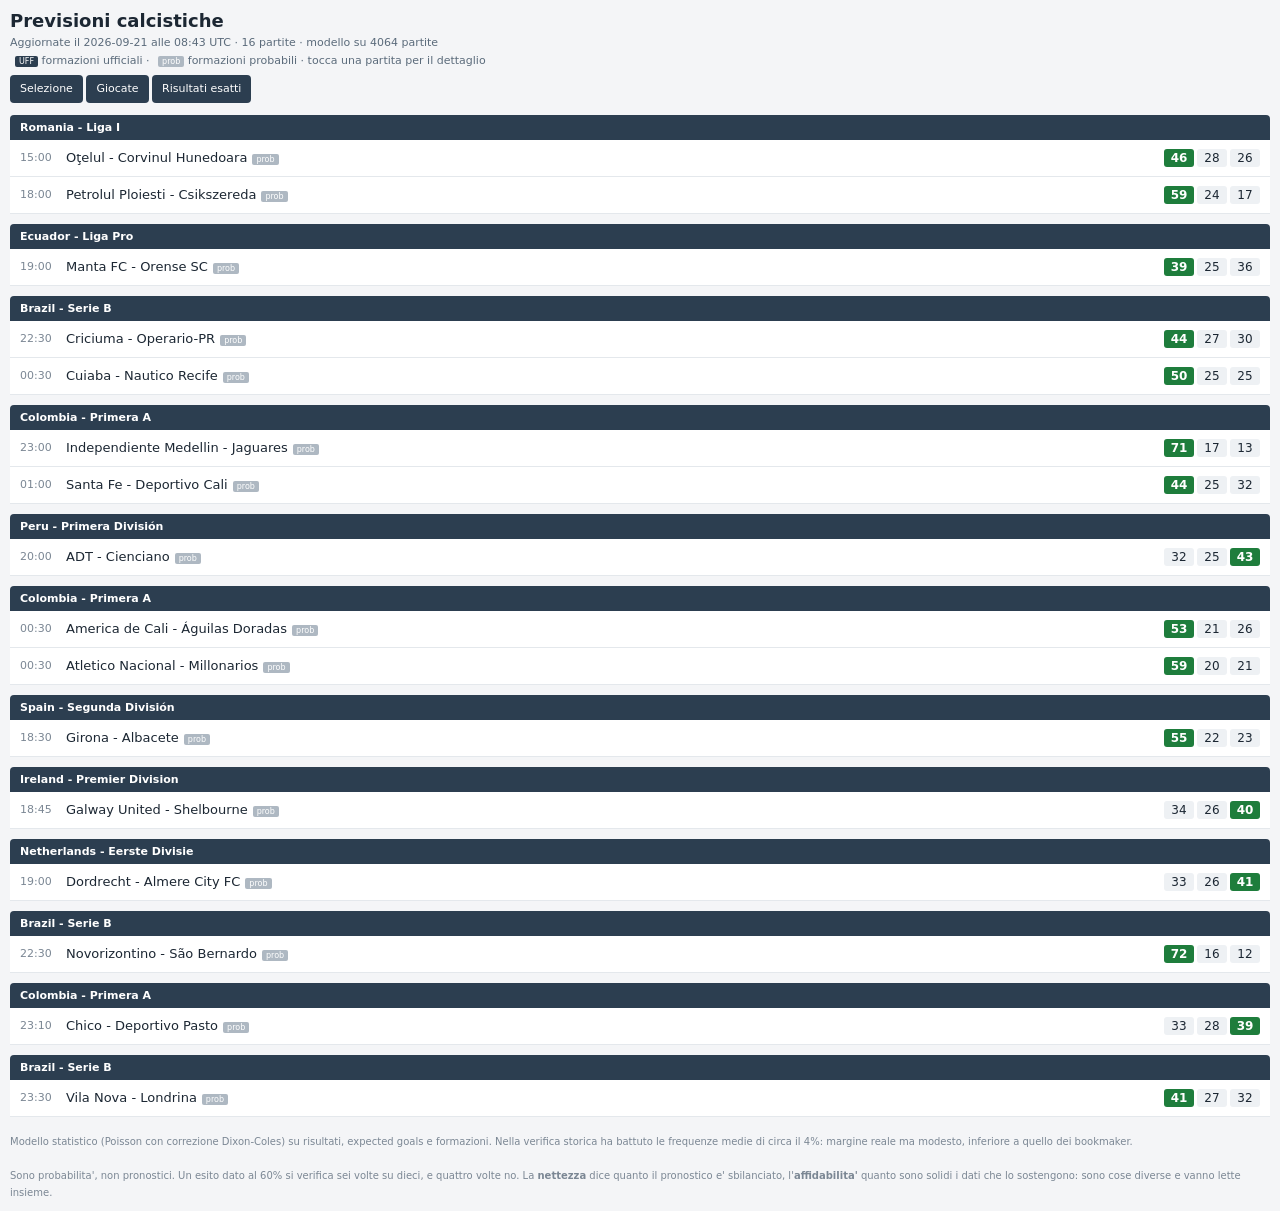
==== docs/index.html @ c581b902 "Aggiornamento 2026-09-21 08:43 UTC" ====
<!DOCTYPE html>
<html lang="it"><head><meta charset="utf-8">
<meta name="viewport" content="width=device-width, initial-scale=1">
<title>Previsioni calcistiche</title>
<style>
 * { box-sizing: border-box; }
 body { font-family: -apple-system, system-ui, sans-serif; margin:0; padding:10px;
        background:#f4f5f7; color:#1c2733; }
 h1 { font-size:18px; margin:0 0 3px; }
 .info { font-size:11px; color:#5b6b7b; margin-bottom:12px; line-height:1.6; }
 .lega { background:#2c3e50; color:#fff; padding:6px 10px; font-size:11px;
          font-weight:600; margin-top:10px; border-radius:4px 4px 0 0; }
 details { background:#fff; border-bottom:1px solid #e4e8ec; }
 summary { display:flex; align-items:center; gap:8px; padding:9px 10px;
            cursor:pointer; list-style:none; font-size:13px; }
 summary::-webkit-details-marker { display:none; }
 .ora { font-size:11px; color:#7b8794; min-width:38px; }
 .squadre { flex:1; font-weight:500; }
 .quote { display:flex; gap:3px; }
 .q { min-width:30px; text-align:center; font-size:12px; padding:2px 3px;
       border-radius:3px; background:#eef1f4; }
 .q.forte { background:#1e7d3c; color:#fff; font-weight:600; }
 .dett { padding:4px 10px 12px; border-top:1px solid #eef1f4; }
 .gruppo { margin-top:10px; }
 .tit { font-size:10px; text-transform:uppercase; letter-spacing:.5px;
         color:#7b8794; margin-bottom:4px; }
 .m { display:inline-block; background:#f4f6f8; border-radius:4px;
       padding:4px 8px; margin:0 4px 4px 0; font-size:12px; }
 .m .e { color:#5b6b7b; margin-right:5px; }
 .m .v { font-weight:600; }
 .punteggi { font-size:12px; }
 .cf { display:flex; align-items:center; font-size:12px; padding:3px 0;
        border-bottom:1px solid #f2f4f6; }
 .cf .e { width:26px; color:#5b6b7b; font-weight:600; }
 .cf .n, .cf .mk { width:56px; text-align:right; }
 .cf .dv { width:52px; text-align:right; font-weight:600; }
 .cf.intestazione { font-size:9px; text-transform:uppercase; color:#8b98a5;
                     border-bottom:1px solid #dde3e8; font-weight:400; }
 .dv.piu { color:#1e7d3c; }
 .dv.meno { color:#b03030; }
 .dv.pari { color:#8b98a5; }
 .avviso { margin-top:6px; font-size:10px; color:#8a6d1f; background:#fdf6e3;
            padding:6px 8px; border-radius:4px; line-height:1.5; }
 .indici { margin-top:12px; padding-top:10px; border-top:1px dashed #dde3e8;
            display:flex; flex-wrap:wrap; gap:14px; font-size:12px; }
 .indici .e { color:#5b6b7b; }
 .spiega { font-size:10px; color:#8b98a5; margin-top:2px; }
 .tag { font-size:9px; padding:1px 5px; border-radius:8px; color:#fff; }
 .tag.alta { background:#1e7d3c; }
 .tag.media { background:#b8860b; }
 .tag.bassa { background:#94a3ae; }
 .uff { background:#2c3e50; color:#fff; font-size:8px; padding:1px 4px;
         border-radius:2px; margin-left:5px; }
 .prob { background:#aeb8c2; color:#fff; font-size:8px; padding:1px 4px;
          border-radius:2px; margin-left:5px; }
 .nota { margin-top:16px; font-size:10px; color:#7b8794; line-height:1.7; }
 .collegamento { display:inline-block; margin-top:6px; padding:5px 10px;
                  background:#2c3e50; color:#fff; border-radius:4px;
                  text-decoration:none; font-size:11px; }
</style></head><body>
<h1>Previsioni calcistiche</h1>
<div class="info">
Aggiornate il 2026-09-21 alle 08:43 UTC &middot;
16 partite &middot; modello su 4064 partite<br>
<span class="uff">UFF</span> formazioni ufficiali &middot;
<span class="prob">prob</span> formazioni probabili &middot;
tocca una partita per il dettaglio<br>
<a href="selezione.html" class="collegamento">Selezione</a>
<a href="giocate.html" class="collegamento">Giocate</a>
<a href="esatti.html" class="collegamento">Risultati esatti</a>
</div>
<div class="lega">Romania - Liga I</div><details><summary><span class="ora">15:00</span><span class="squadre">Oţelul - Corvinul Hunedoara<span class="prob">prob</span></span><span class="quote"><span class="q forte">46</span><span class="q">28</span><span class="q">26</span></span></summary><div class="dett"><div class="gruppo"><div class="tit">Esito finale</div><div class="m"><span class="e">1</span><span class="v">46%</span></div><div class="m"><span class="e">X</span><span class="v">28%</span></div><div class="m"><span class="e">2</span><span class="v">26%</span></div></div><div class="gruppo"><div class="tit">Doppia chance</div><div class="m"><span class="e">1X</span><span class="v">74%</span></div><div class="m"><span class="e">12</span><span class="v">72%</span></div><div class="m"><span class="e">X2</span><span class="v">54%</span></div></div><div class="gruppo"><div class="tit">Totale gol</div><div class="m"><span class="e">Over 1.5</span><span class="v">69%</span></div><div class="m"><span class="e">Under 1.5</span><span class="v">31%</span></div><div class="m"><span class="e">Over 2.5</span><span class="v">43%</span></div><div class="m"><span class="e">Under 2.5</span><span class="v">57%</span></div><div class="m"><span class="e">Over 3.5</span><span class="v">22%</span></div><div class="m"><span class="e">Under 3.5</span><span class="v">78%</span></div></div><div class="gruppo"><div class="tit">Entrambe a segno</div><div class="m"><span class="e">Gol</span><span class="v">48%</span></div><div class="m"><span class="e">NoGol</span><span class="v">52%</span></div></div><div class="gruppo"><div class="tit">Risultati piu' probabili</div><div class="punteggi">1-1 <b>13%</b> &middot; 1-0 <b>12%</b> &middot; 0-0 <b>10%</b> &middot; 2-0 <b>9%</b> &middot; 2-1 <b>9%</b></div></div><div class="gruppo"><div class="tit">Confronto con i bookmaker</div><div class="cf intestazione"><span class="e"></span><span class="n">noi</span><span class="mk">mercato</span><span class="dv">scarto</span></div><div class="cf"><span class="e">1</span><span class="n">46%</span><span class="mk">38%</span><span class="dv piu">+8</span></div><div class="cf"><span class="e">X</span><span class="n">28%</span><span class="mk">30%</span><span class="dv meno">-2</span></div><div class="cf"><span class="e">2</span><span class="n">26%</span><span class="mk">32%</span><span class="dv meno">-6</span></div><div class="spiega">medie di 9 bookmaker, margine del 9.6% gia' tolto</div></div><div class="indici"><div><span class="e">Nettezza</span> <b>19</b>/100<div class="spiega">quanto il pronostico e' sbilanciato</div></div><div><span class="e">Affidabilita'</span> <b>78</b>/100 <span class="tag alta">alta</span><div class="spiega">storico: 9 e 9 partite &middot; formazioni: probabile</div></div><div><span class="e">Gol attesi</span> <b>1.40 - 0.99</b><div class="spiega">totale 2.38</div></div></div></div></details><details><summary><span class="ora">18:00</span><span class="squadre">Petrolul Ploiesti - Csikszereda<span class="prob">prob</span></span><span class="quote"><span class="q forte">59</span><span class="q">24</span><span class="q">17</span></span></summary><div class="dett"><div class="gruppo"><div class="tit">Esito finale</div><div class="m"><span class="e">1</span><span class="v">59%</span></div><div class="m"><span class="e">X</span><span class="v">24%</span></div><div class="m"><span class="e">2</span><span class="v">17%</span></div></div><div class="gruppo"><div class="tit">Doppia chance</div><div class="m"><span class="e">1X</span><span class="v">83%</span></div><div class="m"><span class="e">12</span><span class="v">76%</span></div><div class="m"><span class="e">X2</span><span class="v">41%</span></div></div><div class="gruppo"><div class="tit">Totale gol</div><div class="m"><span class="e">Over 1.5</span><span class="v">75%</span></div><div class="m"><span class="e">Under 1.5</span><span class="v">25%</span></div><div class="m"><span class="e">Over 2.5</span><span class="v">49%</span></div><div class="m"><span class="e">Under 2.5</span><span class="v">51%</span></div><div class="m"><span class="e">Over 3.5</span><span class="v">27%</span></div><div class="m"><span class="e">Under 3.5</span><span class="v">73%</span></div></div><div class="gruppo"><div class="tit">Entrambe a segno</div><div class="m"><span class="e">Gol</span><span class="v">48%</span></div><div class="m"><span class="e">NoGol</span><span class="v">52%</span></div></div><div class="gruppo"><div class="tit">Risultati piu' probabili</div><div class="punteggi">1-0 <b>12%</b> &middot; 2-0 <b>11%</b> &middot; 1-1 <b>11%</b> &middot; 2-1 <b>10%</b> &middot; 0-0 <b>8%</b></div></div><div class="gruppo"><div class="tit">Confronto con i bookmaker</div><div class="cf intestazione"><span class="e"></span><span class="n">noi</span><span class="mk">mercato</span><span class="dv">scarto</span></div><div class="cf"><span class="e">1</span><span class="n">59%</span><span class="mk">54%</span><span class="dv piu">+5</span></div><div class="cf"><span class="e">X</span><span class="n">24%</span><span class="mk">26%</span><span class="dv meno">-2</span></div><div class="cf"><span class="e">2</span><span class="n">17%</span><span class="mk">20%</span><span class="dv meno">-3</span></div><div class="spiega">medie di 9 bookmaker, margine del 9.2% gia' tolto</div></div><div class="indici"><div><span class="e">Nettezza</span> <b>39</b>/100<div class="spiega">quanto il pronostico e' sbilanciato</div></div><div><span class="e">Affidabilita'</span> <b>78</b>/100 <span class="tag alta">alta</span><div class="spiega">storico: 9 e 9 partite &middot; formazioni: probabile</div></div><div><span class="e">Gol attesi</span> <b>1.79 - 0.85</b><div class="spiega">totale 2.64</div></div></div></div></details><div class="lega">Ecuador - Liga Pro</div><details><summary><span class="ora">19:00</span><span class="squadre">Manta FC - Orense SC<span class="prob">prob</span></span><span class="quote"><span class="q forte">39</span><span class="q">25</span><span class="q">36</span></span></summary><div class="dett"><div class="gruppo"><div class="tit">Esito finale</div><div class="m"><span class="e">1</span><span class="v">39%</span></div><div class="m"><span class="e">X</span><span class="v">25%</span></div><div class="m"><span class="e">2</span><span class="v">36%</span></div></div><div class="gruppo"><div class="tit">Doppia chance</div><div class="m"><span class="e">1X</span><span class="v">64%</span></div><div class="m"><span class="e">12</span><span class="v">75%</span></div><div class="m"><span class="e">X2</span><span class="v">61%</span></div></div><div class="gruppo"><div class="tit">Totale gol</div><div class="m"><span class="e">Over 1.5</span><span class="v">81%</span></div><div class="m"><span class="e">Under 1.5</span><span class="v">19%</span></div><div class="m"><span class="e">Over 2.5</span><span class="v">59%</span></div><div class="m"><span class="e">Under 2.5</span><span class="v">41%</span></div><div class="m"><span class="e">Over 3.5</span><span class="v">36%</span></div><div class="m"><span class="e">Under 3.5</span><span class="v">64%</span></div></div><div class="gruppo"><div class="tit">Entrambe a segno</div><div class="m"><span class="e">Gol</span><span class="v">62%</span></div><div class="m"><span class="e">NoGol</span><span class="v">38%</span></div></div><div class="gruppo"><div class="tit">Risultati piu' probabili</div><div class="punteggi">1-1 <b>12%</b> &middot; 2-1 <b>9%</b> &middot; 1-2 <b>8%</b> &middot; 1-0 <b>7%</b> &middot; 0-1 <b>7%</b></div></div><div class="gruppo"><div class="tit">Confronto con i bookmaker</div><div class="cf intestazione"><span class="e"></span><span class="n">noi</span><span class="mk">mercato</span><span class="dv">scarto</span></div><div class="cf"><span class="e">1</span><span class="n">39%</span><span class="mk">37%</span><span class="dv piu">+1</span></div><div class="cf"><span class="e">X</span><span class="n">25%</span><span class="mk">30%</span><span class="dv meno">-5</span></div><div class="cf"><span class="e">2</span><span class="n">36%</span><span class="mk">32%</span><span class="dv piu">+4</span></div><div class="spiega">medie di 8 bookmaker, margine del 10.3% gia' tolto</div></div><div class="indici"><div><span class="e">Nettezza</span> <b>8</b>/100<div class="spiega">quanto il pronostico e' sbilanciato</div></div><div><span class="e">Affidabilita'</span> <b>84</b>/100 <span class="tag alta">alta</span><div class="spiega">storico: 30 e 30 partite &middot; formazioni: probabile</div></div><div><span class="e">Gol attesi</span> <b>1.55 - 1.50</b><div class="spiega">totale 3.05</div></div></div></div></details><div class="lega">Brazil - Serie B</div><details><summary><span class="ora">22:30</span><span class="squadre">Criciuma - Operario-PR<span class="prob">prob</span></span><span class="quote"><span class="q forte">44</span><span class="q">27</span><span class="q">30</span></span></summary><div class="dett"><div class="gruppo"><div class="tit">Esito finale</div><div class="m"><span class="e">1</span><span class="v">44%</span></div><div class="m"><span class="e">X</span><span class="v">27%</span></div><div class="m"><span class="e">2</span><span class="v">30%</span></div></div><div class="gruppo"><div class="tit">Doppia chance</div><div class="m"><span class="e">1X</span><span class="v">70%</span></div><div class="m"><span class="e">12</span><span class="v">73%</span></div><div class="m"><span class="e">X2</span><span class="v">56%</span></div></div><div class="gruppo"><div class="tit">Totale gol</div><div class="m"><span class="e">Over 1.5</span><span class="v">76%</span></div><div class="m"><span class="e">Under 1.5</span><span class="v">24%</span></div><div class="m"><span class="e">Over 2.5</span><span class="v">51%</span></div><div class="m"><span class="e">Under 2.5</span><span class="v">49%</span></div><div class="m"><span class="e">Over 3.5</span><span class="v">29%</span></div><div class="m"><span class="e">Under 3.5</span><span class="v">71%</span></div></div><div class="gruppo"><div class="tit">Entrambe a segno</div><div class="m"><span class="e">Gol</span><span class="v">55%</span></div><div class="m"><span class="e">NoGol</span><span class="v">45%</span></div></div><div class="gruppo"><div class="tit">Risultati piu' probabili</div><div class="punteggi">1-1 <b>13%</b> &middot; 1-0 <b>9%</b> &middot; 2-1 <b>9%</b> &middot; 2-0 <b>7%</b> &middot; 0-1 <b>7%</b></div></div><div class="gruppo"><div class="tit">Confronto con i bookmaker</div><div class="cf intestazione"><span class="e"></span><span class="n">noi</span><span class="mk">mercato</span><span class="dv">scarto</span></div><div class="cf"><span class="e">1</span><span class="n">44%</span><span class="mk">55%</span><span class="dv meno">-11</span></div><div class="cf"><span class="e">X</span><span class="n">27%</span><span class="mk">27%</span><span class="dv meno">-1</span></div><div class="cf"><span class="e">2</span><span class="n">30%</span><span class="mk">18%</span><span class="dv piu">+12</span></div><div class="spiega">medie di 9 bookmaker, margine del 7.7% gia' tolto</div></div><div class="indici"><div><span class="e">Nettezza</span> <b>15</b>/100<div class="spiega">quanto il pronostico e' sbilanciato</div></div><div><span class="e">Affidabilita'</span> <b>84</b>/100 <span class="tag alta">alta</span><div class="spiega">storico: 28 e 28 partite &middot; formazioni: probabile</div></div><div><span class="e">Gol attesi</span> <b>1.51 - 1.21</b><div class="spiega">totale 2.72</div></div></div></div></details><details><summary><span class="ora">00:30</span><span class="squadre">Cuiaba - Nautico Recife<span class="prob">prob</span></span><span class="quote"><span class="q forte">50</span><span class="q">25</span><span class="q">25</span></span></summary><div class="dett"><div class="gruppo"><div class="tit">Esito finale</div><div class="m"><span class="e">1</span><span class="v">50%</span></div><div class="m"><span class="e">X</span><span class="v">25%</span></div><div class="m"><span class="e">2</span><span class="v">25%</span></div></div><div class="gruppo"><div class="tit">Doppia chance</div><div class="m"><span class="e">1X</span><span class="v">75%</span></div><div class="m"><span class="e">12</span><span class="v">75%</span></div><div class="m"><span class="e">X2</span><span class="v">50%</span></div></div><div class="gruppo"><div class="tit">Totale gol</div><div class="m"><span class="e">Over 1.5</span><span class="v">80%</span></div><div class="m"><span class="e">Under 1.5</span><span class="v">20%</span></div><div class="m"><span class="e">Over 2.5</span><span class="v">56%</span></div><div class="m"><span class="e">Under 2.5</span><span class="v">44%</span></div><div class="m"><span class="e">Over 3.5</span><span class="v">34%</span></div><div class="m"><span class="e">Under 3.5</span><span class="v">66%</span></div></div><div class="gruppo"><div class="tit">Entrambe a segno</div><div class="m"><span class="e">Gol</span><span class="v">58%</span></div><div class="m"><span class="e">NoGol</span><span class="v">42%</span></div></div><div class="gruppo"><div class="tit">Risultati piu' probabili</div><div class="punteggi">1-1 <b>12%</b> &middot; 2-1 <b>10%</b> &middot; 1-0 <b>9%</b> &middot; 2-0 <b>8%</b> &middot; 1-2 <b>7%</b></div></div><div class="gruppo"><div class="tit">Confronto con i bookmaker</div><div class="cf intestazione"><span class="e"></span><span class="n">noi</span><span class="mk">mercato</span><span class="dv">scarto</span></div><div class="cf"><span class="e">1</span><span class="n">50%</span><span class="mk">45%</span><span class="dv piu">+5</span></div><div class="cf"><span class="e">X</span><span class="n">25%</span><span class="mk">29%</span><span class="dv meno">-5</span></div><div class="cf"><span class="e">2</span><span class="n">25%</span><span class="mk">25%</span><span class="dv meno">-0</span></div><div class="spiega">medie di 9 bookmaker, margine del 8.3% gia' tolto</div></div><div class="indici"><div><span class="e">Nettezza</span> <b>25</b>/100<div class="spiega">quanto il pronostico e' sbilanciato</div></div><div><span class="e">Affidabilita'</span> <b>84</b>/100 <span class="tag alta">alta</span><div class="spiega">storico: 28 e 28 partite &middot; formazioni: probabile</div></div><div><span class="e">Gol attesi</span> <b>1.75 - 1.19</b><div class="spiega">totale 2.94</div></div></div></div></details><div class="lega">Colombia - Primera A</div><details><summary><span class="ora">23:00</span><span class="squadre">Independiente Medellin - Jaguares<span class="prob">prob</span></span><span class="quote"><span class="q forte">71</span><span class="q">17</span><span class="q">13</span></span></summary><div class="dett"><div class="gruppo"><div class="tit">Esito finale</div><div class="m"><span class="e">1</span><span class="v">71%</span></div><div class="m"><span class="e">X</span><span class="v">17%</span></div><div class="m"><span class="e">2</span><span class="v">13%</span></div></div><div class="gruppo"><div class="tit">Doppia chance</div><div class="m"><span class="e">1X</span><span class="v">87%</span></div><div class="m"><span class="e">12</span><span class="v">83%</span></div><div class="m"><span class="e">X2</span><span class="v">29%</span></div></div><div class="gruppo"><div class="tit">Totale gol</div><div class="m"><span class="e">Over 1.5</span><span class="v">89%</span></div><div class="m"><span class="e">Under 1.5</span><span class="v">11%</span></div><div class="m"><span class="e">Over 2.5</span><span class="v">72%</span></div><div class="m"><span class="e">Under 2.5</span><span class="v">28%</span></div><div class="m"><span class="e">Over 3.5</span><span class="v">52%</span></div><div class="m"><span class="e">Under 3.5</span><span class="v">48%</span></div></div><div class="gruppo"><div class="tit">Entrambe a segno</div><div class="m"><span class="e">Gol</span><span class="v">62%</span></div><div class="m"><span class="e">NoGol</span><span class="v">38%</span></div></div><div class="gruppo"><div class="tit">Risultati piu' probabili</div><div class="punteggi">2-1 <b>9%</b> &middot; 2-0 <b>8%</b> &middot; 3-1 <b>8%</b> &middot; 3-0 <b>8%</b> &middot; 1-1 <b>7%</b></div></div><div class="gruppo"><div class="tit">Confronto con i bookmaker</div><div class="cf intestazione"><span class="e"></span><span class="n">noi</span><span class="mk">mercato</span><span class="dv">scarto</span></div><div class="cf"><span class="e">1</span><span class="n">71%</span><span class="mk">71%</span><span class="dv piu">+0</span></div><div class="cf"><span class="e">X</span><span class="n">17%</span><span class="mk">19%</span><span class="dv meno">-2</span></div><div class="cf"><span class="e">2</span><span class="n">13%</span><span class="mk">11%</span><span class="dv piu">+2</span></div><div class="spiega">medie di 8 bookmaker, margine del 7.8% gia' tolto</div></div><div class="indici"><div><span class="e">Nettezza</span> <b>56</b>/100<div class="spiega">quanto il pronostico e' sbilanciato</div></div><div><span class="e">Affidabilita'</span> <b>84</b>/100 <span class="tag alta">alta</span><div class="spiega">storico: 27 e 27 partite &middot; formazioni: probabile</div></div><div><span class="e">Gol attesi</span> <b>2.68 - 1.07</b><div class="spiega">totale 3.75</div></div></div></div></details><details><summary><span class="ora">01:00</span><span class="squadre">Santa Fe - Deportivo Cali<span class="prob">prob</span></span><span class="quote"><span class="q forte">44</span><span class="q">25</span><span class="q">32</span></span></summary><div class="dett"><div class="gruppo"><div class="tit">Esito finale</div><div class="m"><span class="e">1</span><span class="v">44%</span></div><div class="m"><span class="e">X</span><span class="v">25%</span></div><div class="m"><span class="e">2</span><span class="v">32%</span></div></div><div class="gruppo"><div class="tit">Doppia chance</div><div class="m"><span class="e">1X</span><span class="v">68%</span></div><div class="m"><span class="e">12</span><span class="v">75%</span></div><div class="m"><span class="e">X2</span><span class="v">56%</span></div></div><div class="gruppo"><div class="tit">Totale gol</div><div class="m"><span class="e">Over 1.5</span><span class="v">82%</span></div><div class="m"><span class="e">Under 1.5</span><span class="v">18%</span></div><div class="m"><span class="e">Over 2.5</span><span class="v">60%</span></div><div class="m"><span class="e">Under 2.5</span><span class="v">40%</span></div><div class="m"><span class="e">Over 3.5</span><span class="v">37%</span></div><div class="m"><span class="e">Under 3.5</span><span class="v">63%</span></div></div><div class="gruppo"><div class="tit">Entrambe a segno</div><div class="m"><span class="e">Gol</span><span class="v">62%</span></div><div class="m"><span class="e">NoGol</span><span class="v">38%</span></div></div><div class="gruppo"><div class="tit">Risultati piu' probabili</div><div class="punteggi">1-1 <b>11%</b> &middot; 2-1 <b>9%</b> &middot; 1-2 <b>8%</b> &middot; 1-0 <b>7%</b> &middot; 2-0 <b>6%</b></div></div><div class="gruppo"><div class="tit">Confronto con i bookmaker</div><div class="cf intestazione"><span class="e"></span><span class="n">noi</span><span class="mk">mercato</span><span class="dv">scarto</span></div><div class="cf"><span class="e">1</span><span class="n">44%</span><span class="mk">44%</span><span class="dv piu">+0</span></div><div class="cf"><span class="e">X</span><span class="n">25%</span><span class="mk">30%</span><span class="dv meno">-6</span></div><div class="cf"><span class="e">2</span><span class="n">32%</span><span class="mk">26%</span><span class="dv piu">+6</span></div><div class="spiega">medie di 8 bookmaker, margine del 7.6% gia' tolto</div></div><div class="indici"><div><span class="e">Nettezza</span> <b>16</b>/100<div class="spiega">quanto il pronostico e' sbilanciato</div></div><div><span class="e">Affidabilita'</span> <b>84</b>/100 <span class="tag alta">alta</span><div class="spiega">storico: 32 e 28 partite &middot; formazioni: probabile</div></div><div><span class="e">Gol attesi</span> <b>1.69 - 1.41</b><div class="spiega">totale 3.10</div></div></div></div></details><div class="lega">Peru - Primera División</div><details><summary><span class="ora">20:00</span><span class="squadre">ADT - Cienciano<span class="prob">prob</span></span><span class="quote"><span class="q">32</span><span class="q">25</span><span class="q forte">43</span></span></summary><div class="dett"><div class="gruppo"><div class="tit">Esito finale</div><div class="m"><span class="e">1</span><span class="v">32%</span></div><div class="m"><span class="e">X</span><span class="v">25%</span></div><div class="m"><span class="e">2</span><span class="v">43%</span></div></div><div class="gruppo"><div class="tit">Doppia chance</div><div class="m"><span class="e">1X</span><span class="v">57%</span></div><div class="m"><span class="e">12</span><span class="v">75%</span></div><div class="m"><span class="e">X2</span><span class="v">68%</span></div></div><div class="gruppo"><div class="tit">Totale gol</div><div class="m"><span class="e">Over 1.5</span><span class="v">82%</span></div><div class="m"><span class="e">Under 1.5</span><span class="v">18%</span></div><div class="m"><span class="e">Over 2.5</span><span class="v">59%</span></div><div class="m"><span class="e">Under 2.5</span><span class="v">41%</span></div><div class="m"><span class="e">Over 3.5</span><span class="v">37%</span></div><div class="m"><span class="e">Under 3.5</span><span class="v">63%</span></div></div><div class="gruppo"><div class="tit">Entrambe a segno</div><div class="m"><span class="e">Gol</span><span class="v">62%</span></div><div class="m"><span class="e">NoGol</span><span class="v">38%</span></div></div><div class="gruppo"><div class="tit">Risultati piu' probabili</div><div class="punteggi">1-1 <b>11%</b> &middot; 1-2 <b>9%</b> &middot; 2-1 <b>8%</b> &middot; 0-1 <b>7%</b> &middot; 0-2 <b>6%</b></div></div><div class="gruppo"><div class="tit">Confronto con i bookmaker</div><div class="cf intestazione"><span class="e"></span><span class="n">noi</span><span class="mk">mercato</span><span class="dv">scarto</span></div><div class="cf"><span class="e">1</span><span class="n">32%</span><span class="mk">32%</span><span class="dv piu">+0</span></div><div class="cf"><span class="e">X</span><span class="n">25%</span><span class="mk">28%</span><span class="dv meno">-3</span></div><div class="cf"><span class="e">2</span><span class="n">43%</span><span class="mk">41%</span><span class="dv piu">+3</span></div><div class="spiega">medie di 6 bookmaker, margine del 8.8% gia' tolto</div></div><div class="indici"><div><span class="e">Nettezza</span> <b>15</b>/100<div class="spiega">quanto il pronostico e' sbilanciato</div></div><div><span class="e">Affidabilita'</span> <b>84</b>/100 <span class="tag alta">alta</span><div class="spiega">storico: 26 e 25 partite &middot; formazioni: probabile</div></div><div><span class="e">Gol attesi</span> <b>1.41 - 1.67</b><div class="spiega">totale 3.07</div></div></div></div></details><div class="lega">Colombia - Primera A</div><details><summary><span class="ora">00:30</span><span class="squadre">America de Cali - Águilas Doradas<span class="prob">prob</span></span><span class="quote"><span class="q forte">53</span><span class="q">21</span><span class="q">26</span></span></summary><div class="dett"><div class="gruppo"><div class="tit">Esito finale</div><div class="m"><span class="e">1</span><span class="v">53%</span></div><div class="m"><span class="e">X</span><span class="v">21%</span></div><div class="m"><span class="e">2</span><span class="v">26%</span></div></div><div class="gruppo"><div class="tit">Doppia chance</div><div class="m"><span class="e">1X</span><span class="v">74%</span></div><div class="m"><span class="e">12</span><span class="v">79%</span></div><div class="m"><span class="e">X2</span><span class="v">47%</span></div></div><div class="gruppo"><div class="tit">Totale gol</div><div class="m"><span class="e">Over 1.5</span><span class="v">89%</span></div><div class="m"><span class="e">Under 1.5</span><span class="v">11%</span></div><div class="m"><span class="e">Over 2.5</span><span class="v">71%</span></div><div class="m"><span class="e">Under 2.5</span><span class="v">29%</span></div><div class="m"><span class="e">Over 3.5</span><span class="v">50%</span></div><div class="m"><span class="e">Under 3.5</span><span class="v">50%</span></div></div><div class="gruppo"><div class="tit">Entrambe a segno</div><div class="m"><span class="e">Gol</span><span class="v">69%</span></div><div class="m"><span class="e">NoGol</span><span class="v">31%</span></div></div><div class="gruppo"><div class="tit">Risultati piu' probabili</div><div class="punteggi">2-1 <b>9%</b> &middot; 1-1 <b>9%</b> &middot; 2-2 <b>7%</b> &middot; 3-1 <b>7%</b> &middot; 1-2 <b>6%</b></div></div><div class="gruppo"><div class="tit">Confronto con i bookmaker</div><div class="cf intestazione"><span class="e"></span><span class="n">noi</span><span class="mk">mercato</span><span class="dv">scarto</span></div><div class="cf"><span class="e">1</span><span class="n">53%</span><span class="mk">56%</span><span class="dv meno">-3</span></div><div class="cf"><span class="e">X</span><span class="n">21%</span><span class="mk">26%</span><span class="dv meno">-4</span></div><div class="cf"><span class="e">2</span><span class="n">26%</span><span class="mk">18%</span><span class="dv piu">+8</span></div><div class="spiega">medie di 7 bookmaker, margine del 7.7% gia' tolto</div></div><div class="indici"><div><span class="e">Nettezza</span> <b>30</b>/100<div class="spiega">quanto il pronostico e' sbilanciato</div></div><div><span class="e">Affidabilita'</span> <b>84</b>/100 <span class="tag alta">alta</span><div class="spiega">storico: 31 e 27 partite &middot; formazioni: probabile</div></div><div><span class="e">Gol attesi</span> <b>2.20 - 1.50</b><div class="spiega">totale 3.70</div></div></div></div></details><details><summary><span class="ora">00:30</span><span class="squadre">Atletico Nacional - Millonarios<span class="prob">prob</span></span><span class="quote"><span class="q forte">59</span><span class="q">20</span><span class="q">21</span></span></summary><div class="dett"><div class="gruppo"><div class="tit">Esito finale</div><div class="m"><span class="e">1</span><span class="v">59%</span></div><div class="m"><span class="e">X</span><span class="v">20%</span></div><div class="m"><span class="e">2</span><span class="v">21%</span></div></div><div class="gruppo"><div class="tit">Doppia chance</div><div class="m"><span class="e">1X</span><span class="v">79%</span></div><div class="m"><span class="e">12</span><span class="v">80%</span></div><div class="m"><span class="e">X2</span><span class="v">41%</span></div></div><div class="gruppo"><div class="tit">Totale gol</div><div class="m"><span class="e">Over 1.5</span><span class="v">88%</span></div><div class="m"><span class="e">Under 1.5</span><span class="v">12%</span></div><div class="m"><span class="e">Over 2.5</span><span class="v">70%</span></div><div class="m"><span class="e">Under 2.5</span><span class="v">30%</span></div><div class="m"><span class="e">Over 3.5</span><span class="v">49%</span></div><div class="m"><span class="e">Under 3.5</span><span class="v">51%</span></div></div><div class="gruppo"><div class="tit">Entrambe a segno</div><div class="m"><span class="e">Gol</span><span class="v">67%</span></div><div class="m"><span class="e">NoGol</span><span class="v">33%</span></div></div><div class="gruppo"><div class="tit">Risultati piu' probabili</div><div class="punteggi">2-1 <b>9%</b> &middot; 1-1 <b>8%</b> &middot; 3-1 <b>7%</b> &middot; 2-0 <b>7%</b> &middot; 2-2 <b>6%</b></div></div><div class="indici"><div><span class="e">Nettezza</span> <b>38</b>/100<div class="spiega">quanto il pronostico e' sbilanciato</div></div><div><span class="e">Affidabilita'</span> <b>84</b>/100 <span class="tag alta">alta</span><div class="spiega">storico: 33 e 30 partite &middot; formazioni: probabile</div></div><div><span class="e">Gol attesi</span> <b>2.31 - 1.33</b><div class="spiega">totale 3.64</div></div></div></div></details><div class="lega">Spain - Segunda División</div><details><summary><span class="ora">18:30</span><span class="squadre">Girona - Albacete<span class="prob">prob</span></span><span class="quote"><span class="q forte">55</span><span class="q">22</span><span class="q">23</span></span></summary><div class="dett"><div class="gruppo"><div class="tit">Esito finale</div><div class="m"><span class="e">1</span><span class="v">55%</span></div><div class="m"><span class="e">X</span><span class="v">22%</span></div><div class="m"><span class="e">2</span><span class="v">23%</span></div></div><div class="gruppo"><div class="tit">Doppia chance</div><div class="m"><span class="e">1X</span><span class="v">77%</span></div><div class="m"><span class="e">12</span><span class="v">78%</span></div><div class="m"><span class="e">X2</span><span class="v">45%</span></div></div><div class="gruppo"><div class="tit">Totale gol</div><div class="m"><span class="e">Over 1.5</span><span class="v">85%</span></div><div class="m"><span class="e">Under 1.5</span><span class="v">15%</span></div><div class="m"><span class="e">Over 2.5</span><span class="v">64%</span></div><div class="m"><span class="e">Under 2.5</span><span class="v">36%</span></div><div class="m"><span class="e">Over 3.5</span><span class="v">42%</span></div><div class="m"><span class="e">Under 3.5</span><span class="v">58%</span></div></div><div class="gruppo"><div class="tit">Entrambe a segno</div><div class="m"><span class="e">Gol</span><span class="v">63%</span></div><div class="m"><span class="e">NoGol</span><span class="v">37%</span></div></div><div class="gruppo"><div class="tit">Risultati piu' probabili</div><div class="punteggi">1-1 <b>10%</b> &middot; 2-1 <b>10%</b> &middot; 2-0 <b>8%</b> &middot; 1-0 <b>7%</b> &middot; 3-1 <b>7%</b></div></div><div class="gruppo"><div class="tit">Confronto con i bookmaker</div><div class="cf intestazione"><span class="e"></span><span class="n">noi</span><span class="mk">mercato</span><span class="dv">scarto</span></div><div class="cf"><span class="e">1</span><span class="n">55%</span><span class="mk">62%</span><span class="dv meno">-8</span></div><div class="cf"><span class="e">X</span><span class="n">22%</span><span class="mk">21%</span><span class="dv piu">+1</span></div><div class="cf"><span class="e">2</span><span class="n">23%</span><span class="mk">17%</span><span class="dv piu">+7</span></div><div class="spiega">medie di 7 bookmaker, margine del 7.9% gia' tolto</div></div><div class="indici"><div><span class="e">Nettezza</span> <b>32</b>/100<div class="spiega">quanto il pronostico e' sbilanciato</div></div><div><span class="e">Affidabilita'</span> <b>84</b>/100 <span class="tag alta">alta</span><div class="spiega">storico: 12 e 12 partite &middot; formazioni: probabile</div></div><div><span class="e">Gol attesi</span> <b>2.03 - 1.27</b><div class="spiega">totale 3.30</div></div></div></div></details><div class="lega">Ireland - Premier Division</div><details><summary><span class="ora">18:45</span><span class="squadre">Galway United - Shelbourne<span class="prob">prob</span></span><span class="quote"><span class="q">34</span><span class="q">26</span><span class="q forte">40</span></span></summary><div class="dett"><div class="gruppo"><div class="tit">Esito finale</div><div class="m"><span class="e">1</span><span class="v">34%</span></div><div class="m"><span class="e">X</span><span class="v">26%</span></div><div class="m"><span class="e">2</span><span class="v">40%</span></div></div><div class="gruppo"><div class="tit">Doppia chance</div><div class="m"><span class="e">1X</span><span class="v">60%</span></div><div class="m"><span class="e">12</span><span class="v">74%</span></div><div class="m"><span class="e">X2</span><span class="v">66%</span></div></div><div class="gruppo"><div class="tit">Totale gol</div><div class="m"><span class="e">Over 1.5</span><span class="v">79%</span></div><div class="m"><span class="e">Under 1.5</span><span class="v">21%</span></div><div class="m"><span class="e">Over 2.5</span><span class="v">56%</span></div><div class="m"><span class="e">Under 2.5</span><span class="v">44%</span></div><div class="m"><span class="e">Over 3.5</span><span class="v">34%</span></div><div class="m"><span class="e">Under 3.5</span><span class="v">66%</span></div></div><div class="gruppo"><div class="tit">Entrambe a segno</div><div class="m"><span class="e">Gol</span><span class="v">59%</span></div><div class="m"><span class="e">NoGol</span><span class="v">41%</span></div></div><div class="gruppo"><div class="tit">Risultati piu' probabili</div><div class="punteggi">1-1 <b>12%</b> &middot; 1-2 <b>9%</b> &middot; 2-1 <b>8%</b> &middot; 0-1 <b>8%</b> &middot; 1-0 <b>7%</b></div></div><div class="gruppo"><div class="tit">Confronto con i bookmaker</div><div class="cf intestazione"><span class="e"></span><span class="n">noi</span><span class="mk">mercato</span><span class="dv">scarto</span></div><div class="cf"><span class="e">1</span><span class="n">34%</span><span class="mk">33%</span><span class="dv piu">+1</span></div><div class="cf"><span class="e">X</span><span class="n">26%</span><span class="mk">27%</span><span class="dv meno">-1</span></div><div class="cf"><span class="e">2</span><span class="n">40%</span><span class="mk">40%</span><span class="dv pari">+0</span></div><div class="spiega">medie di 6 bookmaker, margine del 7.7% gia' tolto</div></div><div class="indici"><div><span class="e">Nettezza</span> <b>10</b>/100<div class="spiega">quanto il pronostico e' sbilanciato</div></div><div><span class="e">Affidabilita'</span> <b>84</b>/100 <span class="tag alta">alta</span><div class="spiega">storico: 31 e 31 partite &middot; formazioni: probabile</div></div><div><span class="e">Gol attesi</span> <b>1.39 - 1.53</b><div class="spiega">totale 2.92</div></div></div></div></details><div class="lega">Netherlands - Eerste Divisie</div><details><summary><span class="ora">19:00</span><span class="squadre">Dordrecht - Almere City FC<span class="prob">prob</span></span><span class="quote"><span class="q">33</span><span class="q">26</span><span class="q forte">41</span></span></summary><div class="dett"><div class="gruppo"><div class="tit">Esito finale</div><div class="m"><span class="e">1</span><span class="v">33%</span></div><div class="m"><span class="e">X</span><span class="v">26%</span></div><div class="m"><span class="e">2</span><span class="v">41%</span></div></div><div class="gruppo"><div class="tit">Doppia chance</div><div class="m"><span class="e">1X</span><span class="v">59%</span></div><div class="m"><span class="e">12</span><span class="v">74%</span></div><div class="m"><span class="e">X2</span><span class="v">67%</span></div></div><div class="gruppo"><div class="tit">Totale gol</div><div class="m"><span class="e">Over 1.5</span><span class="v">79%</span></div><div class="m"><span class="e">Under 1.5</span><span class="v">21%</span></div><div class="m"><span class="e">Over 2.5</span><span class="v">55%</span></div><div class="m"><span class="e">Under 2.5</span><span class="v">45%</span></div><div class="m"><span class="e">Over 3.5</span><span class="v">33%</span></div><div class="m"><span class="e">Under 3.5</span><span class="v">67%</span></div></div><div class="gruppo"><div class="tit">Entrambe a segno</div><div class="m"><span class="e">Gol</span><span class="v">59%</span></div><div class="m"><span class="e">NoGol</span><span class="v">41%</span></div></div><div class="gruppo"><div class="tit">Risultati piu' probabili</div><div class="punteggi">1-1 <b>12%</b> &middot; 1-2 <b>9%</b> &middot; 2-1 <b>8%</b> &middot; 0-1 <b>8%</b> &middot; 1-0 <b>7%</b></div></div><div class="gruppo"><div class="tit">Confronto con i bookmaker</div><div class="cf intestazione"><span class="e"></span><span class="n">noi</span><span class="mk">mercato</span><span class="dv">scarto</span></div><div class="cf"><span class="e">1</span><span class="n">33%</span><span class="mk">31%</span><span class="dv piu">+2</span></div><div class="cf"><span class="e">X</span><span class="n">26%</span><span class="mk">24%</span><span class="dv piu">+1</span></div><div class="cf"><span class="e">2</span><span class="n">41%</span><span class="mk">44%</span><span class="dv meno">-4</span></div><div class="spiega">medie di 6 bookmaker, margine del 8.1% gia' tolto</div></div><div class="indici"><div><span class="e">Nettezza</span> <b>11</b>/100<div class="spiega">quanto il pronostico e' sbilanciato</div></div><div><span class="e">Affidabilita'</span> <b>84</b>/100 <span class="tag alta">alta</span><div class="spiega">storico: 12 e 16 partite &middot; formazioni: probabile</div></div><div><span class="e">Gol attesi</span> <b>1.37 - 1.53</b><div class="spiega">totale 2.90</div></div></div></div></details><div class="lega">Brazil - Serie B</div><details><summary><span class="ora">22:30</span><span class="squadre">Novorizontino - São Bernardo<span class="prob">prob</span></span><span class="quote"><span class="q forte">72</span><span class="q">16</span><span class="q">12</span></span></summary><div class="dett"><div class="gruppo"><div class="tit">Esito finale</div><div class="m"><span class="e">1</span><span class="v">72%</span></div><div class="m"><span class="e">X</span><span class="v">16%</span></div><div class="m"><span class="e">2</span><span class="v">12%</span></div></div><div class="gruppo"><div class="tit">Doppia chance</div><div class="m"><span class="e">1X</span><span class="v">88%</span></div><div class="m"><span class="e">12</span><span class="v">84%</span></div><div class="m"><span class="e">X2</span><span class="v">28%</span></div></div><div class="gruppo"><div class="tit">Totale gol</div><div class="m"><span class="e">Over 1.5</span><span class="v">88%</span></div><div class="m"><span class="e">Under 1.5</span><span class="v">12%</span></div><div class="m"><span class="e">Over 2.5</span><span class="v">70%</span></div><div class="m"><span class="e">Under 2.5</span><span class="v">30%</span></div><div class="m"><span class="e">Over 3.5</span><span class="v">49%</span></div><div class="m"><span class="e">Under 3.5</span><span class="v">51%</span></div></div><div class="gruppo"><div class="tit">Entrambe a segno</div><div class="m"><span class="e">Gol</span><span class="v">59%</span></div><div class="m"><span class="e">NoGol</span><span class="v">41%</span></div></div><div class="gruppo"><div class="tit">Risultati piu' probabili</div><div class="punteggi">2-1 <b>9%</b> &middot; 2-0 <b>9%</b> &middot; 3-1 <b>8%</b> &middot; 3-0 <b>8%</b> &middot; 1-1 <b>7%</b></div></div><div class="gruppo"><div class="tit">Confronto con i bookmaker</div><div class="cf intestazione"><span class="e"></span><span class="n">noi</span><span class="mk">mercato</span><span class="dv">scarto</span></div><div class="cf"><span class="e">1</span><span class="n">72%</span><span class="mk">60%</span><span class="dv piu">+12</span></div><div class="cf"><span class="e">X</span><span class="n">16%</span><span class="mk">24%</span><span class="dv meno">-7</span></div><div class="cf"><span class="e">2</span><span class="n">12%</span><span class="mk">17%</span><span class="dv meno">-5</span></div><div class="spiega">medie di 6 bookmaker, margine del 7.6% gia' tolto</div></div><div class="indici"><div><span class="e">Nettezza</span> <b>58</b>/100<div class="spiega">quanto il pronostico e' sbilanciato</div></div><div><span class="e">Affidabilita'</span> <b>84</b>/100 <span class="tag alta">alta</span><div class="spiega">storico: 29 e 29 partite &middot; formazioni: probabile</div></div><div><span class="e">Gol attesi</span> <b>2.64 - 1.00</b><div class="spiega">totale 3.64</div></div></div></div></details><div class="lega">Colombia - Primera A</div><details><summary><span class="ora">23:10</span><span class="squadre">Chico - Deportivo Pasto<span class="prob">prob</span></span><span class="quote"><span class="q">33</span><span class="q">28</span><span class="q forte">39</span></span></summary><div class="dett"><div class="gruppo"><div class="tit">Esito finale</div><div class="m"><span class="e">1</span><span class="v">33%</span></div><div class="m"><span class="e">X</span><span class="v">28%</span></div><div class="m"><span class="e">2</span><span class="v">39%</span></div></div><div class="gruppo"><div class="tit">Doppia chance</div><div class="m"><span class="e">1X</span><span class="v">61%</span></div><div class="m"><span class="e">12</span><span class="v">72%</span></div><div class="m"><span class="e">X2</span><span class="v">67%</span></div></div><div class="gruppo"><div class="tit">Totale gol</div><div class="m"><span class="e">Over 1.5</span><span class="v">72%</span></div><div class="m"><span class="e">Under 1.5</span><span class="v">28%</span></div><div class="m"><span class="e">Over 2.5</span><span class="v">46%</span></div><div class="m"><span class="e">Under 2.5</span><span class="v">54%</span></div><div class="m"><span class="e">Over 3.5</span><span class="v">24%</span></div><div class="m"><span class="e">Under 3.5</span><span class="v">76%</span></div></div><div class="gruppo"><div class="tit">Entrambe a segno</div><div class="m"><span class="e">Gol</span><span class="v">51%</span></div><div class="m"><span class="e">NoGol</span><span class="v">49%</span></div></div><div class="gruppo"><div class="tit">Risultati piu' probabili</div><div class="punteggi">1-1 <b>13%</b> &middot; 0-1 <b>10%</b> &middot; 1-0 <b>9%</b> &middot; 0-0 <b>9%</b> &middot; 1-2 <b>8%</b></div></div><div class="gruppo"><div class="tit">Confronto con i bookmaker</div><div class="cf intestazione"><span class="e"></span><span class="n">noi</span><span class="mk">mercato</span><span class="dv">scarto</span></div><div class="cf"><span class="e">1</span><span class="n">33%</span><span class="mk">38%</span><span class="dv meno">-4</span></div><div class="cf"><span class="e">X</span><span class="n">28%</span><span class="mk">31%</span><span class="dv meno">-3</span></div><div class="cf"><span class="e">2</span><span class="n">39%</span><span class="mk">32%</span><span class="dv piu">+7</span></div><div class="spiega">medie di 6 bookmaker, margine del 8.1% gia' tolto</div></div><div class="indici"><div><span class="e">Nettezza</span> <b>8</b>/100<div class="spiega">quanto il pronostico e' sbilanciato</div></div><div><span class="e">Affidabilita'</span> <b>84</b>/100 <span class="tag alta">alta</span><div class="spiega">storico: 28 e 31 partite &middot; formazioni: probabile</div></div><div><span class="e">Gol attesi</span> <b>1.19 - 1.31</b><div class="spiega">totale 2.50</div></div></div></div></details><div class="lega">Brazil - Serie B</div><details><summary><span class="ora">23:30</span><span class="squadre">Vila Nova - Londrina<span class="prob">prob</span></span><span class="quote"><span class="q forte">41</span><span class="q">27</span><span class="q">32</span></span></summary><div class="dett"><div class="gruppo"><div class="tit">Esito finale</div><div class="m"><span class="e">1</span><span class="v">41%</span></div><div class="m"><span class="e">X</span><span class="v">27%</span></div><div class="m"><span class="e">2</span><span class="v">32%</span></div></div><div class="gruppo"><div class="tit">Doppia chance</div><div class="m"><span class="e">1X</span><span class="v">68%</span></div><div class="m"><span class="e">12</span><span class="v">73%</span></div><div class="m"><span class="e">X2</span><span class="v">59%</span></div></div><div class="gruppo"><div class="tit">Totale gol</div><div class="m"><span class="e">Over 1.5</span><span class="v">76%</span></div><div class="m"><span class="e">Under 1.5</span><span class="v">24%</span></div><div class="m"><span class="e">Over 2.5</span><span class="v">51%</span></div><div class="m"><span class="e">Under 2.5</span><span class="v">49%</span></div><div class="m"><span class="e">Over 3.5</span><span class="v">29%</span></div><div class="m"><span class="e">Under 3.5</span><span class="v">71%</span></div></div><div class="gruppo"><div class="tit">Entrambe a segno</div><div class="m"><span class="e">Gol</span><span class="v">56%</span></div><div class="m"><span class="e">NoGol</span><span class="v">44%</span></div></div><div class="gruppo"><div class="tit">Risultati piu' probabili</div><div class="punteggi">1-1 <b>13%</b> &middot; 1-0 <b>9%</b> &middot; 2-1 <b>9%</b> &middot; 0-1 <b>8%</b> &middot; 1-2 <b>8%</b></div></div><div class="gruppo"><div class="tit">Confronto con i bookmaker</div><div class="cf intestazione"><span class="e"></span><span class="n">noi</span><span class="mk">mercato</span><span class="dv">scarto</span></div><div class="cf"><span class="e">1</span><span class="n">41%</span><span class="mk">60%</span><span class="dv meno">-18</span></div><div class="cf"><span class="e">X</span><span class="n">27%</span><span class="mk">25%</span><span class="dv piu">+2</span></div><div class="cf"><span class="e">2</span><span class="n">32%</span><span class="mk">16%</span><span class="dv piu">+16</span></div><div class="spiega">medie di 6 bookmaker, margine del 7.5% gia' tolto</div><div class="avviso">Divergenza forte. Nei nostri test le grandi divergenze sono piu' spesso un errore nostro che un'intuizione: il modello ha poco storico e sottostima le squadre nettamente superiori.</div></div><div class="indici"><div><span class="e">Nettezza</span> <b>12</b>/100<div class="spiega">quanto il pronostico e' sbilanciato</div></div><div><span class="e">Affidabilita'</span> <b>84</b>/100 <span class="tag alta">alta</span><div class="spiega">storico: 29 e 29 partite &middot; formazioni: probabile</div></div><div><span class="e">Gol attesi</span> <b>1.46 - 1.26</b><div class="spiega">totale 2.72</div></div></div></div></details>
<div class="nota">
Modello statistico (Poisson con correzione Dixon-Coles) su risultati,
expected goals e formazioni. Nella verifica storica ha battuto le
frequenze medie di circa il 4%: margine reale ma modesto, inferiore a
quello dei bookmaker.<br><br>
Sono probabilita', non pronostici. Un esito dato al 60% si verifica sei
volte su dieci, e quattro volte no. La <b>nettezza</b> dice quanto il
pronostico e' sbilanciato, l'<b>affidabilita'</b> quanto sono solidi i
dati che lo sostengono: sono cose diverse e vanno lette insieme.
</div>
</body></html>
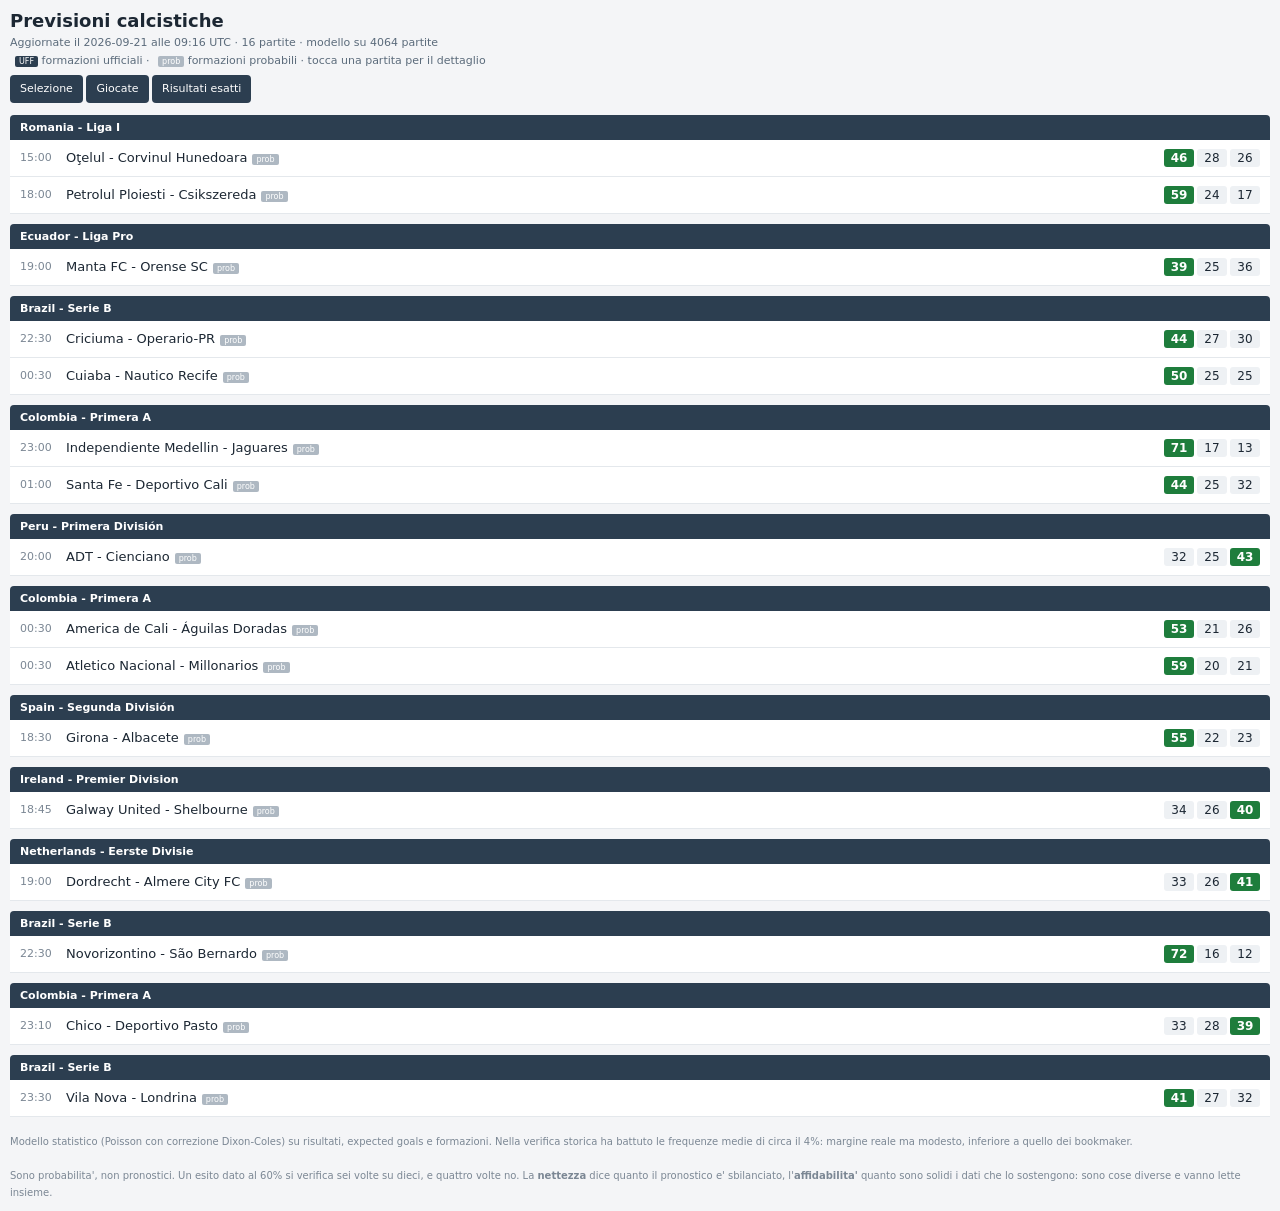
==== commit 68245775: "Aggiornamento 2026-09-21 09:16 UTC" ====
--- a/docs/index.html
+++ b/docs/index.html
@@ -60,7 +60,7 @@
 </style></head><body>
 <h1>Previsioni calcistiche</h1>
 <div class="info">
-Aggiornate il 2026-09-21 alle 08:43 UTC &middot;
+Aggiornate il 2026-09-21 alle 09:16 UTC &middot;
 16 partite &middot; modello su 4064 partite<br>
 <span class="uff">UFF</span> formazioni ufficiali &middot;
 <span class="prob">prob</span> formazioni probabili &middot;
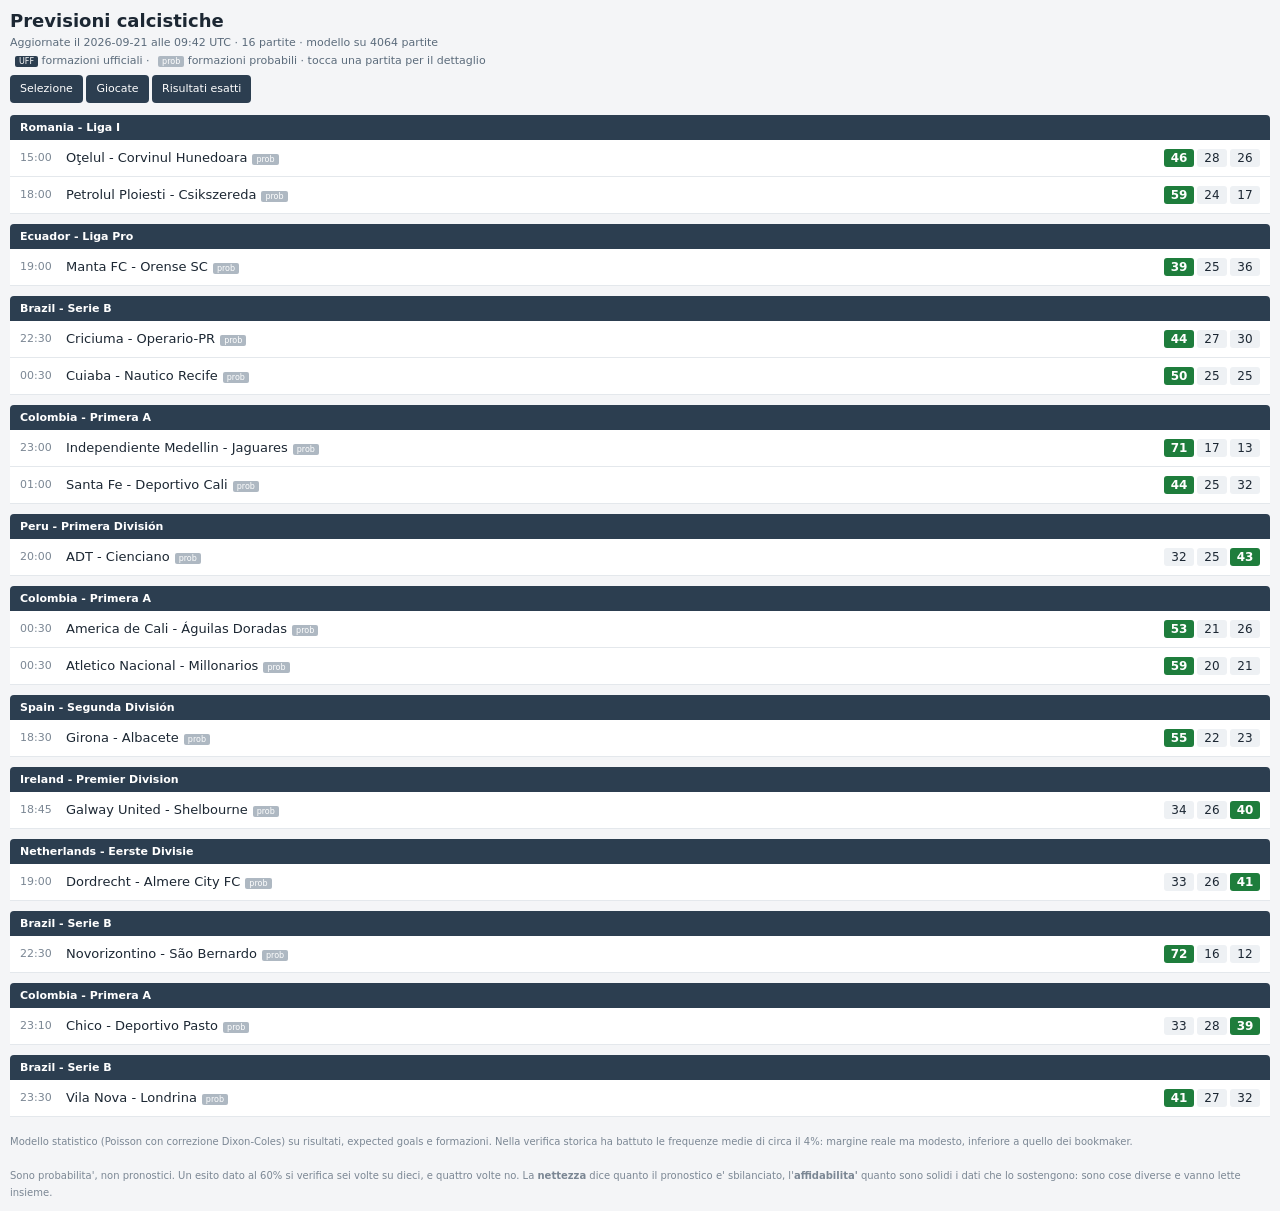
==== commit 30889586: "Aggiornamento 2026-09-21 09:42 UTC" ====
--- a/docs/index.html
+++ b/docs/index.html
@@ -60,7 +60,7 @@
 </style></head><body>
 <h1>Previsioni calcistiche</h1>
 <div class="info">
-Aggiornate il 2026-09-21 alle 09:16 UTC &middot;
+Aggiornate il 2026-09-21 alle 09:42 UTC &middot;
 16 partite &middot; modello su 4064 partite<br>
 <span class="uff">UFF</span> formazioni ufficiali &middot;
 <span class="prob">prob</span> formazioni probabili &middot;
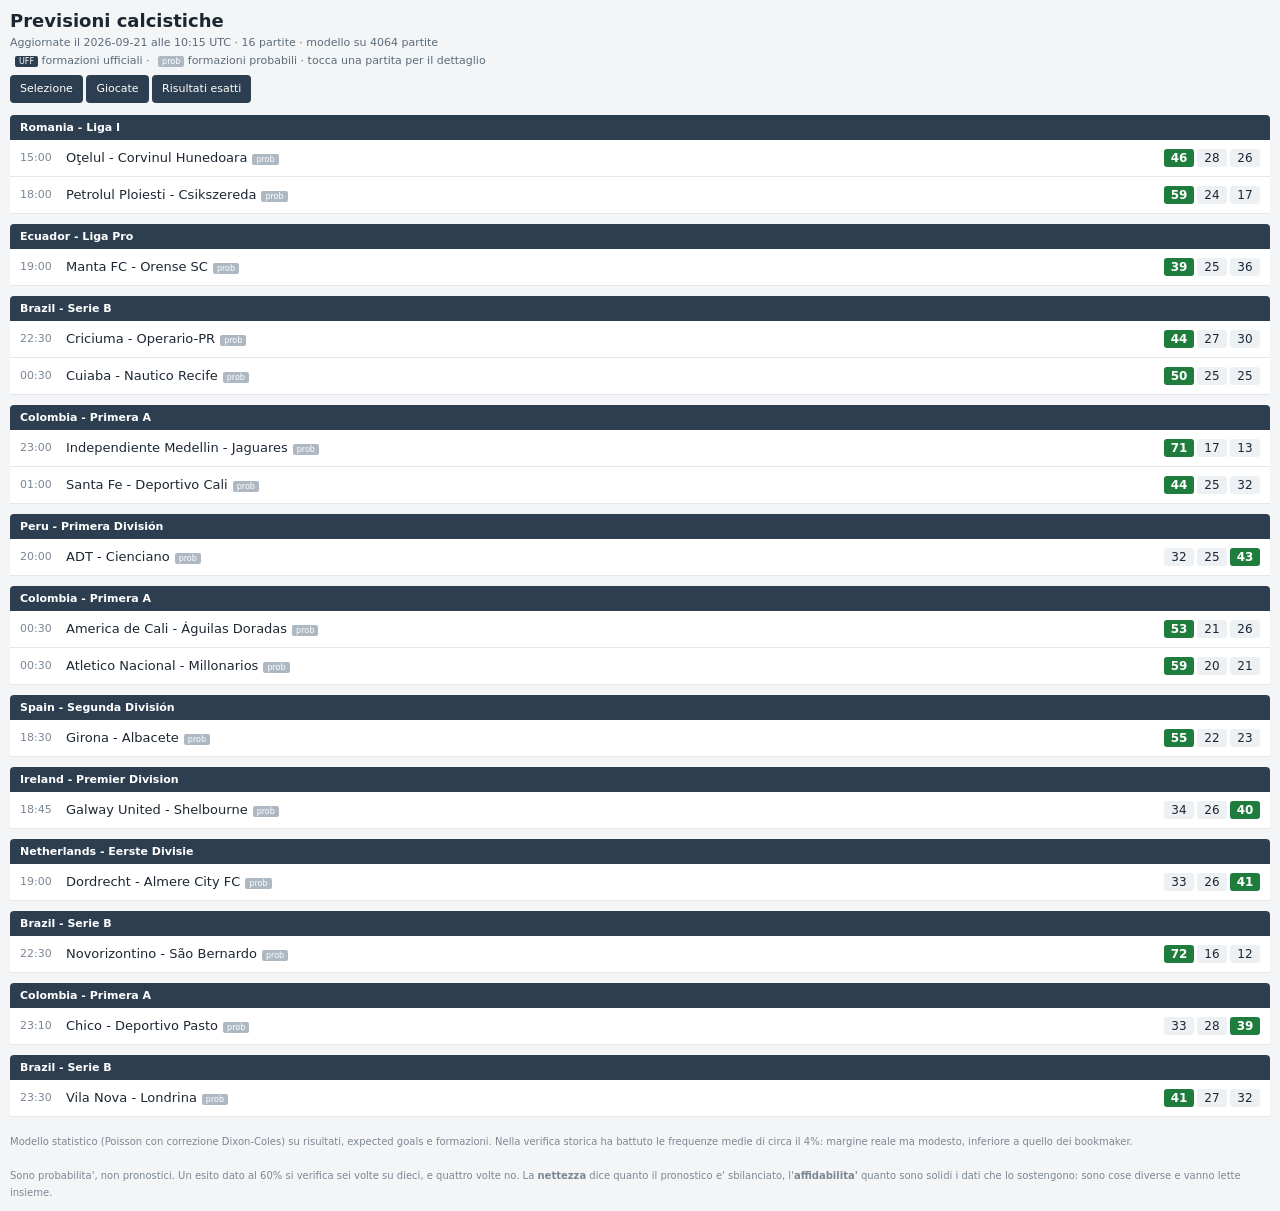
==== commit fd3ad689: "Aggiornamento 2026-09-21 10:15 UTC" ====
--- a/docs/index.html
+++ b/docs/index.html
@@ -60,7 +60,7 @@
 </style></head><body>
 <h1>Previsioni calcistiche</h1>
 <div class="info">
-Aggiornate il 2026-09-21 alle 09:42 UTC &middot;
+Aggiornate il 2026-09-21 alle 10:15 UTC &middot;
 16 partite &middot; modello su 4064 partite<br>
 <span class="uff">UFF</span> formazioni ufficiali &middot;
 <span class="prob">prob</span> formazioni probabili &middot;
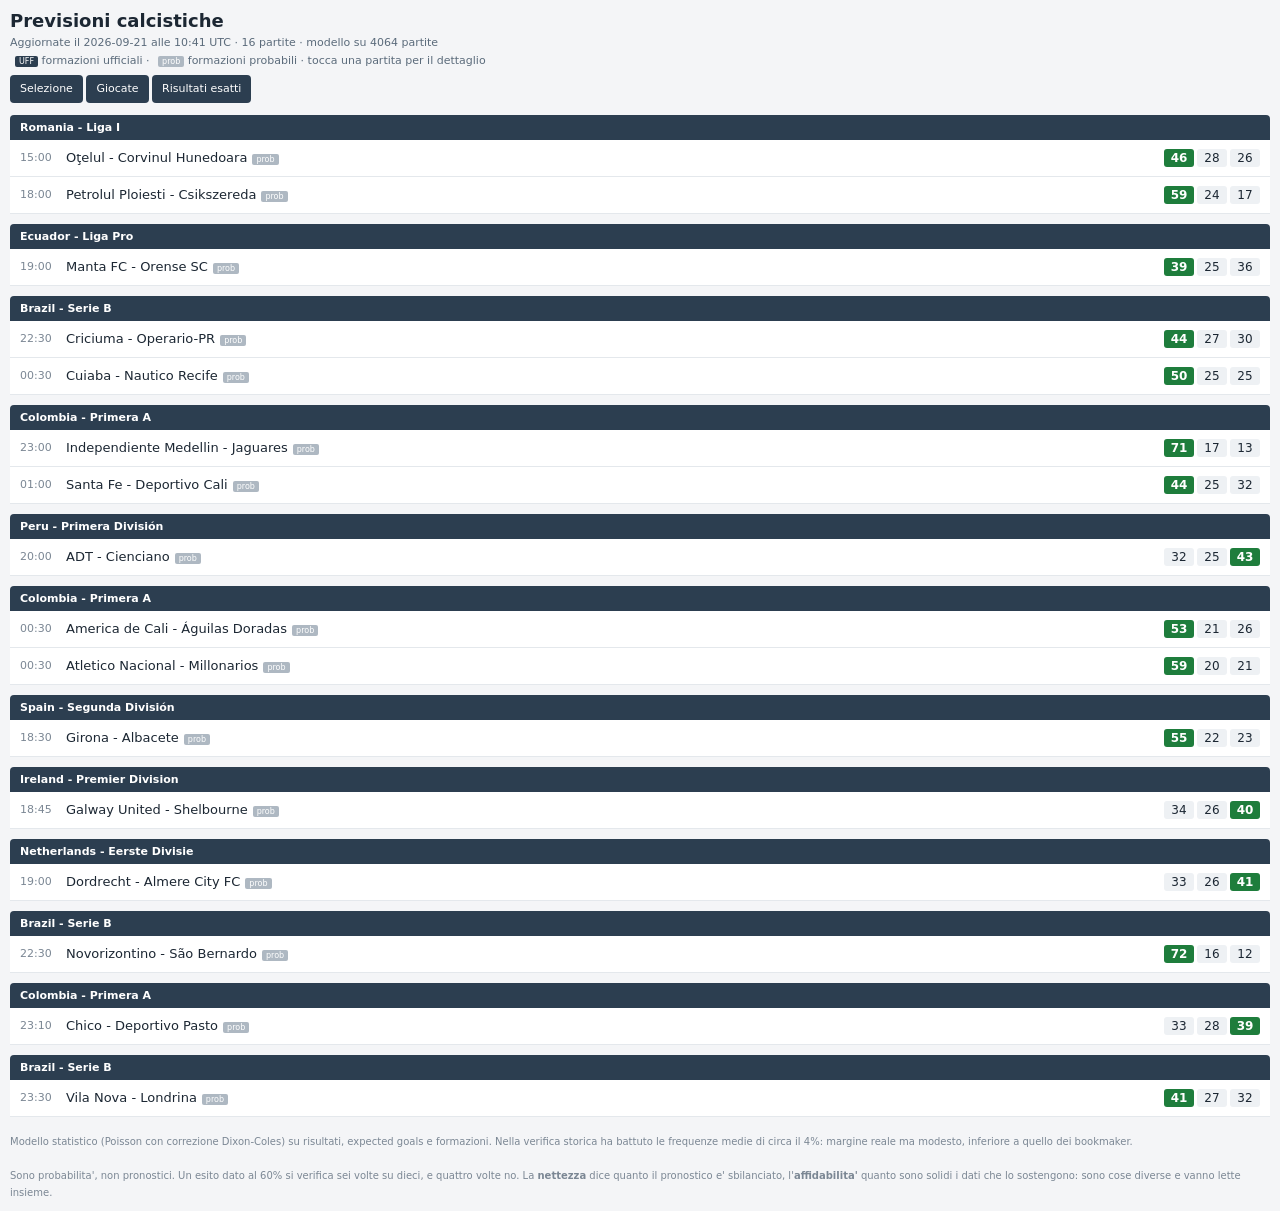
==== commit 27563c3f: "Aggiornamento 2026-09-21 10:41 UTC" ====
--- a/docs/index.html
+++ b/docs/index.html
@@ -60,7 +60,7 @@
 </style></head><body>
 <h1>Previsioni calcistiche</h1>
 <div class="info">
-Aggiornate il 2026-09-21 alle 10:15 UTC &middot;
+Aggiornate il 2026-09-21 alle 10:41 UTC &middot;
 16 partite &middot; modello su 4064 partite<br>
 <span class="uff">UFF</span> formazioni ufficiali &middot;
 <span class="prob">prob</span> formazioni probabili &middot;
@@ -69,7 +69,7 @@
 <a href="giocate.html" class="collegamento">Giocate</a>
 <a href="esatti.html" class="collegamento">Risultati esatti</a>
 </div>
-<div class="lega">Romania - Liga I</div><details><summary><span class="ora">15:00</span><span class="squadre">Oţelul - Corvinul Hunedoara<span class="prob">prob</span></span><span class="quote"><span class="q forte">46</span><span class="q">28</span><span class="q">26</span></span></summary><div class="dett"><div class="gruppo"><div class="tit">Esito finale</div><div class="m"><span class="e">1</span><span class="v">46%</span></div><div class="m"><span class="e">X</span><span class="v">28%</span></div><div class="m"><span class="e">2</span><span class="v">26%</span></div></div><div class="gruppo"><div class="tit">Doppia chance</div><div class="m"><span class="e">1X</span><span class="v">74%</span></div><div class="m"><span class="e">12</span><span class="v">72%</span></div><div class="m"><span class="e">X2</span><span class="v">54%</span></div></div><div class="gruppo"><div class="tit">Totale gol</div><div class="m"><span class="e">Over 1.5</span><span class="v">69%</span></div><div class="m"><span class="e">Under 1.5</span><span class="v">31%</span></div><div class="m"><span class="e">Over 2.5</span><span class="v">43%</span></div><div class="m"><span class="e">Under 2.5</span><span class="v">57%</span></div><div class="m"><span class="e">Over 3.5</span><span class="v">22%</span></div><div class="m"><span class="e">Under 3.5</span><span class="v">78%</span></div></div><div class="gruppo"><div class="tit">Entrambe a segno</div><div class="m"><span class="e">Gol</span><span class="v">48%</span></div><div class="m"><span class="e">NoGol</span><span class="v">52%</span></div></div><div class="gruppo"><div class="tit">Risultati piu' probabili</div><div class="punteggi">1-1 <b>13%</b> &middot; 1-0 <b>12%</b> &middot; 0-0 <b>10%</b> &middot; 2-0 <b>9%</b> &middot; 2-1 <b>9%</b></div></div><div class="gruppo"><div class="tit">Confronto con i bookmaker</div><div class="cf intestazione"><span class="e"></span><span class="n">noi</span><span class="mk">mercato</span><span class="dv">scarto</span></div><div class="cf"><span class="e">1</span><span class="n">46%</span><span class="mk">38%</span><span class="dv piu">+8</span></div><div class="cf"><span class="e">X</span><span class="n">28%</span><span class="mk">30%</span><span class="dv meno">-2</span></div><div class="cf"><span class="e">2</span><span class="n">26%</span><span class="mk">32%</span><span class="dv meno">-6</span></div><div class="spiega">medie di 9 bookmaker, margine del 9.6% gia' tolto</div></div><div class="indici"><div><span class="e">Nettezza</span> <b>19</b>/100<div class="spiega">quanto il pronostico e' sbilanciato</div></div><div><span class="e">Affidabilita'</span> <b>78</b>/100 <span class="tag alta">alta</span><div class="spiega">storico: 9 e 9 partite &middot; formazioni: probabile</div></div><div><span class="e">Gol attesi</span> <b>1.40 - 0.99</b><div class="spiega">totale 2.38</div></div></div></div></details><details><summary><span class="ora">18:00</span><span class="squadre">Petrolul Ploiesti - Csikszereda<span class="prob">prob</span></span><span class="quote"><span class="q forte">59</span><span class="q">24</span><span class="q">17</span></span></summary><div class="dett"><div class="gruppo"><div class="tit">Esito finale</div><div class="m"><span class="e">1</span><span class="v">59%</span></div><div class="m"><span class="e">X</span><span class="v">24%</span></div><div class="m"><span class="e">2</span><span class="v">17%</span></div></div><div class="gruppo"><div class="tit">Doppia chance</div><div class="m"><span class="e">1X</span><span class="v">83%</span></div><div class="m"><span class="e">12</span><span class="v">76%</span></div><div class="m"><span class="e">X2</span><span class="v">41%</span></div></div><div class="gruppo"><div class="tit">Totale gol</div><div class="m"><span class="e">Over 1.5</span><span class="v">75%</span></div><div class="m"><span class="e">Under 1.5</span><span class="v">25%</span></div><div class="m"><span class="e">Over 2.5</span><span class="v">49%</span></div><div class="m"><span class="e">Under 2.5</span><span class="v">51%</span></div><div class="m"><span class="e">Over 3.5</span><span class="v">27%</span></div><div class="m"><span class="e">Under 3.5</span><span class="v">73%</span></div></div><div class="gruppo"><div class="tit">Entrambe a segno</div><div class="m"><span class="e">Gol</span><span class="v">48%</span></div><div class="m"><span class="e">NoGol</span><span class="v">52%</span></div></div><div class="gruppo"><div class="tit">Risultati piu' probabili</div><div class="punteggi">1-0 <b>12%</b> &middot; 2-0 <b>11%</b> &middot; 1-1 <b>11%</b> &middot; 2-1 <b>10%</b> &middot; 0-0 <b>8%</b></div></div><div class="gruppo"><div class="tit">Confronto con i bookmaker</div><div class="cf intestazione"><span class="e"></span><span class="n">noi</span><span class="mk">mercato</span><span class="dv">scarto</span></div><div class="cf"><span class="e">1</span><span class="n">59%</span><span class="mk">54%</span><span class="dv piu">+5</span></div><div class="cf"><span class="e">X</span><span class="n">24%</span><span class="mk">26%</span><span class="dv meno">-2</span></div><div class="cf"><span class="e">2</span><span class="n">17%</span><span class="mk">20%</span><span class="dv meno">-3</span></div><div class="spiega">medie di 9 bookmaker, margine del 9.2% gia' tolto</div></div><div class="indici"><div><span class="e">Nettezza</span> <b>39</b>/100<div class="spiega">quanto il pronostico e' sbilanciato</div></div><div><span class="e">Affidabilita'</span> <b>78</b>/100 <span class="tag alta">alta</span><div class="spiega">storico: 9 e 9 partite &middot; formazioni: probabile</div></div><div><span class="e">Gol attesi</span> <b>1.79 - 0.85</b><div class="spiega">totale 2.64</div></div></div></div></details><div class="lega">Ecuador - Liga Pro</div><details><summary><span class="ora">19:00</span><span class="squadre">Manta FC - Orense SC<span class="prob">prob</span></span><span class="quote"><span class="q forte">39</span><span class="q">25</span><span class="q">36</span></span></summary><div class="dett"><div class="gruppo"><div class="tit">Esito finale</div><div class="m"><span class="e">1</span><span class="v">39%</span></div><div class="m"><span class="e">X</span><span class="v">25%</span></div><div class="m"><span class="e">2</span><span class="v">36%</span></div></div><div class="gruppo"><div class="tit">Doppia chance</div><div class="m"><span class="e">1X</span><span class="v">64%</span></div><div class="m"><span class="e">12</span><span class="v">75%</span></div><div class="m"><span class="e">X2</span><span class="v">61%</span></div></div><div class="gruppo"><div class="tit">Totale gol</div><div class="m"><span class="e">Over 1.5</span><span class="v">81%</span></div><div class="m"><span class="e">Under 1.5</span><span class="v">19%</span></div><div class="m"><span class="e">Over 2.5</span><span class="v">59%</span></div><div class="m"><span class="e">Under 2.5</span><span class="v">41%</span></div><div class="m"><span class="e">Over 3.5</span><span class="v">36%</span></div><div class="m"><span class="e">Under 3.5</span><span class="v">64%</span></div></div><div class="gruppo"><div class="tit">Entrambe a segno</div><div class="m"><span class="e">Gol</span><span class="v">62%</span></div><div class="m"><span class="e">NoGol</span><span class="v">38%</span></div></div><div class="gruppo"><div class="tit">Risultati piu' probabili</div><div class="punteggi">1-1 <b>12%</b> &middot; 2-1 <b>9%</b> &middot; 1-2 <b>8%</b> &middot; 1-0 <b>7%</b> &middot; 0-1 <b>7%</b></div></div><div class="gruppo"><div class="tit">Confronto con i bookmaker</div><div class="cf intestazione"><span class="e"></span><span class="n">noi</span><span class="mk">mercato</span><span class="dv">scarto</span></div><div class="cf"><span class="e">1</span><span class="n">39%</span><span class="mk">37%</span><span class="dv piu">+1</span></div><div class="cf"><span class="e">X</span><span class="n">25%</span><span class="mk">30%</span><span class="dv meno">-5</span></div><div class="cf"><span class="e">2</span><span class="n">36%</span><span class="mk">32%</span><span class="dv piu">+4</span></div><div class="spiega">medie di 8 bookmaker, margine del 10.3% gia' tolto</div></div><div class="indici"><div><span class="e">Nettezza</span> <b>8</b>/100<div class="spiega">quanto il pronostico e' sbilanciato</div></div><div><span class="e">Affidabilita'</span> <b>84</b>/100 <span class="tag alta">alta</span><div class="spiega">storico: 30 e 30 partite &middot; formazioni: probabile</div></div><div><span class="e">Gol attesi</span> <b>1.55 - 1.50</b><div class="spiega">totale 3.05</div></div></div></div></details><div class="lega">Brazil - Serie B</div><details><summary><span class="ora">22:30</span><span class="squadre">Criciuma - Operario-PR<span class="prob">prob</span></span><span class="quote"><span class="q forte">44</span><span class="q">27</span><span class="q">30</span></span></summary><div class="dett"><div class="gruppo"><div class="tit">Esito finale</div><div class="m"><span class="e">1</span><span class="v">44%</span></div><div class="m"><span class="e">X</span><span class="v">27%</span></div><div class="m"><span class="e">2</span><span class="v">30%</span></div></div><div class="gruppo"><div class="tit">Doppia chance</div><div class="m"><span class="e">1X</span><span class="v">70%</span></div><div class="m"><span class="e">12</span><span class="v">73%</span></div><div class="m"><span class="e">X2</span><span class="v">56%</span></div></div><div class="gruppo"><div class="tit">Totale gol</div><div class="m"><span class="e">Over 1.5</span><span class="v">76%</span></div><div class="m"><span class="e">Under 1.5</span><span class="v">24%</span></div><div class="m"><span class="e">Over 2.5</span><span class="v">51%</span></div><div class="m"><span class="e">Under 2.5</span><span class="v">49%</span></div><div class="m"><span class="e">Over 3.5</span><span class="v">29%</span></div><div class="m"><span class="e">Under 3.5</span><span class="v">71%</span></div></div><div class="gruppo"><div class="tit">Entrambe a segno</div><div class="m"><span class="e">Gol</span><span class="v">55%</span></div><div class="m"><span class="e">NoGol</span><span class="v">45%</span></div></div><div class="gruppo"><div class="tit">Risultati piu' probabili</div><div class="punteggi">1-1 <b>13%</b> &middot; 1-0 <b>9%</b> &middot; 2-1 <b>9%</b> &middot; 2-0 <b>7%</b> &middot; 0-1 <b>7%</b></div></div><div class="gruppo"><div class="tit">Confronto con i bookmaker</div><div class="cf intestazione"><span class="e"></span><span class="n">noi</span><span class="mk">mercato</span><span class="dv">scarto</span></div><div class="cf"><span class="e">1</span><span class="n">44%</span><span class="mk">55%</span><span class="dv meno">-11</span></div><div class="cf"><span class="e">X</span><span class="n">27%</span><span class="mk">27%</span><span class="dv meno">-1</span></div><div class="cf"><span class="e">2</span><span class="n">30%</span><span class="mk">18%</span><span class="dv piu">+12</span></div><div class="spiega">medie di 9 bookmaker, margine del 7.7% gia' tolto</div></div><div class="indici"><div><span class="e">Nettezza</span> <b>15</b>/100<div class="spiega">quanto il pronostico e' sbilanciato</div></div><div><span class="e">Affidabilita'</span> <b>84</b>/100 <span class="tag alta">alta</span><div class="spiega">storico: 28 e 28 partite &middot; formazioni: probabile</div></div><div><span class="e">Gol attesi</span> <b>1.51 - 1.21</b><div class="spiega">totale 2.72</div></div></div></div></details><details><summary><span class="ora">00:30</span><span class="squadre">Cuiaba - Nautico Recife<span class="prob">prob</span></span><span class="quote"><span class="q forte">50</span><span class="q">25</span><span class="q">25</span></span></summary><div class="dett"><div class="gruppo"><div class="tit">Esito finale</div><div class="m"><span class="e">1</span><span class="v">50%</span></div><div class="m"><span class="e">X</span><span class="v">25%</span></div><div class="m"><span class="e">2</span><span class="v">25%</span></div></div><div class="gruppo"><div class="tit">Doppia chance</div><div class="m"><span class="e">1X</span><span class="v">75%</span></div><div class="m"><span class="e">12</span><span class="v">75%</span></div><div class="m"><span class="e">X2</span><span class="v">50%</span></div></div><div class="gruppo"><div class="tit">Totale gol</div><div class="m"><span class="e">Over 1.5</span><span class="v">80%</span></div><div class="m"><span class="e">Under 1.5</span><span class="v">20%</span></div><div class="m"><span class="e">Over 2.5</span><span class="v">56%</span></div><div class="m"><span class="e">Under 2.5</span><span class="v">44%</span></div><div class="m"><span class="e">Over 3.5</span><span class="v">34%</span></div><div class="m"><span class="e">Under 3.5</span><span class="v">66%</span></div></div><div class="gruppo"><div class="tit">Entrambe a segno</div><div class="m"><span class="e">Gol</span><span class="v">58%</span></div><div class="m"><span class="e">NoGol</span><span class="v">42%</span></div></div><div class="gruppo"><div class="tit">Risultati piu' probabili</div><div class="punteggi">1-1 <b>12%</b> &middot; 2-1 <b>10%</b> &middot; 1-0 <b>9%</b> &middot; 2-0 <b>8%</b> &middot; 1-2 <b>7%</b></div></div><div class="gruppo"><div class="tit">Confronto con i bookmaker</div><div class="cf intestazione"><span class="e"></span><span class="n">noi</span><span class="mk">mercato</span><span class="dv">scarto</span></div><div class="cf"><span class="e">1</span><span class="n">50%</span><span class="mk">45%</span><span class="dv piu">+5</span></div><div class="cf"><span class="e">X</span><span class="n">25%</span><span class="mk">29%</span><span class="dv meno">-5</span></div><div class="cf"><span class="e">2</span><span class="n">25%</span><span class="mk">25%</span><span class="dv meno">-0</span></div><div class="spiega">medie di 9 bookmaker, margine del 8.3% gia' tolto</div></div><div class="indici"><div><span class="e">Nettezza</span> <b>25</b>/100<div class="spiega">quanto il pronostico e' sbilanciato</div></div><div><span class="e">Affidabilita'</span> <b>84</b>/100 <span class="tag alta">alta</span><div class="spiega">storico: 28 e 28 partite &middot; formazioni: probabile</div></div><div><span class="e">Gol attesi</span> <b>1.75 - 1.19</b><div class="spiega">totale 2.94</div></div></div></div></details><div class="lega">Colombia - Primera A</div><details><summary><span class="ora">23:00</span><span class="squadre">Independiente Medellin - Jaguares<span class="prob">prob</span></span><span class="quote"><span class="q forte">71</span><span class="q">17</span><span class="q">13</span></span></summary><div class="dett"><div class="gruppo"><div class="tit">Esito finale</div><div class="m"><span class="e">1</span><span class="v">71%</span></div><div class="m"><span class="e">X</span><span class="v">17%</span></div><div class="m"><span class="e">2</span><span class="v">13%</span></div></div><div class="gruppo"><div class="tit">Doppia chance</div><div class="m"><span class="e">1X</span><span class="v">87%</span></div><div class="m"><span class="e">12</span><span class="v">83%</span></div><div class="m"><span class="e">X2</span><span class="v">29%</span></div></div><div class="gruppo"><div class="tit">Totale gol</div><div class="m"><span class="e">Over 1.5</span><span class="v">89%</span></div><div class="m"><span class="e">Under 1.5</span><span class="v">11%</span></div><div class="m"><span class="e">Over 2.5</span><span class="v">72%</span></div><div class="m"><span class="e">Under 2.5</span><span class="v">28%</span></div><div class="m"><span class="e">Over 3.5</span><span class="v">52%</span></div><div class="m"><span class="e">Under 3.5</span><span class="v">48%</span></div></div><div class="gruppo"><div class="tit">Entrambe a segno</div><div class="m"><span class="e">Gol</span><span class="v">62%</span></div><div class="m"><span class="e">NoGol</span><span class="v">38%</span></div></div><div class="gruppo"><div class="tit">Risultati piu' probabili</div><div class="punteggi">2-1 <b>9%</b> &middot; 2-0 <b>8%</b> &middot; 3-1 <b>8%</b> &middot; 3-0 <b>8%</b> &middot; 1-1 <b>7%</b></div></div><div class="gruppo"><div class="tit">Confronto con i bookmaker</div><div class="cf intestazione"><span class="e"></span><span class="n">noi</span><span class="mk">mercato</span><span class="dv">scarto</span></div><div class="cf"><span class="e">1</span><span class="n">71%</span><span class="mk">71%</span><span class="dv piu">+0</span></div><div class="cf"><span class="e">X</span><span class="n">17%</span><span class="mk">19%</span><span class="dv meno">-2</span></div><div class="cf"><span class="e">2</span><span class="n">13%</span><span class="mk">11%</span><span class="dv piu">+2</span></div><div class="spiega">medie di 8 bookmaker, margine del 7.8% gia' tolto</div></div><div class="indici"><div><span class="e">Nettezza</span> <b>56</b>/100<div class="spiega">quanto il pronostico e' sbilanciato</div></div><div><span class="e">Affidabilita'</span> <b>84</b>/100 <span class="tag alta">alta</span><div class="spiega">storico: 27 e 27 partite &middot; formazioni: probabile</div></div><div><span class="e">Gol attesi</span> <b>2.68 - 1.07</b><div class="spiega">totale 3.75</div></div></div></div></details><details><summary><span class="ora">01:00</span><span class="squadre">Santa Fe - Deportivo Cali<span class="prob">prob</span></span><span class="quote"><span class="q forte">44</span><span class="q">25</span><span class="q">32</span></span></summary><div class="dett"><div class="gruppo"><div class="tit">Esito finale</div><div class="m"><span class="e">1</span><span class="v">44%</span></div><div class="m"><span class="e">X</span><span class="v">25%</span></div><div class="m"><span class="e">2</span><span class="v">32%</span></div></div><div class="gruppo"><div class="tit">Doppia chance</div><div class="m"><span class="e">1X</span><span class="v">68%</span></div><div class="m"><span class="e">12</span><span class="v">75%</span></div><div class="m"><span class="e">X2</span><span class="v">56%</span></div></div><div class="gruppo"><div class="tit">Totale gol</div><div class="m"><span class="e">Over 1.5</span><span class="v">82%</span></div><div class="m"><span class="e">Under 1.5</span><span class="v">18%</span></div><div class="m"><span class="e">Over 2.5</span><span class="v">60%</span></div><div class="m"><span class="e">Under 2.5</span><span class="v">40%</span></div><div class="m"><span class="e">Over 3.5</span><span class="v">37%</span></div><div class="m"><span class="e">Under 3.5</span><span class="v">63%</span></div></div><div class="gruppo"><div class="tit">Entrambe a segno</div><div class="m"><span class="e">Gol</span><span class="v">62%</span></div><div class="m"><span class="e">NoGol</span><span class="v">38%</span></div></div><div class="gruppo"><div class="tit">Risultati piu' probabili</div><div class="punteggi">1-1 <b>11%</b> &middot; 2-1 <b>9%</b> &middot; 1-2 <b>8%</b> &middot; 1-0 <b>7%</b> &middot; 2-0 <b>6%</b></div></div><div class="gruppo"><div class="tit">Confronto con i bookmaker</div><div class="cf intestazione"><span class="e"></span><span class="n">noi</span><span class="mk">mercato</span><span class="dv">scarto</span></div><div class="cf"><span class="e">1</span><span class="n">44%</span><span class="mk">44%</span><span class="dv piu">+0</span></div><div class="cf"><span class="e">X</span><span class="n">25%</span><span class="mk">30%</span><span class="dv meno">-6</span></div><div class="cf"><span class="e">2</span><span class="n">32%</span><span class="mk">26%</span><span class="dv piu">+6</span></div><div class="spiega">medie di 8 bookmaker, margine del 7.6% gia' tolto</div></div><div class="indici"><div><span class="e">Nettezza</span> <b>16</b>/100<div class="spiega">quanto il pronostico e' sbilanciato</div></div><div><span class="e">Affidabilita'</span> <b>84</b>/100 <span class="tag alta">alta</span><div class="spiega">storico: 32 e 28 partite &middot; formazioni: probabile</div></div><div><span class="e">Gol attesi</span> <b>1.69 - 1.41</b><div class="spiega">totale 3.10</div></div></div></div></details><div class="lega">Peru - Primera División</div><details><summary><span class="ora">20:00</span><span class="squadre">ADT - Cienciano<span class="prob">prob</span></span><span class="quote"><span class="q">32</span><span class="q">25</span><span class="q forte">43</span></span></summary><div class="dett"><div class="gruppo"><div class="tit">Esito finale</div><div class="m"><span class="e">1</span><span class="v">32%</span></div><div class="m"><span class="e">X</span><span class="v">25%</span></div><div class="m"><span class="e">2</span><span class="v">43%</span></div></div><div class="gruppo"><div class="tit">Doppia chance</div><div class="m"><span class="e">1X</span><span class="v">57%</span></div><div class="m"><span class="e">12</span><span class="v">75%</span></div><div class="m"><span class="e">X2</span><span class="v">68%</span></div></div><div class="gruppo"><div class="tit">Totale gol</div><div class="m"><span class="e">Over 1.5</span><span class="v">82%</span></div><div class="m"><span class="e">Under 1.5</span><span class="v">18%</span></div><div class="m"><span class="e">Over 2.5</span><span class="v">59%</span></div><div class="m"><span class="e">Under 2.5</span><span class="v">41%</span></div><div class="m"><span class="e">Over 3.5</span><span class="v">37%</span></div><div class="m"><span class="e">Under 3.5</span><span class="v">63%</span></div></div><div class="gruppo"><div class="tit">Entrambe a segno</div><div class="m"><span class="e">Gol</span><span class="v">62%</span></div><div class="m"><span class="e">NoGol</span><span class="v">38%</span></div></div><div class="gruppo"><div class="tit">Risultati piu' probabili</div><div class="punteggi">1-1 <b>11%</b> &middot; 1-2 <b>9%</b> &middot; 2-1 <b>8%</b> &middot; 0-1 <b>7%</b> &middot; 0-2 <b>6%</b></div></div><div class="gruppo"><div class="tit">Confronto con i bookmaker</div><div class="cf intestazione"><span class="e"></span><span class="n">noi</span><span class="mk">mercato</span><span class="dv">scarto</span></div><div class="cf"><span class="e">1</span><span class="n">32%</span><span class="mk">32%</span><span class="dv piu">+0</span></div><div class="cf"><span class="e">X</span><span class="n">25%</span><span class="mk">28%</span><span class="dv meno">-3</span></div><div class="cf"><span class="e">2</span><span class="n">43%</span><span class="mk">41%</span><span class="dv piu">+3</span></div><div class="spiega">medie di 6 bookmaker, margine del 8.8% gia' tolto</div></div><div class="indici"><div><span class="e">Nettezza</span> <b>15</b>/100<div class="spiega">quanto il pronostico e' sbilanciato</div></div><div><span class="e">Affidabilita'</span> <b>84</b>/100 <span class="tag alta">alta</span><div class="spiega">storico: 26 e 25 partite &middot; formazioni: probabile</div></div><div><span class="e">Gol attesi</span> <b>1.41 - 1.67</b><div class="spiega">totale 3.07</div></div></div></div></details><div class="lega">Colombia - Primera A</div><details><summary><span class="ora">00:30</span><span class="squadre">America de Cali - Águilas Doradas<span class="prob">prob</span></span><span class="quote"><span class="q forte">53</span><span class="q">21</span><span class="q">26</span></span></summary><div class="dett"><div class="gruppo"><div class="tit">Esito finale</div><div class="m"><span class="e">1</span><span class="v">53%</span></div><div class="m"><span class="e">X</span><span class="v">21%</span></div><div class="m"><span class="e">2</span><span class="v">26%</span></div></div><div class="gruppo"><div class="tit">Doppia chance</div><div class="m"><span class="e">1X</span><span class="v">74%</span></div><div class="m"><span class="e">12</span><span class="v">79%</span></div><div class="m"><span class="e">X2</span><span class="v">47%</span></div></div><div class="gruppo"><div class="tit">Totale gol</div><div class="m"><span class="e">Over 1.5</span><span class="v">89%</span></div><div class="m"><span class="e">Under 1.5</span><span class="v">11%</span></div><div class="m"><span class="e">Over 2.5</span><span class="v">71%</span></div><div class="m"><span class="e">Under 2.5</span><span class="v">29%</span></div><div class="m"><span class="e">Over 3.5</span><span class="v">50%</span></div><div class="m"><span class="e">Under 3.5</span><span class="v">50%</span></div></div><div class="gruppo"><div class="tit">Entrambe a segno</div><div class="m"><span class="e">Gol</span><span class="v">69%</span></div><div class="m"><span class="e">NoGol</span><span class="v">31%</span></div></div><div class="gruppo"><div class="tit">Risultati piu' probabili</div><div class="punteggi">2-1 <b>9%</b> &middot; 1-1 <b>9%</b> &middot; 2-2 <b>7%</b> &middot; 3-1 <b>7%</b> &middot; 1-2 <b>6%</b></div></div><div class="gruppo"><div class="tit">Confronto con i bookmaker</div><div class="cf intestazione"><span class="e"></span><span class="n">noi</span><span class="mk">mercato</span><span class="dv">scarto</span></div><div class="cf"><span class="e">1</span><span class="n">53%</span><span class="mk">56%</span><span class="dv meno">-3</span></div><div class="cf"><span class="e">X</span><span class="n">21%</span><span class="mk">26%</span><span class="dv meno">-4</span></div><div class="cf"><span class="e">2</span><span class="n">26%</span><span class="mk">18%</span><span class="dv piu">+8</span></div><div class="spiega">medie di 7 bookmaker, margine del 7.7% gia' tolto</div></div><div class="indici"><div><span class="e">Nettezza</span> <b>30</b>/100<div class="spiega">quanto il pronostico e' sbilanciato</div></div><div><span class="e">Affidabilita'</span> <b>84</b>/100 <span class="tag alta">alta</span><div class="spiega">storico: 31 e 27 partite &middot; formazioni: probabile</div></div><div><span class="e">Gol attesi</span> <b>2.20 - 1.50</b><div class="spiega">totale 3.70</div></div></div></div></details><details><summary><span class="ora">00:30</span><span class="squadre">Atletico Nacional - Millonarios<span class="prob">prob</span></span><span class="quote"><span class="q forte">59</span><span class="q">20</span><span class="q">21</span></span></summary><div class="dett"><div class="gruppo"><div class="tit">Esito finale</div><div class="m"><span class="e">1</span><span class="v">59%</span></div><div class="m"><span class="e">X</span><span class="v">20%</span></div><div class="m"><span class="e">2</span><span class="v">21%</span></div></div><div class="gruppo"><div class="tit">Doppia chance</div><div class="m"><span class="e">1X</span><span class="v">79%</span></div><div class="m"><span class="e">12</span><span class="v">80%</span></div><div class="m"><span class="e">X2</span><span class="v">41%</span></div></div><div class="gruppo"><div class="tit">Totale gol</div><div class="m"><span class="e">Over 1.5</span><span class="v">88%</span></div><div class="m"><span class="e">Under 1.5</span><span class="v">12%</span></div><div class="m"><span class="e">Over 2.5</span><span class="v">70%</span></div><div class="m"><span class="e">Under 2.5</span><span class="v">30%</span></div><div class="m"><span class="e">Over 3.5</span><span class="v">49%</span></div><div class="m"><span class="e">Under 3.5</span><span class="v">51%</span></div></div><div class="gruppo"><div class="tit">Entrambe a segno</div><div class="m"><span class="e">Gol</span><span class="v">67%</span></div><div class="m"><span class="e">NoGol</span><span class="v">33%</span></div></div><div class="gruppo"><div class="tit">Risultati piu' probabili</div><div class="punteggi">2-1 <b>9%</b> &middot; 1-1 <b>8%</b> &middot; 3-1 <b>7%</b> &middot; 2-0 <b>7%</b> &middot; 2-2 <b>6%</b></div></div><div class="indici"><div><span class="e">Nettezza</span> <b>38</b>/100<div class="spiega">quanto il pronostico e' sbilanciato</div></div><div><span class="e">Affidabilita'</span> <b>84</b>/100 <span class="tag alta">alta</span><div class="spiega">storico: 33 e 30 partite &middot; formazioni: probabile</div></div><div><span class="e">Gol attesi</span> <b>2.31 - 1.33</b><div class="spiega">totale 3.64</div></div></div></div></details><div class="lega">Spain - Segunda División</div><details><summary><span class="ora">18:30</span><span class="squadre">Girona - Albacete<span class="prob">prob</span></span><span class="quote"><span class="q forte">55</span><span class="q">22</span><span class="q">23</span></span></summary><div class="dett"><div class="gruppo"><div class="tit">Esito finale</div><div class="m"><span class="e">1</span><span class="v">55%</span></div><div class="m"><span class="e">X</span><span class="v">22%</span></div><div class="m"><span class="e">2</span><span class="v">23%</span></div></div><div class="gruppo"><div class="tit">Doppia chance</div><div class="m"><span class="e">1X</span><span class="v">77%</span></div><div class="m"><span class="e">12</span><span class="v">78%</span></div><div class="m"><span class="e">X2</span><span class="v">45%</span></div></div><div class="gruppo"><div class="tit">Totale gol</div><div class="m"><span class="e">Over 1.5</span><span class="v">85%</span></div><div class="m"><span class="e">Under 1.5</span><span class="v">15%</span></div><div class="m"><span class="e">Over 2.5</span><span class="v">64%</span></div><div class="m"><span class="e">Under 2.5</span><span class="v">36%</span></div><div class="m"><span class="e">Over 3.5</span><span class="v">42%</span></div><div class="m"><span class="e">Under 3.5</span><span class="v">58%</span></div></div><div class="gruppo"><div class="tit">Entrambe a segno</div><div class="m"><span class="e">Gol</span><span class="v">63%</span></div><div class="m"><span class="e">NoGol</span><span class="v">37%</span></div></div><div class="gruppo"><div class="tit">Risultati piu' probabili</div><div class="punteggi">1-1 <b>10%</b> &middot; 2-1 <b>10%</b> &middot; 2-0 <b>8%</b> &middot; 1-0 <b>7%</b> &middot; 3-1 <b>7%</b></div></div><div class="gruppo"><div class="tit">Confronto con i bookmaker</div><div class="cf intestazione"><span class="e"></span><span class="n">noi</span><span class="mk">mercato</span><span class="dv">scarto</span></div><div class="cf"><span class="e">1</span><span class="n">55%</span><span class="mk">62%</span><span class="dv meno">-8</span></div><div class="cf"><span class="e">X</span><span class="n">22%</span><span class="mk">21%</span><span class="dv piu">+1</span></div><div class="cf"><span class="e">2</span><span class="n">23%</span><span class="mk">17%</span><span class="dv piu">+7</span></div><div class="spiega">medie di 7 bookmaker, margine del 7.9% gia' tolto</div></div><div class="indici"><div><span class="e">Nettezza</span> <b>32</b>/100<div class="spiega">quanto il pronostico e' sbilanciato</div></div><div><span class="e">Affidabilita'</span> <b>84</b>/100 <span class="tag alta">alta</span><div class="spiega">storico: 12 e 12 partite &middot; formazioni: probabile</div></div><div><span class="e">Gol attesi</span> <b>2.03 - 1.27</b><div class="spiega">totale 3.30</div></div></div></div></details><div class="lega">Ireland - Premier Division</div><details><summary><span class="ora">18:45</span><span class="squadre">Galway United - Shelbourne<span class="prob">prob</span></span><span class="quote"><span class="q">34</span><span class="q">26</span><span class="q forte">40</span></span></summary><div class="dett"><div class="gruppo"><div class="tit">Esito finale</div><div class="m"><span class="e">1</span><span class="v">34%</span></div><div class="m"><span class="e">X</span><span class="v">26%</span></div><div class="m"><span class="e">2</span><span class="v">40%</span></div></div><div class="gruppo"><div class="tit">Doppia chance</div><div class="m"><span class="e">1X</span><span class="v">60%</span></div><div class="m"><span class="e">12</span><span class="v">74%</span></div><div class="m"><span class="e">X2</span><span class="v">66%</span></div></div><div class="gruppo"><div class="tit">Totale gol</div><div class="m"><span class="e">Over 1.5</span><span class="v">79%</span></div><div class="m"><span class="e">Under 1.5</span><span class="v">21%</span></div><div class="m"><span class="e">Over 2.5</span><span class="v">56%</span></div><div class="m"><span class="e">Under 2.5</span><span class="v">44%</span></div><div class="m"><span class="e">Over 3.5</span><span class="v">34%</span></div><div class="m"><span class="e">Under 3.5</span><span class="v">66%</span></div></div><div class="gruppo"><div class="tit">Entrambe a segno</div><div class="m"><span class="e">Gol</span><span class="v">59%</span></div><div class="m"><span class="e">NoGol</span><span class="v">41%</span></div></div><div class="gruppo"><div class="tit">Risultati piu' probabili</div><div class="punteggi">1-1 <b>12%</b> &middot; 1-2 <b>9%</b> &middot; 2-1 <b>8%</b> &middot; 0-1 <b>8%</b> &middot; 1-0 <b>7%</b></div></div><div class="gruppo"><div class="tit">Confronto con i bookmaker</div><div class="cf intestazione"><span class="e"></span><span class="n">noi</span><span class="mk">mercato</span><span class="dv">scarto</span></div><div class="cf"><span class="e">1</span><span class="n">34%</span><span class="mk">33%</span><span class="dv piu">+1</span></div><div class="cf"><span class="e">X</span><span class="n">26%</span><span class="mk">27%</span><span class="dv meno">-1</span></div><div class="cf"><span class="e">2</span><span class="n">40%</span><span class="mk">40%</span><span class="dv pari">+0</span></div><div class="spiega">medie di 6 bookmaker, margine del 7.7% gia' tolto</div></div><div class="indici"><div><span class="e">Nettezza</span> <b>10</b>/100<div class="spiega">quanto il pronostico e' sbilanciato</div></div><div><span class="e">Affidabilita'</span> <b>84</b>/100 <span class="tag alta">alta</span><div class="spiega">storico: 31 e 31 partite &middot; formazioni: probabile</div></div><div><span class="e">Gol attesi</span> <b>1.39 - 1.53</b><div class="spiega">totale 2.92</div></div></div></div></details><div class="lega">Netherlands - Eerste Divisie</div><details><summary><span class="ora">19:00</span><span class="squadre">Dordrecht - Almere City FC<span class="prob">prob</span></span><span class="quote"><span class="q">33</span><span class="q">26</span><span class="q forte">41</span></span></summary><div class="dett"><div class="gruppo"><div class="tit">Esito finale</div><div class="m"><span class="e">1</span><span class="v">33%</span></div><div class="m"><span class="e">X</span><span class="v">26%</span></div><div class="m"><span class="e">2</span><span class="v">41%</span></div></div><div class="gruppo"><div class="tit">Doppia chance</div><div class="m"><span class="e">1X</span><span class="v">59%</span></div><div class="m"><span class="e">12</span><span class="v">74%</span></div><div class="m"><span class="e">X2</span><span class="v">67%</span></div></div><div class="gruppo"><div class="tit">Totale gol</div><div class="m"><span class="e">Over 1.5</span><span class="v">79%</span></div><div class="m"><span class="e">Under 1.5</span><span class="v">21%</span></div><div class="m"><span class="e">Over 2.5</span><span class="v">55%</span></div><div class="m"><span class="e">Under 2.5</span><span class="v">45%</span></div><div class="m"><span class="e">Over 3.5</span><span class="v">33%</span></div><div class="m"><span class="e">Under 3.5</span><span class="v">67%</span></div></div><div class="gruppo"><div class="tit">Entrambe a segno</div><div class="m"><span class="e">Gol</span><span class="v">59%</span></div><div class="m"><span class="e">NoGol</span><span class="v">41%</span></div></div><div class="gruppo"><div class="tit">Risultati piu' probabili</div><div class="punteggi">1-1 <b>12%</b> &middot; 1-2 <b>9%</b> &middot; 2-1 <b>8%</b> &middot; 0-1 <b>8%</b> &middot; 1-0 <b>7%</b></div></div><div class="gruppo"><div class="tit">Confronto con i bookmaker</div><div class="cf intestazione"><span class="e"></span><span class="n">noi</span><span class="mk">mercato</span><span class="dv">scarto</span></div><div class="cf"><span class="e">1</span><span class="n">33%</span><span class="mk">31%</span><span class="dv piu">+2</span></div><div class="cf"><span class="e">X</span><span class="n">26%</span><span class="mk">24%</span><span class="dv piu">+1</span></div><div class="cf"><span class="e">2</span><span class="n">41%</span><span class="mk">44%</span><span class="dv meno">-4</span></div><div class="spiega">medie di 6 bookmaker, margine del 8.1% gia' tolto</div></div><div class="indici"><div><span class="e">Nettezza</span> <b>11</b>/100<div class="spiega">quanto il pronostico e' sbilanciato</div></div><div><span class="e">Affidabilita'</span> <b>84</b>/100 <span class="tag alta">alta</span><div class="spiega">storico: 12 e 16 partite &middot; formazioni: probabile</div></div><div><span class="e">Gol attesi</span> <b>1.37 - 1.53</b><div class="spiega">totale 2.90</div></div></div></div></details><div class="lega">Brazil - Serie B</div><details><summary><span class="ora">22:30</span><span class="squadre">Novorizontino - São Bernardo<span class="prob">prob</span></span><span class="quote"><span class="q forte">72</span><span class="q">16</span><span class="q">12</span></span></summary><div class="dett"><div class="gruppo"><div class="tit">Esito finale</div><div class="m"><span class="e">1</span><span class="v">72%</span></div><div class="m"><span class="e">X</span><span class="v">16%</span></div><div class="m"><span class="e">2</span><span class="v">12%</span></div></div><div class="gruppo"><div class="tit">Doppia chance</div><div class="m"><span class="e">1X</span><span class="v">88%</span></div><div class="m"><span class="e">12</span><span class="v">84%</span></div><div class="m"><span class="e">X2</span><span class="v">28%</span></div></div><div class="gruppo"><div class="tit">Totale gol</div><div class="m"><span class="e">Over 1.5</span><span class="v">88%</span></div><div class="m"><span class="e">Under 1.5</span><span class="v">12%</span></div><div class="m"><span class="e">Over 2.5</span><span class="v">70%</span></div><div class="m"><span class="e">Under 2.5</span><span class="v">30%</span></div><div class="m"><span class="e">Over 3.5</span><span class="v">49%</span></div><div class="m"><span class="e">Under 3.5</span><span class="v">51%</span></div></div><div class="gruppo"><div class="tit">Entrambe a segno</div><div class="m"><span class="e">Gol</span><span class="v">59%</span></div><div class="m"><span class="e">NoGol</span><span class="v">41%</span></div></div><div class="gruppo"><div class="tit">Risultati piu' probabili</div><div class="punteggi">2-1 <b>9%</b> &middot; 2-0 <b>9%</b> &middot; 3-1 <b>8%</b> &middot; 3-0 <b>8%</b> &middot; 1-1 <b>7%</b></div></div><div class="gruppo"><div class="tit">Confronto con i bookmaker</div><div class="cf intestazione"><span class="e"></span><span class="n">noi</span><span class="mk">mercato</span><span class="dv">scarto</span></div><div class="cf"><span class="e">1</span><span class="n">72%</span><span class="mk">60%</span><span class="dv piu">+12</span></div><div class="cf"><span class="e">X</span><span class="n">16%</span><span class="mk">24%</span><span class="dv meno">-7</span></div><div class="cf"><span class="e">2</span><span class="n">12%</span><span class="mk">17%</span><span class="dv meno">-5</span></div><div class="spiega">medie di 6 bookmaker, margine del 7.6% gia' tolto</div></div><div class="indici"><div><span class="e">Nettezza</span> <b>58</b>/100<div class="spiega">quanto il pronostico e' sbilanciato</div></div><div><span class="e">Affidabilita'</span> <b>84</b>/100 <span class="tag alta">alta</span><div class="spiega">storico: 29 e 29 partite &middot; formazioni: probabile</div></div><div><span class="e">Gol attesi</span> <b>2.64 - 1.00</b><div class="spiega">totale 3.64</div></div></div></div></details><div class="lega">Colombia - Primera A</div><details><summary><span class="ora">23:10</span><span class="squadre">Chico - Deportivo Pasto<span class="prob">prob</span></span><span class="quote"><span class="q">33</span><span class="q">28</span><span class="q forte">39</span></span></summary><div class="dett"><div class="gruppo"><div class="tit">Esito finale</div><div class="m"><span class="e">1</span><span class="v">33%</span></div><div class="m"><span class="e">X</span><span class="v">28%</span></div><div class="m"><span class="e">2</span><span class="v">39%</span></div></div><div class="gruppo"><div class="tit">Doppia chance</div><div class="m"><span class="e">1X</span><span class="v">61%</span></div><div class="m"><span class="e">12</span><span class="v">72%</span></div><div class="m"><span class="e">X2</span><span class="v">67%</span></div></div><div class="gruppo"><div class="tit">Totale gol</div><div class="m"><span class="e">Over 1.5</span><span class="v">72%</span></div><div class="m"><span class="e">Under 1.5</span><span class="v">28%</span></div><div class="m"><span class="e">Over 2.5</span><span class="v">46%</span></div><div class="m"><span class="e">Under 2.5</span><span class="v">54%</span></div><div class="m"><span class="e">Over 3.5</span><span class="v">24%</span></div><div class="m"><span class="e">Under 3.5</span><span class="v">76%</span></div></div><div class="gruppo"><div class="tit">Entrambe a segno</div><div class="m"><span class="e">Gol</span><span class="v">51%</span></div><div class="m"><span class="e">NoGol</span><span class="v">49%</span></div></div><div class="gruppo"><div class="tit">Risultati piu' probabili</div><div class="punteggi">1-1 <b>13%</b> &middot; 0-1 <b>10%</b> &middot; 1-0 <b>9%</b> &middot; 0-0 <b>9%</b> &middot; 1-2 <b>8%</b></div></div><div class="gruppo"><div class="tit">Confronto con i bookmaker</div><div class="cf intestazione"><span class="e"></span><span class="n">noi</span><span class="mk">mercato</span><span class="dv">scarto</span></div><div class="cf"><span class="e">1</span><span class="n">33%</span><span class="mk">38%</span><span class="dv meno">-4</span></div><div class="cf"><span class="e">X</span><span class="n">28%</span><span class="mk">31%</span><span class="dv meno">-3</span></div><div class="cf"><span class="e">2</span><span class="n">39%</span><span class="mk">32%</span><span class="dv piu">+7</span></div><div class="spiega">medie di 6 bookmaker, margine del 8.1% gia' tolto</div></div><div class="indici"><div><span class="e">Nettezza</span> <b>8</b>/100<div class="spiega">quanto il pronostico e' sbilanciato</div></div><div><span class="e">Affidabilita'</span> <b>84</b>/100 <span class="tag alta">alta</span><div class="spiega">storico: 28 e 31 partite &middot; formazioni: probabile</div></div><div><span class="e">Gol attesi</span> <b>1.19 - 1.31</b><div class="spiega">totale 2.50</div></div></div></div></details><div class="lega">Brazil - Serie B</div><details><summary><span class="ora">23:30</span><span class="squadre">Vila Nova - Londrina<span class="prob">prob</span></span><span class="quote"><span class="q forte">41</span><span class="q">27</span><span class="q">32</span></span></summary><div class="dett"><div class="gruppo"><div class="tit">Esito finale</div><div class="m"><span class="e">1</span><span class="v">41%</span></div><div class="m"><span class="e">X</span><span class="v">27%</span></div><div class="m"><span class="e">2</span><span class="v">32%</span></div></div><div class="gruppo"><div class="tit">Doppia chance</div><div class="m"><span class="e">1X</span><span class="v">68%</span></div><div class="m"><span class="e">12</span><span class="v">73%</span></div><div class="m"><span class="e">X2</span><span class="v">59%</span></div></div><div class="gruppo"><div class="tit">Totale gol</div><div class="m"><span class="e">Over 1.5</span><span class="v">76%</span></div><div class="m"><span class="e">Under 1.5</span><span class="v">24%</span></div><div class="m"><span class="e">Over 2.5</span><span class="v">51%</span></div><div class="m"><span class="e">Under 2.5</span><span class="v">49%</span></div><div class="m"><span class="e">Over 3.5</span><span class="v">29%</span></div><div class="m"><span class="e">Under 3.5</span><span class="v">71%</span></div></div><div class="gruppo"><div class="tit">Entrambe a segno</div><div class="m"><span class="e">Gol</span><span class="v">56%</span></div><div class="m"><span class="e">NoGol</span><span class="v">44%</span></div></div><div class="gruppo"><div class="tit">Risultati piu' probabili</div><div class="punteggi">1-1 <b>13%</b> &middot; 1-0 <b>9%</b> &middot; 2-1 <b>9%</b> &middot; 0-1 <b>8%</b> &middot; 1-2 <b>8%</b></div></div><div class="gruppo"><div class="tit">Confronto con i bookmaker</div><div class="cf intestazione"><span class="e"></span><span class="n">noi</span><span class="mk">mercato</span><span class="dv">scarto</span></div><div class="cf"><span class="e">1</span><span class="n">41%</span><span class="mk">60%</span><span class="dv meno">-18</span></div><div class="cf"><span class="e">X</span><span class="n">27%</span><span class="mk">25%</span><span class="dv piu">+2</span></div><div class="cf"><span class="e">2</span><span class="n">32%</span><span class="mk">16%</span><span class="dv piu">+16</span></div><div class="spiega">medie di 6 bookmaker, margine del 7.5% gia' tolto</div><div class="avviso">Divergenza forte. Nei nostri test le grandi divergenze sono piu' spesso un errore nostro che un'intuizione: il modello ha poco storico e sottostima le squadre nettamente superiori.</div></div><div class="indici"><div><span class="e">Nettezza</span> <b>12</b>/100<div class="spiega">quanto il pronostico e' sbilanciato</div></div><div><span class="e">Affidabilita'</span> <b>84</b>/100 <span class="tag alta">alta</span><div class="spiega">storico: 29 e 29 partite &middot; formazioni: probabile</div></div><div><span class="e">Gol attesi</span> <b>1.46 - 1.26</b><div class="spiega">totale 2.72</div></div></div></div></details>
+<div class="lega">Romania - Liga I</div><details><summary><span class="ora">15:00</span><span class="squadre">Oţelul - Corvinul Hunedoara<span class="prob">prob</span></span><span class="quote"><span class="q forte">46</span><span class="q">28</span><span class="q">26</span></span></summary><div class="dett"><div class="gruppo"><div class="tit">Esito finale</div><div class="m"><span class="e">1</span><span class="v">46%</span></div><div class="m"><span class="e">X</span><span class="v">28%</span></div><div class="m"><span class="e">2</span><span class="v">26%</span></div></div><div class="gruppo"><div class="tit">Doppia chance</div><div class="m"><span class="e">1X</span><span class="v">74%</span></div><div class="m"><span class="e">12</span><span class="v">72%</span></div><div class="m"><span class="e">X2</span><span class="v">54%</span></div></div><div class="gruppo"><div class="tit">Totale gol</div><div class="m"><span class="e">Over 1.5</span><span class="v">69%</span></div><div class="m"><span class="e">Under 1.5</span><span class="v">31%</span></div><div class="m"><span class="e">Over 2.5</span><span class="v">43%</span></div><div class="m"><span class="e">Under 2.5</span><span class="v">57%</span></div><div class="m"><span class="e">Over 3.5</span><span class="v">22%</span></div><div class="m"><span class="e">Under 3.5</span><span class="v">78%</span></div></div><div class="gruppo"><div class="tit">Entrambe a segno</div><div class="m"><span class="e">Gol</span><span class="v">48%</span></div><div class="m"><span class="e">NoGol</span><span class="v">52%</span></div></div><div class="gruppo"><div class="tit">Risultati piu' probabili</div><div class="punteggi">1-1 <b>13%</b> &middot; 1-0 <b>12%</b> &middot; 0-0 <b>10%</b> &middot; 2-0 <b>9%</b> &middot; 2-1 <b>9%</b></div></div><div class="gruppo"><div class="tit">Confronto con i bookmaker</div><div class="cf intestazione"><span class="e"></span><span class="n">noi</span><span class="mk">mercato</span><span class="dv">scarto</span></div><div class="cf"><span class="e">1</span><span class="n">46%</span><span class="mk">37%</span><span class="dv piu">+9</span></div><div class="cf"><span class="e">X</span><span class="n">28%</span><span class="mk">31%</span><span class="dv meno">-2</span></div><div class="cf"><span class="e">2</span><span class="n">26%</span><span class="mk">33%</span><span class="dv meno">-7</span></div><div class="spiega">medie di 9 bookmaker, margine del 9.5% gia' tolto</div></div><div class="indici"><div><span class="e">Nettezza</span> <b>19</b>/100<div class="spiega">quanto il pronostico e' sbilanciato</div></div><div><span class="e">Affidabilita'</span> <b>78</b>/100 <span class="tag alta">alta</span><div class="spiega">storico: 9 e 9 partite &middot; formazioni: probabile</div></div><div><span class="e">Gol attesi</span> <b>1.40 - 0.99</b><div class="spiega">totale 2.38</div></div></div></div></details><details><summary><span class="ora">18:00</span><span class="squadre">Petrolul Ploiesti - Csikszereda<span class="prob">prob</span></span><span class="quote"><span class="q forte">59</span><span class="q">24</span><span class="q">17</span></span></summary><div class="dett"><div class="gruppo"><div class="tit">Esito finale</div><div class="m"><span class="e">1</span><span class="v">59%</span></div><div class="m"><span class="e">X</span><span class="v">24%</span></div><div class="m"><span class="e">2</span><span class="v">17%</span></div></div><div class="gruppo"><div class="tit">Doppia chance</div><div class="m"><span class="e">1X</span><span class="v">83%</span></div><div class="m"><span class="e">12</span><span class="v">76%</span></div><div class="m"><span class="e">X2</span><span class="v">41%</span></div></div><div class="gruppo"><div class="tit">Totale gol</div><div class="m"><span class="e">Over 1.5</span><span class="v">75%</span></div><div class="m"><span class="e">Under 1.5</span><span class="v">25%</span></div><div class="m"><span class="e">Over 2.5</span><span class="v">49%</span></div><div class="m"><span class="e">Under 2.5</span><span class="v">51%</span></div><div class="m"><span class="e">Over 3.5</span><span class="v">27%</span></div><div class="m"><span class="e">Under 3.5</span><span class="v">73%</span></div></div><div class="gruppo"><div class="tit">Entrambe a segno</div><div class="m"><span class="e">Gol</span><span class="v">48%</span></div><div class="m"><span class="e">NoGol</span><span class="v">52%</span></div></div><div class="gruppo"><div class="tit">Risultati piu' probabili</div><div class="punteggi">1-0 <b>12%</b> &middot; 2-0 <b>11%</b> &middot; 1-1 <b>11%</b> &middot; 2-1 <b>10%</b> &middot; 0-0 <b>8%</b></div></div><div class="gruppo"><div class="tit">Confronto con i bookmaker</div><div class="cf intestazione"><span class="e"></span><span class="n">noi</span><span class="mk">mercato</span><span class="dv">scarto</span></div><div class="cf"><span class="e">1</span><span class="n">59%</span><span class="mk">55%</span><span class="dv piu">+4</span></div><div class="cf"><span class="e">X</span><span class="n">24%</span><span class="mk">25%</span><span class="dv meno">-1</span></div><div class="cf"><span class="e">2</span><span class="n">17%</span><span class="mk">19%</span><span class="dv meno">-2</span></div><div class="spiega">medie di 9 bookmaker, margine del 9.1% gia' tolto</div></div><div class="indici"><div><span class="e">Nettezza</span> <b>39</b>/100<div class="spiega">quanto il pronostico e' sbilanciato</div></div><div><span class="e">Affidabilita'</span> <b>78</b>/100 <span class="tag alta">alta</span><div class="spiega">storico: 9 e 9 partite &middot; formazioni: probabile</div></div><div><span class="e">Gol attesi</span> <b>1.79 - 0.85</b><div class="spiega">totale 2.64</div></div></div></div></details><div class="lega">Ecuador - Liga Pro</div><details><summary><span class="ora">19:00</span><span class="squadre">Manta FC - Orense SC<span class="prob">prob</span></span><span class="quote"><span class="q forte">39</span><span class="q">25</span><span class="q">36</span></span></summary><div class="dett"><div class="gruppo"><div class="tit">Esito finale</div><div class="m"><span class="e">1</span><span class="v">39%</span></div><div class="m"><span class="e">X</span><span class="v">25%</span></div><div class="m"><span class="e">2</span><span class="v">36%</span></div></div><div class="gruppo"><div class="tit">Doppia chance</div><div class="m"><span class="e">1X</span><span class="v">64%</span></div><div class="m"><span class="e">12</span><span class="v">75%</span></div><div class="m"><span class="e">X2</span><span class="v">61%</span></div></div><div class="gruppo"><div class="tit">Totale gol</div><div class="m"><span class="e">Over 1.5</span><span class="v">81%</span></div><div class="m"><span class="e">Under 1.5</span><span class="v">19%</span></div><div class="m"><span class="e">Over 2.5</span><span class="v">59%</span></div><div class="m"><span class="e">Under 2.5</span><span class="v">41%</span></div><div class="m"><span class="e">Over 3.5</span><span class="v">36%</span></div><div class="m"><span class="e">Under 3.5</span><span class="v">64%</span></div></div><div class="gruppo"><div class="tit">Entrambe a segno</div><div class="m"><span class="e">Gol</span><span class="v">62%</span></div><div class="m"><span class="e">NoGol</span><span class="v">38%</span></div></div><div class="gruppo"><div class="tit">Risultati piu' probabili</div><div class="punteggi">1-1 <b>12%</b> &middot; 2-1 <b>9%</b> &middot; 1-2 <b>8%</b> &middot; 1-0 <b>7%</b> &middot; 0-1 <b>7%</b></div></div><div class="gruppo"><div class="tit">Confronto con i bookmaker</div><div class="cf intestazione"><span class="e"></span><span class="n">noi</span><span class="mk">mercato</span><span class="dv">scarto</span></div><div class="cf"><span class="e">1</span><span class="n">39%</span><span class="mk">37%</span><span class="dv piu">+1</span></div><div class="cf"><span class="e">X</span><span class="n">25%</span><span class="mk">30%</span><span class="dv meno">-5</span></div><div class="cf"><span class="e">2</span><span class="n">36%</span><span class="mk">32%</span><span class="dv piu">+4</span></div><div class="spiega">medie di 8 bookmaker, margine del 10.3% gia' tolto</div></div><div class="indici"><div><span class="e">Nettezza</span> <b>8</b>/100<div class="spiega">quanto il pronostico e' sbilanciato</div></div><div><span class="e">Affidabilita'</span> <b>84</b>/100 <span class="tag alta">alta</span><div class="spiega">storico: 30 e 30 partite &middot; formazioni: probabile</div></div><div><span class="e">Gol attesi</span> <b>1.55 - 1.50</b><div class="spiega">totale 3.05</div></div></div></div></details><div class="lega">Brazil - Serie B</div><details><summary><span class="ora">22:30</span><span class="squadre">Criciuma - Operario-PR<span class="prob">prob</span></span><span class="quote"><span class="q forte">44</span><span class="q">27</span><span class="q">30</span></span></summary><div class="dett"><div class="gruppo"><div class="tit">Esito finale</div><div class="m"><span class="e">1</span><span class="v">44%</span></div><div class="m"><span class="e">X</span><span class="v">27%</span></div><div class="m"><span class="e">2</span><span class="v">30%</span></div></div><div class="gruppo"><div class="tit">Doppia chance</div><div class="m"><span class="e">1X</span><span class="v">70%</span></div><div class="m"><span class="e">12</span><span class="v">73%</span></div><div class="m"><span class="e">X2</span><span class="v">56%</span></div></div><div class="gruppo"><div class="tit">Totale gol</div><div class="m"><span class="e">Over 1.5</span><span class="v">76%</span></div><div class="m"><span class="e">Under 1.5</span><span class="v">24%</span></div><div class="m"><span class="e">Over 2.5</span><span class="v">51%</span></div><div class="m"><span class="e">Under 2.5</span><span class="v">49%</span></div><div class="m"><span class="e">Over 3.5</span><span class="v">29%</span></div><div class="m"><span class="e">Under 3.5</span><span class="v">71%</span></div></div><div class="gruppo"><div class="tit">Entrambe a segno</div><div class="m"><span class="e">Gol</span><span class="v">55%</span></div><div class="m"><span class="e">NoGol</span><span class="v">45%</span></div></div><div class="gruppo"><div class="tit">Risultati piu' probabili</div><div class="punteggi">1-1 <b>13%</b> &middot; 1-0 <b>9%</b> &middot; 2-1 <b>9%</b> &middot; 2-0 <b>7%</b> &middot; 0-1 <b>7%</b></div></div><div class="gruppo"><div class="tit">Confronto con i bookmaker</div><div class="cf intestazione"><span class="e"></span><span class="n">noi</span><span class="mk">mercato</span><span class="dv">scarto</span></div><div class="cf"><span class="e">1</span><span class="n">44%</span><span class="mk">55%</span><span class="dv meno">-11</span></div><div class="cf"><span class="e">X</span><span class="n">27%</span><span class="mk">27%</span><span class="dv meno">-1</span></div><div class="cf"><span class="e">2</span><span class="n">30%</span><span class="mk">18%</span><span class="dv piu">+12</span></div><div class="spiega">medie di 9 bookmaker, margine del 7.7% gia' tolto</div></div><div class="indici"><div><span class="e">Nettezza</span> <b>15</b>/100<div class="spiega">quanto il pronostico e' sbilanciato</div></div><div><span class="e">Affidabilita'</span> <b>84</b>/100 <span class="tag alta">alta</span><div class="spiega">storico: 28 e 28 partite &middot; formazioni: probabile</div></div><div><span class="e">Gol attesi</span> <b>1.51 - 1.21</b><div class="spiega">totale 2.72</div></div></div></div></details><details><summary><span class="ora">00:30</span><span class="squadre">Cuiaba - Nautico Recife<span class="prob">prob</span></span><span class="quote"><span class="q forte">50</span><span class="q">25</span><span class="q">25</span></span></summary><div class="dett"><div class="gruppo"><div class="tit">Esito finale</div><div class="m"><span class="e">1</span><span class="v">50%</span></div><div class="m"><span class="e">X</span><span class="v">25%</span></div><div class="m"><span class="e">2</span><span class="v">25%</span></div></div><div class="gruppo"><div class="tit">Doppia chance</div><div class="m"><span class="e">1X</span><span class="v">75%</span></div><div class="m"><span class="e">12</span><span class="v">75%</span></div><div class="m"><span class="e">X2</span><span class="v">50%</span></div></div><div class="gruppo"><div class="tit">Totale gol</div><div class="m"><span class="e">Over 1.5</span><span class="v">80%</span></div><div class="m"><span class="e">Under 1.5</span><span class="v">20%</span></div><div class="m"><span class="e">Over 2.5</span><span class="v">56%</span></div><div class="m"><span class="e">Under 2.5</span><span class="v">44%</span></div><div class="m"><span class="e">Over 3.5</span><span class="v">34%</span></div><div class="m"><span class="e">Under 3.5</span><span class="v">66%</span></div></div><div class="gruppo"><div class="tit">Entrambe a segno</div><div class="m"><span class="e">Gol</span><span class="v">58%</span></div><div class="m"><span class="e">NoGol</span><span class="v">42%</span></div></div><div class="gruppo"><div class="tit">Risultati piu' probabili</div><div class="punteggi">1-1 <b>12%</b> &middot; 2-1 <b>10%</b> &middot; 1-0 <b>9%</b> &middot; 2-0 <b>8%</b> &middot; 1-2 <b>7%</b></div></div><div class="gruppo"><div class="tit">Confronto con i bookmaker</div><div class="cf intestazione"><span class="e"></span><span class="n">noi</span><span class="mk">mercato</span><span class="dv">scarto</span></div><div class="cf"><span class="e">1</span><span class="n">50%</span><span class="mk">46%</span><span class="dv piu">+4</span></div><div class="cf"><span class="e">X</span><span class="n">25%</span><span class="mk">29%</span><span class="dv meno">-5</span></div><div class="cf"><span class="e">2</span><span class="n">25%</span><span class="mk">25%</span><span class="dv piu">+0</span></div><div class="spiega">medie di 9 bookmaker, margine del 8.2% gia' tolto</div></div><div class="indici"><div><span class="e">Nettezza</span> <b>25</b>/100<div class="spiega">quanto il pronostico e' sbilanciato</div></div><div><span class="e">Affidabilita'</span> <b>84</b>/100 <span class="tag alta">alta</span><div class="spiega">storico: 28 e 28 partite &middot; formazioni: probabile</div></div><div><span class="e">Gol attesi</span> <b>1.75 - 1.19</b><div class="spiega">totale 2.94</div></div></div></div></details><div class="lega">Colombia - Primera A</div><details><summary><span class="ora">23:00</span><span class="squadre">Independiente Medellin - Jaguares<span class="prob">prob</span></span><span class="quote"><span class="q forte">71</span><span class="q">17</span><span class="q">13</span></span></summary><div class="dett"><div class="gruppo"><div class="tit">Esito finale</div><div class="m"><span class="e">1</span><span class="v">71%</span></div><div class="m"><span class="e">X</span><span class="v">17%</span></div><div class="m"><span class="e">2</span><span class="v">13%</span></div></div><div class="gruppo"><div class="tit">Doppia chance</div><div class="m"><span class="e">1X</span><span class="v">87%</span></div><div class="m"><span class="e">12</span><span class="v">83%</span></div><div class="m"><span class="e">X2</span><span class="v">29%</span></div></div><div class="gruppo"><div class="tit">Totale gol</div><div class="m"><span class="e">Over 1.5</span><span class="v">89%</span></div><div class="m"><span class="e">Under 1.5</span><span class="v">11%</span></div><div class="m"><span class="e">Over 2.5</span><span class="v">72%</span></div><div class="m"><span class="e">Under 2.5</span><span class="v">28%</span></div><div class="m"><span class="e">Over 3.5</span><span class="v">52%</span></div><div class="m"><span class="e">Under 3.5</span><span class="v">48%</span></div></div><div class="gruppo"><div class="tit">Entrambe a segno</div><div class="m"><span class="e">Gol</span><span class="v">62%</span></div><div class="m"><span class="e">NoGol</span><span class="v">38%</span></div></div><div class="gruppo"><div class="tit">Risultati piu' probabili</div><div class="punteggi">2-1 <b>9%</b> &middot; 2-0 <b>8%</b> &middot; 3-1 <b>8%</b> &middot; 3-0 <b>8%</b> &middot; 1-1 <b>7%</b></div></div><div class="gruppo"><div class="tit">Confronto con i bookmaker</div><div class="cf intestazione"><span class="e"></span><span class="n">noi</span><span class="mk">mercato</span><span class="dv">scarto</span></div><div class="cf"><span class="e">1</span><span class="n">71%</span><span class="mk">71%</span><span class="dv piu">+0</span></div><div class="cf"><span class="e">X</span><span class="n">17%</span><span class="mk">19%</span><span class="dv meno">-2</span></div><div class="cf"><span class="e">2</span><span class="n">13%</span><span class="mk">11%</span><span class="dv piu">+2</span></div><div class="spiega">medie di 8 bookmaker, margine del 7.8% gia' tolto</div></div><div class="indici"><div><span class="e">Nettezza</span> <b>56</b>/100<div class="spiega">quanto il pronostico e' sbilanciato</div></div><div><span class="e">Affidabilita'</span> <b>84</b>/100 <span class="tag alta">alta</span><div class="spiega">storico: 27 e 27 partite &middot; formazioni: probabile</div></div><div><span class="e">Gol attesi</span> <b>2.68 - 1.07</b><div class="spiega">totale 3.75</div></div></div></div></details><details><summary><span class="ora">01:00</span><span class="squadre">Santa Fe - Deportivo Cali<span class="prob">prob</span></span><span class="quote"><span class="q forte">44</span><span class="q">25</span><span class="q">32</span></span></summary><div class="dett"><div class="gruppo"><div class="tit">Esito finale</div><div class="m"><span class="e">1</span><span class="v">44%</span></div><div class="m"><span class="e">X</span><span class="v">25%</span></div><div class="m"><span class="e">2</span><span class="v">32%</span></div></div><div class="gruppo"><div class="tit">Doppia chance</div><div class="m"><span class="e">1X</span><span class="v">68%</span></div><div class="m"><span class="e">12</span><span class="v">75%</span></div><div class="m"><span class="e">X2</span><span class="v">56%</span></div></div><div class="gruppo"><div class="tit">Totale gol</div><div class="m"><span class="e">Over 1.5</span><span class="v">82%</span></div><div class="m"><span class="e">Under 1.5</span><span class="v">18%</span></div><div class="m"><span class="e">Over 2.5</span><span class="v">60%</span></div><div class="m"><span class="e">Under 2.5</span><span class="v">40%</span></div><div class="m"><span class="e">Over 3.5</span><span class="v">37%</span></div><div class="m"><span class="e">Under 3.5</span><span class="v">63%</span></div></div><div class="gruppo"><div class="tit">Entrambe a segno</div><div class="m"><span class="e">Gol</span><span class="v">62%</span></div><div class="m"><span class="e">NoGol</span><span class="v">38%</span></div></div><div class="gruppo"><div class="tit">Risultati piu' probabili</div><div class="punteggi">1-1 <b>11%</b> &middot; 2-1 <b>9%</b> &middot; 1-2 <b>8%</b> &middot; 1-0 <b>7%</b> &middot; 2-0 <b>6%</b></div></div><div class="gruppo"><div class="tit">Confronto con i bookmaker</div><div class="cf intestazione"><span class="e"></span><span class="n">noi</span><span class="mk">mercato</span><span class="dv">scarto</span></div><div class="cf"><span class="e">1</span><span class="n">44%</span><span class="mk">44%</span><span class="dv piu">+0</span></div><div class="cf"><span class="e">X</span><span class="n">25%</span><span class="mk">30%</span><span class="dv meno">-6</span></div><div class="cf"><span class="e">2</span><span class="n">32%</span><span class="mk">26%</span><span class="dv piu">+6</span></div><div class="spiega">medie di 8 bookmaker, margine del 7.6% gia' tolto</div></div><div class="indici"><div><span class="e">Nettezza</span> <b>16</b>/100<div class="spiega">quanto il pronostico e' sbilanciato</div></div><div><span class="e">Affidabilita'</span> <b>84</b>/100 <span class="tag alta">alta</span><div class="spiega">storico: 32 e 28 partite &middot; formazioni: probabile</div></div><div><span class="e">Gol attesi</span> <b>1.69 - 1.41</b><div class="spiega">totale 3.10</div></div></div></div></details><div class="lega">Peru - Primera División</div><details><summary><span class="ora">20:00</span><span class="squadre">ADT - Cienciano<span class="prob">prob</span></span><span class="quote"><span class="q">32</span><span class="q">25</span><span class="q forte">43</span></span></summary><div class="dett"><div class="gruppo"><div class="tit">Esito finale</div><div class="m"><span class="e">1</span><span class="v">32%</span></div><div class="m"><span class="e">X</span><span class="v">25%</span></div><div class="m"><span class="e">2</span><span class="v">43%</span></div></div><div class="gruppo"><div class="tit">Doppia chance</div><div class="m"><span class="e">1X</span><span class="v">57%</span></div><div class="m"><span class="e">12</span><span class="v">75%</span></div><div class="m"><span class="e">X2</span><span class="v">68%</span></div></div><div class="gruppo"><div class="tit">Totale gol</div><div class="m"><span class="e">Over 1.5</span><span class="v">82%</span></div><div class="m"><span class="e">Under 1.5</span><span class="v">18%</span></div><div class="m"><span class="e">Over 2.5</span><span class="v">59%</span></div><div class="m"><span class="e">Under 2.5</span><span class="v">41%</span></div><div class="m"><span class="e">Over 3.5</span><span class="v">37%</span></div><div class="m"><span class="e">Under 3.5</span><span class="v">63%</span></div></div><div class="gruppo"><div class="tit">Entrambe a segno</div><div class="m"><span class="e">Gol</span><span class="v">62%</span></div><div class="m"><span class="e">NoGol</span><span class="v">38%</span></div></div><div class="gruppo"><div class="tit">Risultati piu' probabili</div><div class="punteggi">1-1 <b>11%</b> &middot; 1-2 <b>9%</b> &middot; 2-1 <b>8%</b> &middot; 0-1 <b>7%</b> &middot; 0-2 <b>6%</b></div></div><div class="gruppo"><div class="tit">Confronto con i bookmaker</div><div class="cf intestazione"><span class="e"></span><span class="n">noi</span><span class="mk">mercato</span><span class="dv">scarto</span></div><div class="cf"><span class="e">1</span><span class="n">32%</span><span class="mk">32%</span><span class="dv piu">+0</span></div><div class="cf"><span class="e">X</span><span class="n">25%</span><span class="mk">28%</span><span class="dv meno">-3</span></div><div class="cf"><span class="e">2</span><span class="n">43%</span><span class="mk">41%</span><span class="dv piu">+3</span></div><div class="spiega">medie di 6 bookmaker, margine del 8.8% gia' tolto</div></div><div class="indici"><div><span class="e">Nettezza</span> <b>15</b>/100<div class="spiega">quanto il pronostico e' sbilanciato</div></div><div><span class="e">Affidabilita'</span> <b>84</b>/100 <span class="tag alta">alta</span><div class="spiega">storico: 26 e 25 partite &middot; formazioni: probabile</div></div><div><span class="e">Gol attesi</span> <b>1.41 - 1.67</b><div class="spiega">totale 3.07</div></div></div></div></details><div class="lega">Colombia - Primera A</div><details><summary><span class="ora">00:30</span><span class="squadre">America de Cali - Águilas Doradas<span class="prob">prob</span></span><span class="quote"><span class="q forte">53</span><span class="q">21</span><span class="q">26</span></span></summary><div class="dett"><div class="gruppo"><div class="tit">Esito finale</div><div class="m"><span class="e">1</span><span class="v">53%</span></div><div class="m"><span class="e">X</span><span class="v">21%</span></div><div class="m"><span class="e">2</span><span class="v">26%</span></div></div><div class="gruppo"><div class="tit">Doppia chance</div><div class="m"><span class="e">1X</span><span class="v">74%</span></div><div class="m"><span class="e">12</span><span class="v">79%</span></div><div class="m"><span class="e">X2</span><span class="v">47%</span></div></div><div class="gruppo"><div class="tit">Totale gol</div><div class="m"><span class="e">Over 1.5</span><span class="v">89%</span></div><div class="m"><span class="e">Under 1.5</span><span class="v">11%</span></div><div class="m"><span class="e">Over 2.5</span><span class="v">71%</span></div><div class="m"><span class="e">Under 2.5</span><span class="v">29%</span></div><div class="m"><span class="e">Over 3.5</span><span class="v">50%</span></div><div class="m"><span class="e">Under 3.5</span><span class="v">50%</span></div></div><div class="gruppo"><div class="tit">Entrambe a segno</div><div class="m"><span class="e">Gol</span><span class="v">69%</span></div><div class="m"><span class="e">NoGol</span><span class="v">31%</span></div></div><div class="gruppo"><div class="tit">Risultati piu' probabili</div><div class="punteggi">2-1 <b>9%</b> &middot; 1-1 <b>9%</b> &middot; 2-2 <b>7%</b> &middot; 3-1 <b>7%</b> &middot; 1-2 <b>6%</b></div></div><div class="gruppo"><div class="tit">Confronto con i bookmaker</div><div class="cf intestazione"><span class="e"></span><span class="n">noi</span><span class="mk">mercato</span><span class="dv">scarto</span></div><div class="cf"><span class="e">1</span><span class="n">53%</span><span class="mk">56%</span><span class="dv meno">-3</span></div><div class="cf"><span class="e">X</span><span class="n">21%</span><span class="mk">26%</span><span class="dv meno">-4</span></div><div class="cf"><span class="e">2</span><span class="n">26%</span><span class="mk">18%</span><span class="dv piu">+8</span></div><div class="spiega">medie di 7 bookmaker, margine del 7.7% gia' tolto</div></div><div class="indici"><div><span class="e">Nettezza</span> <b>30</b>/100<div class="spiega">quanto il pronostico e' sbilanciato</div></div><div><span class="e">Affidabilita'</span> <b>84</b>/100 <span class="tag alta">alta</span><div class="spiega">storico: 31 e 27 partite &middot; formazioni: probabile</div></div><div><span class="e">Gol attesi</span> <b>2.20 - 1.50</b><div class="spiega">totale 3.70</div></div></div></div></details><details><summary><span class="ora">00:30</span><span class="squadre">Atletico Nacional - Millonarios<span class="prob">prob</span></span><span class="quote"><span class="q forte">59</span><span class="q">20</span><span class="q">21</span></span></summary><div class="dett"><div class="gruppo"><div class="tit">Esito finale</div><div class="m"><span class="e">1</span><span class="v">59%</span></div><div class="m"><span class="e">X</span><span class="v">20%</span></div><div class="m"><span class="e">2</span><span class="v">21%</span></div></div><div class="gruppo"><div class="tit">Doppia chance</div><div class="m"><span class="e">1X</span><span class="v">79%</span></div><div class="m"><span class="e">12</span><span class="v">80%</span></div><div class="m"><span class="e">X2</span><span class="v">41%</span></div></div><div class="gruppo"><div class="tit">Totale gol</div><div class="m"><span class="e">Over 1.5</span><span class="v">88%</span></div><div class="m"><span class="e">Under 1.5</span><span class="v">12%</span></div><div class="m"><span class="e">Over 2.5</span><span class="v">70%</span></div><div class="m"><span class="e">Under 2.5</span><span class="v">30%</span></div><div class="m"><span class="e">Over 3.5</span><span class="v">49%</span></div><div class="m"><span class="e">Under 3.5</span><span class="v">51%</span></div></div><div class="gruppo"><div class="tit">Entrambe a segno</div><div class="m"><span class="e">Gol</span><span class="v">67%</span></div><div class="m"><span class="e">NoGol</span><span class="v">33%</span></div></div><div class="gruppo"><div class="tit">Risultati piu' probabili</div><div class="punteggi">2-1 <b>9%</b> &middot; 1-1 <b>8%</b> &middot; 3-1 <b>7%</b> &middot; 2-0 <b>7%</b> &middot; 2-2 <b>6%</b></div></div><div class="indici"><div><span class="e">Nettezza</span> <b>38</b>/100<div class="spiega">quanto il pronostico e' sbilanciato</div></div><div><span class="e">Affidabilita'</span> <b>84</b>/100 <span class="tag alta">alta</span><div class="spiega">storico: 33 e 30 partite &middot; formazioni: probabile</div></div><div><span class="e">Gol attesi</span> <b>2.31 - 1.33</b><div class="spiega">totale 3.64</div></div></div></div></details><div class="lega">Spain - Segunda División</div><details><summary><span class="ora">18:30</span><span class="squadre">Girona - Albacete<span class="prob">prob</span></span><span class="quote"><span class="q forte">55</span><span class="q">22</span><span class="q">23</span></span></summary><div class="dett"><div class="gruppo"><div class="tit">Esito finale</div><div class="m"><span class="e">1</span><span class="v">55%</span></div><div class="m"><span class="e">X</span><span class="v">22%</span></div><div class="m"><span class="e">2</span><span class="v">23%</span></div></div><div class="gruppo"><div class="tit">Doppia chance</div><div class="m"><span class="e">1X</span><span class="v">77%</span></div><div class="m"><span class="e">12</span><span class="v">78%</span></div><div class="m"><span class="e">X2</span><span class="v">45%</span></div></div><div class="gruppo"><div class="tit">Totale gol</div><div class="m"><span class="e">Over 1.5</span><span class="v">85%</span></div><div class="m"><span class="e">Under 1.5</span><span class="v">15%</span></div><div class="m"><span class="e">Over 2.5</span><span class="v">64%</span></div><div class="m"><span class="e">Under 2.5</span><span class="v">36%</span></div><div class="m"><span class="e">Over 3.5</span><span class="v">42%</span></div><div class="m"><span class="e">Under 3.5</span><span class="v">58%</span></div></div><div class="gruppo"><div class="tit">Entrambe a segno</div><div class="m"><span class="e">Gol</span><span class="v">63%</span></div><div class="m"><span class="e">NoGol</span><span class="v">37%</span></div></div><div class="gruppo"><div class="tit">Risultati piu' probabili</div><div class="punteggi">1-1 <b>10%</b> &middot; 2-1 <b>10%</b> &middot; 2-0 <b>8%</b> &middot; 1-0 <b>7%</b> &middot; 3-1 <b>7%</b></div></div><div class="gruppo"><div class="tit">Confronto con i bookmaker</div><div class="cf intestazione"><span class="e"></span><span class="n">noi</span><span class="mk">mercato</span><span class="dv">scarto</span></div><div class="cf"><span class="e">1</span><span class="n">55%</span><span class="mk">62%</span><span class="dv meno">-8</span></div><div class="cf"><span class="e">X</span><span class="n">22%</span><span class="mk">21%</span><span class="dv piu">+1</span></div><div class="cf"><span class="e">2</span><span class="n">23%</span><span class="mk">17%</span><span class="dv piu">+7</span></div><div class="spiega">medie di 7 bookmaker, margine del 7.9% gia' tolto</div></div><div class="indici"><div><span class="e">Nettezza</span> <b>32</b>/100<div class="spiega">quanto il pronostico e' sbilanciato</div></div><div><span class="e">Affidabilita'</span> <b>84</b>/100 <span class="tag alta">alta</span><div class="spiega">storico: 12 e 12 partite &middot; formazioni: probabile</div></div><div><span class="e">Gol attesi</span> <b>2.03 - 1.27</b><div class="spiega">totale 3.30</div></div></div></div></details><div class="lega">Ireland - Premier Division</div><details><summary><span class="ora">18:45</span><span class="squadre">Galway United - Shelbourne<span class="prob">prob</span></span><span class="quote"><span class="q">34</span><span class="q">26</span><span class="q forte">40</span></span></summary><div class="dett"><div class="gruppo"><div class="tit">Esito finale</div><div class="m"><span class="e">1</span><span class="v">34%</span></div><div class="m"><span class="e">X</span><span class="v">26%</span></div><div class="m"><span class="e">2</span><span class="v">40%</span></div></div><div class="gruppo"><div class="tit">Doppia chance</div><div class="m"><span class="e">1X</span><span class="v">60%</span></div><div class="m"><span class="e">12</span><span class="v">74%</span></div><div class="m"><span class="e">X2</span><span class="v">66%</span></div></div><div class="gruppo"><div class="tit">Totale gol</div><div class="m"><span class="e">Over 1.5</span><span class="v">79%</span></div><div class="m"><span class="e">Under 1.5</span><span class="v">21%</span></div><div class="m"><span class="e">Over 2.5</span><span class="v">56%</span></div><div class="m"><span class="e">Under 2.5</span><span class="v">44%</span></div><div class="m"><span class="e">Over 3.5</span><span class="v">34%</span></div><div class="m"><span class="e">Under 3.5</span><span class="v">66%</span></div></div><div class="gruppo"><div class="tit">Entrambe a segno</div><div class="m"><span class="e">Gol</span><span class="v">59%</span></div><div class="m"><span class="e">NoGol</span><span class="v">41%</span></div></div><div class="gruppo"><div class="tit">Risultati piu' probabili</div><div class="punteggi">1-1 <b>12%</b> &middot; 1-2 <b>9%</b> &middot; 2-1 <b>8%</b> &middot; 0-1 <b>8%</b> &middot; 1-0 <b>7%</b></div></div><div class="gruppo"><div class="tit">Confronto con i bookmaker</div><div class="cf intestazione"><span class="e"></span><span class="n">noi</span><span class="mk">mercato</span><span class="dv">scarto</span></div><div class="cf"><span class="e">1</span><span class="n">34%</span><span class="mk">33%</span><span class="dv piu">+1</span></div><div class="cf"><span class="e">X</span><span class="n">26%</span><span class="mk">27%</span><span class="dv meno">-1</span></div><div class="cf"><span class="e">2</span><span class="n">40%</span><span class="mk">40%</span><span class="dv pari">+0</span></div><div class="spiega">medie di 6 bookmaker, margine del 7.7% gia' tolto</div></div><div class="indici"><div><span class="e">Nettezza</span> <b>10</b>/100<div class="spiega">quanto il pronostico e' sbilanciato</div></div><div><span class="e">Affidabilita'</span> <b>84</b>/100 <span class="tag alta">alta</span><div class="spiega">storico: 31 e 31 partite &middot; formazioni: probabile</div></div><div><span class="e">Gol attesi</span> <b>1.39 - 1.53</b><div class="spiega">totale 2.92</div></div></div></div></details><div class="lega">Netherlands - Eerste Divisie</div><details><summary><span class="ora">19:00</span><span class="squadre">Dordrecht - Almere City FC<span class="prob">prob</span></span><span class="quote"><span class="q">33</span><span class="q">26</span><span class="q forte">41</span></span></summary><div class="dett"><div class="gruppo"><div class="tit">Esito finale</div><div class="m"><span class="e">1</span><span class="v">33%</span></div><div class="m"><span class="e">X</span><span class="v">26%</span></div><div class="m"><span class="e">2</span><span class="v">41%</span></div></div><div class="gruppo"><div class="tit">Doppia chance</div><div class="m"><span class="e">1X</span><span class="v">59%</span></div><div class="m"><span class="e">12</span><span class="v">74%</span></div><div class="m"><span class="e">X2</span><span class="v">67%</span></div></div><div class="gruppo"><div class="tit">Totale gol</div><div class="m"><span class="e">Over 1.5</span><span class="v">79%</span></div><div class="m"><span class="e">Under 1.5</span><span class="v">21%</span></div><div class="m"><span class="e">Over 2.5</span><span class="v">55%</span></div><div class="m"><span class="e">Under 2.5</span><span class="v">45%</span></div><div class="m"><span class="e">Over 3.5</span><span class="v">33%</span></div><div class="m"><span class="e">Under 3.5</span><span class="v">67%</span></div></div><div class="gruppo"><div class="tit">Entrambe a segno</div><div class="m"><span class="e">Gol</span><span class="v">59%</span></div><div class="m"><span class="e">NoGol</span><span class="v">41%</span></div></div><div class="gruppo"><div class="tit">Risultati piu' probabili</div><div class="punteggi">1-1 <b>12%</b> &middot; 1-2 <b>9%</b> &middot; 2-1 <b>8%</b> &middot; 0-1 <b>8%</b> &middot; 1-0 <b>7%</b></div></div><div class="gruppo"><div class="tit">Confronto con i bookmaker</div><div class="cf intestazione"><span class="e"></span><span class="n">noi</span><span class="mk">mercato</span><span class="dv">scarto</span></div><div class="cf"><span class="e">1</span><span class="n">33%</span><span class="mk">31%</span><span class="dv piu">+2</span></div><div class="cf"><span class="e">X</span><span class="n">26%</span><span class="mk">24%</span><span class="dv piu">+1</span></div><div class="cf"><span class="e">2</span><span class="n">41%</span><span class="mk">44%</span><span class="dv meno">-4</span></div><div class="spiega">medie di 6 bookmaker, margine del 8.1% gia' tolto</div></div><div class="indici"><div><span class="e">Nettezza</span> <b>11</b>/100<div class="spiega">quanto il pronostico e' sbilanciato</div></div><div><span class="e">Affidabilita'</span> <b>84</b>/100 <span class="tag alta">alta</span><div class="spiega">storico: 12 e 16 partite &middot; formazioni: probabile</div></div><div><span class="e">Gol attesi</span> <b>1.37 - 1.53</b><div class="spiega">totale 2.90</div></div></div></div></details><div class="lega">Brazil - Serie B</div><details><summary><span class="ora">22:30</span><span class="squadre">Novorizontino - São Bernardo<span class="prob">prob</span></span><span class="quote"><span class="q forte">72</span><span class="q">16</span><span class="q">12</span></span></summary><div class="dett"><div class="gruppo"><div class="tit">Esito finale</div><div class="m"><span class="e">1</span><span class="v">72%</span></div><div class="m"><span class="e">X</span><span class="v">16%</span></div><div class="m"><span class="e">2</span><span class="v">12%</span></div></div><div class="gruppo"><div class="tit">Doppia chance</div><div class="m"><span class="e">1X</span><span class="v">88%</span></div><div class="m"><span class="e">12</span><span class="v">84%</span></div><div class="m"><span class="e">X2</span><span class="v">28%</span></div></div><div class="gruppo"><div class="tit">Totale gol</div><div class="m"><span class="e">Over 1.5</span><span class="v">88%</span></div><div class="m"><span class="e">Under 1.5</span><span class="v">12%</span></div><div class="m"><span class="e">Over 2.5</span><span class="v">70%</span></div><div class="m"><span class="e">Under 2.5</span><span class="v">30%</span></div><div class="m"><span class="e">Over 3.5</span><span class="v">49%</span></div><div class="m"><span class="e">Under 3.5</span><span class="v">51%</span></div></div><div class="gruppo"><div class="tit">Entrambe a segno</div><div class="m"><span class="e">Gol</span><span class="v">59%</span></div><div class="m"><span class="e">NoGol</span><span class="v">41%</span></div></div><div class="gruppo"><div class="tit">Risultati piu' probabili</div><div class="punteggi">2-1 <b>9%</b> &middot; 2-0 <b>9%</b> &middot; 3-1 <b>8%</b> &middot; 3-0 <b>8%</b> &middot; 1-1 <b>7%</b></div></div><div class="gruppo"><div class="tit">Confronto con i bookmaker</div><div class="cf intestazione"><span class="e"></span><span class="n">noi</span><span class="mk">mercato</span><span class="dv">scarto</span></div><div class="cf"><span class="e">1</span><span class="n">72%</span><span class="mk">60%</span><span class="dv piu">+12</span></div><div class="cf"><span class="e">X</span><span class="n">16%</span><span class="mk">24%</span><span class="dv meno">-7</span></div><div class="cf"><span class="e">2</span><span class="n">12%</span><span class="mk">17%</span><span class="dv meno">-5</span></div><div class="spiega">medie di 6 bookmaker, margine del 7.6% gia' tolto</div></div><div class="indici"><div><span class="e">Nettezza</span> <b>58</b>/100<div class="spiega">quanto il pronostico e' sbilanciato</div></div><div><span class="e">Affidabilita'</span> <b>84</b>/100 <span class="tag alta">alta</span><div class="spiega">storico: 29 e 29 partite &middot; formazioni: probabile</div></div><div><span class="e">Gol attesi</span> <b>2.64 - 1.00</b><div class="spiega">totale 3.64</div></div></div></div></details><div class="lega">Colombia - Primera A</div><details><summary><span class="ora">23:10</span><span class="squadre">Chico - Deportivo Pasto<span class="prob">prob</span></span><span class="quote"><span class="q">33</span><span class="q">28</span><span class="q forte">39</span></span></summary><div class="dett"><div class="gruppo"><div class="tit">Esito finale</div><div class="m"><span class="e">1</span><span class="v">33%</span></div><div class="m"><span class="e">X</span><span class="v">28%</span></div><div class="m"><span class="e">2</span><span class="v">39%</span></div></div><div class="gruppo"><div class="tit">Doppia chance</div><div class="m"><span class="e">1X</span><span class="v">61%</span></div><div class="m"><span class="e">12</span><span class="v">72%</span></div><div class="m"><span class="e">X2</span><span class="v">67%</span></div></div><div class="gruppo"><div class="tit">Totale gol</div><div class="m"><span class="e">Over 1.5</span><span class="v">72%</span></div><div class="m"><span class="e">Under 1.5</span><span class="v">28%</span></div><div class="m"><span class="e">Over 2.5</span><span class="v">46%</span></div><div class="m"><span class="e">Under 2.5</span><span class="v">54%</span></div><div class="m"><span class="e">Over 3.5</span><span class="v">24%</span></div><div class="m"><span class="e">Under 3.5</span><span class="v">76%</span></div></div><div class="gruppo"><div class="tit">Entrambe a segno</div><div class="m"><span class="e">Gol</span><span class="v">51%</span></div><div class="m"><span class="e">NoGol</span><span class="v">49%</span></div></div><div class="gruppo"><div class="tit">Risultati piu' probabili</div><div class="punteggi">1-1 <b>13%</b> &middot; 0-1 <b>10%</b> &middot; 1-0 <b>9%</b> &middot; 0-0 <b>9%</b> &middot; 1-2 <b>8%</b></div></div><div class="gruppo"><div class="tit">Confronto con i bookmaker</div><div class="cf intestazione"><span class="e"></span><span class="n">noi</span><span class="mk">mercato</span><span class="dv">scarto</span></div><div class="cf"><span class="e">1</span><span class="n">33%</span><span class="mk">38%</span><span class="dv meno">-4</span></div><div class="cf"><span class="e">X</span><span class="n">28%</span><span class="mk">31%</span><span class="dv meno">-3</span></div><div class="cf"><span class="e">2</span><span class="n">39%</span><span class="mk">32%</span><span class="dv piu">+7</span></div><div class="spiega">medie di 6 bookmaker, margine del 8.1% gia' tolto</div></div><div class="indici"><div><span class="e">Nettezza</span> <b>8</b>/100<div class="spiega">quanto il pronostico e' sbilanciato</div></div><div><span class="e">Affidabilita'</span> <b>84</b>/100 <span class="tag alta">alta</span><div class="spiega">storico: 28 e 31 partite &middot; formazioni: probabile</div></div><div><span class="e">Gol attesi</span> <b>1.19 - 1.31</b><div class="spiega">totale 2.50</div></div></div></div></details><div class="lega">Brazil - Serie B</div><details><summary><span class="ora">23:30</span><span class="squadre">Vila Nova - Londrina<span class="prob">prob</span></span><span class="quote"><span class="q forte">41</span><span class="q">27</span><span class="q">32</span></span></summary><div class="dett"><div class="gruppo"><div class="tit">Esito finale</div><div class="m"><span class="e">1</span><span class="v">41%</span></div><div class="m"><span class="e">X</span><span class="v">27%</span></div><div class="m"><span class="e">2</span><span class="v">32%</span></div></div><div class="gruppo"><div class="tit">Doppia chance</div><div class="m"><span class="e">1X</span><span class="v">68%</span></div><div class="m"><span class="e">12</span><span class="v">73%</span></div><div class="m"><span class="e">X2</span><span class="v">59%</span></div></div><div class="gruppo"><div class="tit">Totale gol</div><div class="m"><span class="e">Over 1.5</span><span class="v">76%</span></div><div class="m"><span class="e">Under 1.5</span><span class="v">24%</span></div><div class="m"><span class="e">Over 2.5</span><span class="v">51%</span></div><div class="m"><span class="e">Under 2.5</span><span class="v">49%</span></div><div class="m"><span class="e">Over 3.5</span><span class="v">29%</span></div><div class="m"><span class="e">Under 3.5</span><span class="v">71%</span></div></div><div class="gruppo"><div class="tit">Entrambe a segno</div><div class="m"><span class="e">Gol</span><span class="v">56%</span></div><div class="m"><span class="e">NoGol</span><span class="v">44%</span></div></div><div class="gruppo"><div class="tit">Risultati piu' probabili</div><div class="punteggi">1-1 <b>13%</b> &middot; 1-0 <b>9%</b> &middot; 2-1 <b>9%</b> &middot; 0-1 <b>8%</b> &middot; 1-2 <b>8%</b></div></div><div class="gruppo"><div class="tit">Confronto con i bookmaker</div><div class="cf intestazione"><span class="e"></span><span class="n">noi</span><span class="mk">mercato</span><span class="dv">scarto</span></div><div class="cf"><span class="e">1</span><span class="n">41%</span><span class="mk">60%</span><span class="dv meno">-18</span></div><div class="cf"><span class="e">X</span><span class="n">27%</span><span class="mk">25%</span><span class="dv piu">+2</span></div><div class="cf"><span class="e">2</span><span class="n">32%</span><span class="mk">16%</span><span class="dv piu">+16</span></div><div class="spiega">medie di 6 bookmaker, margine del 7.5% gia' tolto</div><div class="avviso">Divergenza forte. Nei nostri test le grandi divergenze sono piu' spesso un errore nostro che un'intuizione: il modello ha poco storico e sottostima le squadre nettamente superiori.</div></div><div class="indici"><div><span class="e">Nettezza</span> <b>12</b>/100<div class="spiega">quanto il pronostico e' sbilanciato</div></div><div><span class="e">Affidabilita'</span> <b>84</b>/100 <span class="tag alta">alta</span><div class="spiega">storico: 29 e 29 partite &middot; formazioni: probabile</div></div><div><span class="e">Gol attesi</span> <b>1.46 - 1.26</b><div class="spiega">totale 2.72</div></div></div></div></details>
 <div class="nota">
 Modello statistico (Poisson con correzione Dixon-Coles) su risultati,
 expected goals e formazioni. Nella verifica storica ha battuto le
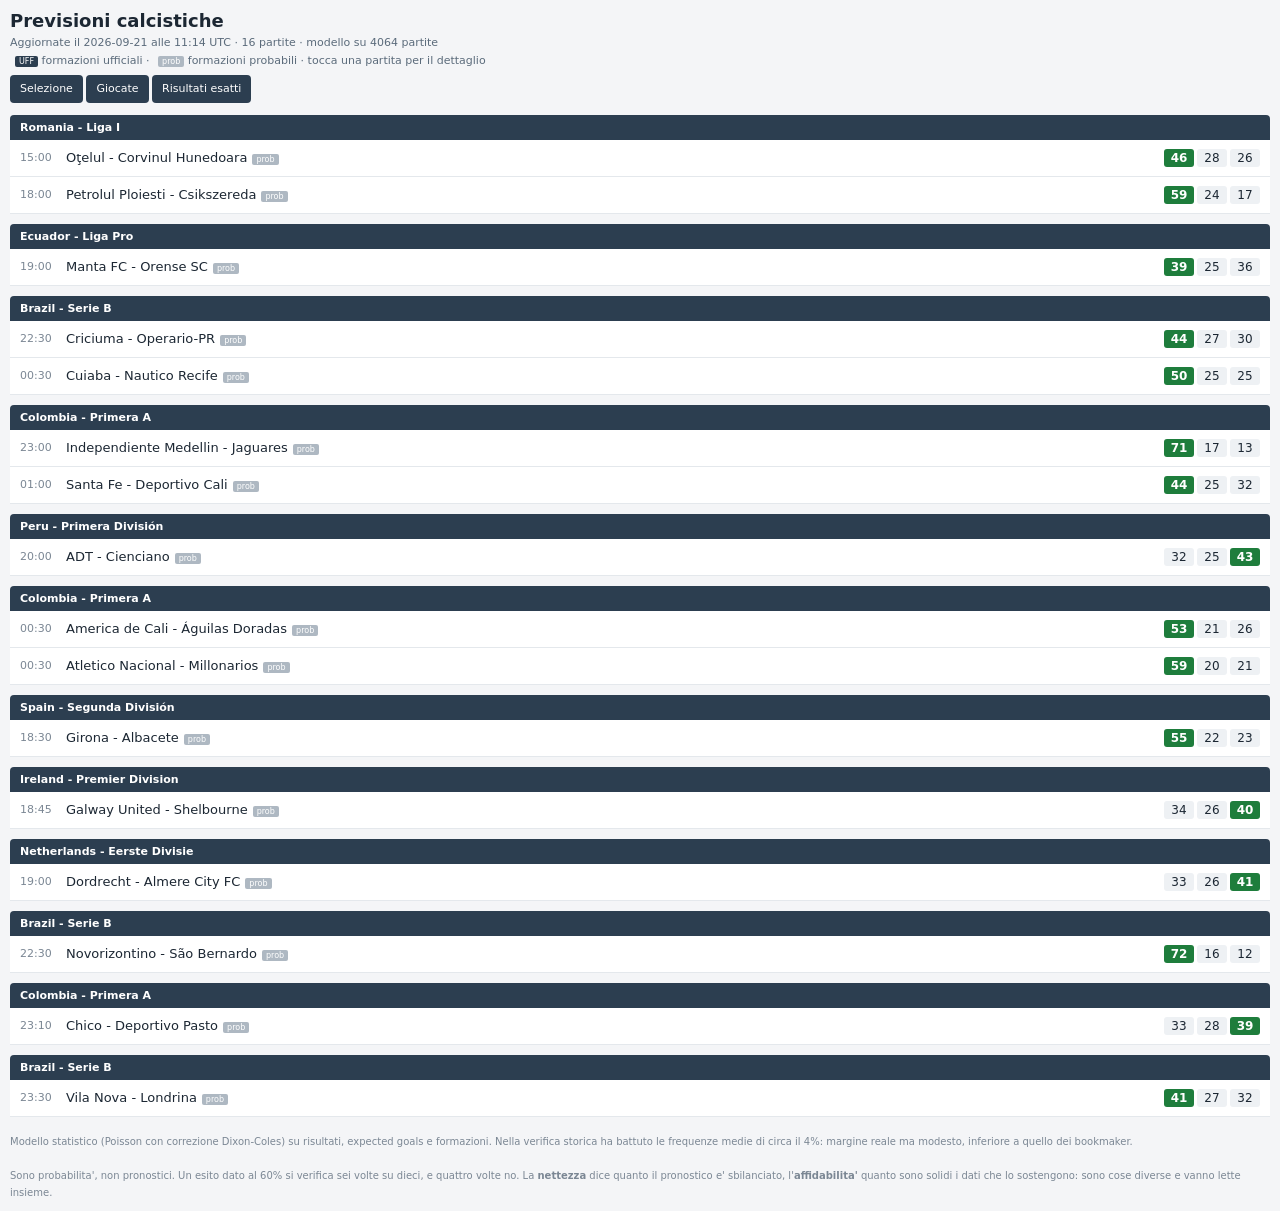
==== commit 49b2e6f2: "Aggiornamento 2026-09-21 11:15 UTC" ====
--- a/docs/index.html
+++ b/docs/index.html
@@ -60,7 +60,7 @@
 </style></head><body>
 <h1>Previsioni calcistiche</h1>
 <div class="info">
-Aggiornate il 2026-09-21 alle 10:41 UTC &middot;
+Aggiornate il 2026-09-21 alle 11:14 UTC &middot;
 16 partite &middot; modello su 4064 partite<br>
 <span class="uff">UFF</span> formazioni ufficiali &middot;
 <span class="prob">prob</span> formazioni probabili &middot;
@@ -69,7 +69,7 @@
 <a href="giocate.html" class="collegamento">Giocate</a>
 <a href="esatti.html" class="collegamento">Risultati esatti</a>
 </div>
-<div class="lega">Romania - Liga I</div><details><summary><span class="ora">15:00</span><span class="squadre">Oţelul - Corvinul Hunedoara<span class="prob">prob</span></span><span class="quote"><span class="q forte">46</span><span class="q">28</span><span class="q">26</span></span></summary><div class="dett"><div class="gruppo"><div class="tit">Esito finale</div><div class="m"><span class="e">1</span><span class="v">46%</span></div><div class="m"><span class="e">X</span><span class="v">28%</span></div><div class="m"><span class="e">2</span><span class="v">26%</span></div></div><div class="gruppo"><div class="tit">Doppia chance</div><div class="m"><span class="e">1X</span><span class="v">74%</span></div><div class="m"><span class="e">12</span><span class="v">72%</span></div><div class="m"><span class="e">X2</span><span class="v">54%</span></div></div><div class="gruppo"><div class="tit">Totale gol</div><div class="m"><span class="e">Over 1.5</span><span class="v">69%</span></div><div class="m"><span class="e">Under 1.5</span><span class="v">31%</span></div><div class="m"><span class="e">Over 2.5</span><span class="v">43%</span></div><div class="m"><span class="e">Under 2.5</span><span class="v">57%</span></div><div class="m"><span class="e">Over 3.5</span><span class="v">22%</span></div><div class="m"><span class="e">Under 3.5</span><span class="v">78%</span></div></div><div class="gruppo"><div class="tit">Entrambe a segno</div><div class="m"><span class="e">Gol</span><span class="v">48%</span></div><div class="m"><span class="e">NoGol</span><span class="v">52%</span></div></div><div class="gruppo"><div class="tit">Risultati piu' probabili</div><div class="punteggi">1-1 <b>13%</b> &middot; 1-0 <b>12%</b> &middot; 0-0 <b>10%</b> &middot; 2-0 <b>9%</b> &middot; 2-1 <b>9%</b></div></div><div class="gruppo"><div class="tit">Confronto con i bookmaker</div><div class="cf intestazione"><span class="e"></span><span class="n">noi</span><span class="mk">mercato</span><span class="dv">scarto</span></div><div class="cf"><span class="e">1</span><span class="n">46%</span><span class="mk">37%</span><span class="dv piu">+9</span></div><div class="cf"><span class="e">X</span><span class="n">28%</span><span class="mk">31%</span><span class="dv meno">-2</span></div><div class="cf"><span class="e">2</span><span class="n">26%</span><span class="mk">33%</span><span class="dv meno">-7</span></div><div class="spiega">medie di 9 bookmaker, margine del 9.5% gia' tolto</div></div><div class="indici"><div><span class="e">Nettezza</span> <b>19</b>/100<div class="spiega">quanto il pronostico e' sbilanciato</div></div><div><span class="e">Affidabilita'</span> <b>78</b>/100 <span class="tag alta">alta</span><div class="spiega">storico: 9 e 9 partite &middot; formazioni: probabile</div></div><div><span class="e">Gol attesi</span> <b>1.40 - 0.99</b><div class="spiega">totale 2.38</div></div></div></div></details><details><summary><span class="ora">18:00</span><span class="squadre">Petrolul Ploiesti - Csikszereda<span class="prob">prob</span></span><span class="quote"><span class="q forte">59</span><span class="q">24</span><span class="q">17</span></span></summary><div class="dett"><div class="gruppo"><div class="tit">Esito finale</div><div class="m"><span class="e">1</span><span class="v">59%</span></div><div class="m"><span class="e">X</span><span class="v">24%</span></div><div class="m"><span class="e">2</span><span class="v">17%</span></div></div><div class="gruppo"><div class="tit">Doppia chance</div><div class="m"><span class="e">1X</span><span class="v">83%</span></div><div class="m"><span class="e">12</span><span class="v">76%</span></div><div class="m"><span class="e">X2</span><span class="v">41%</span></div></div><div class="gruppo"><div class="tit">Totale gol</div><div class="m"><span class="e">Over 1.5</span><span class="v">75%</span></div><div class="m"><span class="e">Under 1.5</span><span class="v">25%</span></div><div class="m"><span class="e">Over 2.5</span><span class="v">49%</span></div><div class="m"><span class="e">Under 2.5</span><span class="v">51%</span></div><div class="m"><span class="e">Over 3.5</span><span class="v">27%</span></div><div class="m"><span class="e">Under 3.5</span><span class="v">73%</span></div></div><div class="gruppo"><div class="tit">Entrambe a segno</div><div class="m"><span class="e">Gol</span><span class="v">48%</span></div><div class="m"><span class="e">NoGol</span><span class="v">52%</span></div></div><div class="gruppo"><div class="tit">Risultati piu' probabili</div><div class="punteggi">1-0 <b>12%</b> &middot; 2-0 <b>11%</b> &middot; 1-1 <b>11%</b> &middot; 2-1 <b>10%</b> &middot; 0-0 <b>8%</b></div></div><div class="gruppo"><div class="tit">Confronto con i bookmaker</div><div class="cf intestazione"><span class="e"></span><span class="n">noi</span><span class="mk">mercato</span><span class="dv">scarto</span></div><div class="cf"><span class="e">1</span><span class="n">59%</span><span class="mk">55%</span><span class="dv piu">+4</span></div><div class="cf"><span class="e">X</span><span class="n">24%</span><span class="mk">25%</span><span class="dv meno">-1</span></div><div class="cf"><span class="e">2</span><span class="n">17%</span><span class="mk">19%</span><span class="dv meno">-2</span></div><div class="spiega">medie di 9 bookmaker, margine del 9.1% gia' tolto</div></div><div class="indici"><div><span class="e">Nettezza</span> <b>39</b>/100<div class="spiega">quanto il pronostico e' sbilanciato</div></div><div><span class="e">Affidabilita'</span> <b>78</b>/100 <span class="tag alta">alta</span><div class="spiega">storico: 9 e 9 partite &middot; formazioni: probabile</div></div><div><span class="e">Gol attesi</span> <b>1.79 - 0.85</b><div class="spiega">totale 2.64</div></div></div></div></details><div class="lega">Ecuador - Liga Pro</div><details><summary><span class="ora">19:00</span><span class="squadre">Manta FC - Orense SC<span class="prob">prob</span></span><span class="quote"><span class="q forte">39</span><span class="q">25</span><span class="q">36</span></span></summary><div class="dett"><div class="gruppo"><div class="tit">Esito finale</div><div class="m"><span class="e">1</span><span class="v">39%</span></div><div class="m"><span class="e">X</span><span class="v">25%</span></div><div class="m"><span class="e">2</span><span class="v">36%</span></div></div><div class="gruppo"><div class="tit">Doppia chance</div><div class="m"><span class="e">1X</span><span class="v">64%</span></div><div class="m"><span class="e">12</span><span class="v">75%</span></div><div class="m"><span class="e">X2</span><span class="v">61%</span></div></div><div class="gruppo"><div class="tit">Totale gol</div><div class="m"><span class="e">Over 1.5</span><span class="v">81%</span></div><div class="m"><span class="e">Under 1.5</span><span class="v">19%</span></div><div class="m"><span class="e">Over 2.5</span><span class="v">59%</span></div><div class="m"><span class="e">Under 2.5</span><span class="v">41%</span></div><div class="m"><span class="e">Over 3.5</span><span class="v">36%</span></div><div class="m"><span class="e">Under 3.5</span><span class="v">64%</span></div></div><div class="gruppo"><div class="tit">Entrambe a segno</div><div class="m"><span class="e">Gol</span><span class="v">62%</span></div><div class="m"><span class="e">NoGol</span><span class="v">38%</span></div></div><div class="gruppo"><div class="tit">Risultati piu' probabili</div><div class="punteggi">1-1 <b>12%</b> &middot; 2-1 <b>9%</b> &middot; 1-2 <b>8%</b> &middot; 1-0 <b>7%</b> &middot; 0-1 <b>7%</b></div></div><div class="gruppo"><div class="tit">Confronto con i bookmaker</div><div class="cf intestazione"><span class="e"></span><span class="n">noi</span><span class="mk">mercato</span><span class="dv">scarto</span></div><div class="cf"><span class="e">1</span><span class="n">39%</span><span class="mk">37%</span><span class="dv piu">+1</span></div><div class="cf"><span class="e">X</span><span class="n">25%</span><span class="mk">30%</span><span class="dv meno">-5</span></div><div class="cf"><span class="e">2</span><span class="n">36%</span><span class="mk">32%</span><span class="dv piu">+4</span></div><div class="spiega">medie di 8 bookmaker, margine del 10.3% gia' tolto</div></div><div class="indici"><div><span class="e">Nettezza</span> <b>8</b>/100<div class="spiega">quanto il pronostico e' sbilanciato</div></div><div><span class="e">Affidabilita'</span> <b>84</b>/100 <span class="tag alta">alta</span><div class="spiega">storico: 30 e 30 partite &middot; formazioni: probabile</div></div><div><span class="e">Gol attesi</span> <b>1.55 - 1.50</b><div class="spiega">totale 3.05</div></div></div></div></details><div class="lega">Brazil - Serie B</div><details><summary><span class="ora">22:30</span><span class="squadre">Criciuma - Operario-PR<span class="prob">prob</span></span><span class="quote"><span class="q forte">44</span><span class="q">27</span><span class="q">30</span></span></summary><div class="dett"><div class="gruppo"><div class="tit">Esito finale</div><div class="m"><span class="e">1</span><span class="v">44%</span></div><div class="m"><span class="e">X</span><span class="v">27%</span></div><div class="m"><span class="e">2</span><span class="v">30%</span></div></div><div class="gruppo"><div class="tit">Doppia chance</div><div class="m"><span class="e">1X</span><span class="v">70%</span></div><div class="m"><span class="e">12</span><span class="v">73%</span></div><div class="m"><span class="e">X2</span><span class="v">56%</span></div></div><div class="gruppo"><div class="tit">Totale gol</div><div class="m"><span class="e">Over 1.5</span><span class="v">76%</span></div><div class="m"><span class="e">Under 1.5</span><span class="v">24%</span></div><div class="m"><span class="e">Over 2.5</span><span class="v">51%</span></div><div class="m"><span class="e">Under 2.5</span><span class="v">49%</span></div><div class="m"><span class="e">Over 3.5</span><span class="v">29%</span></div><div class="m"><span class="e">Under 3.5</span><span class="v">71%</span></div></div><div class="gruppo"><div class="tit">Entrambe a segno</div><div class="m"><span class="e">Gol</span><span class="v">55%</span></div><div class="m"><span class="e">NoGol</span><span class="v">45%</span></div></div><div class="gruppo"><div class="tit">Risultati piu' probabili</div><div class="punteggi">1-1 <b>13%</b> &middot; 1-0 <b>9%</b> &middot; 2-1 <b>9%</b> &middot; 2-0 <b>7%</b> &middot; 0-1 <b>7%</b></div></div><div class="gruppo"><div class="tit">Confronto con i bookmaker</div><div class="cf intestazione"><span class="e"></span><span class="n">noi</span><span class="mk">mercato</span><span class="dv">scarto</span></div><div class="cf"><span class="e">1</span><span class="n">44%</span><span class="mk">55%</span><span class="dv meno">-11</span></div><div class="cf"><span class="e">X</span><span class="n">27%</span><span class="mk">27%</span><span class="dv meno">-1</span></div><div class="cf"><span class="e">2</span><span class="n">30%</span><span class="mk">18%</span><span class="dv piu">+12</span></div><div class="spiega">medie di 9 bookmaker, margine del 7.7% gia' tolto</div></div><div class="indici"><div><span class="e">Nettezza</span> <b>15</b>/100<div class="spiega">quanto il pronostico e' sbilanciato</div></div><div><span class="e">Affidabilita'</span> <b>84</b>/100 <span class="tag alta">alta</span><div class="spiega">storico: 28 e 28 partite &middot; formazioni: probabile</div></div><div><span class="e">Gol attesi</span> <b>1.51 - 1.21</b><div class="spiega">totale 2.72</div></div></div></div></details><details><summary><span class="ora">00:30</span><span class="squadre">Cuiaba - Nautico Recife<span class="prob">prob</span></span><span class="quote"><span class="q forte">50</span><span class="q">25</span><span class="q">25</span></span></summary><div class="dett"><div class="gruppo"><div class="tit">Esito finale</div><div class="m"><span class="e">1</span><span class="v">50%</span></div><div class="m"><span class="e">X</span><span class="v">25%</span></div><div class="m"><span class="e">2</span><span class="v">25%</span></div></div><div class="gruppo"><div class="tit">Doppia chance</div><div class="m"><span class="e">1X</span><span class="v">75%</span></div><div class="m"><span class="e">12</span><span class="v">75%</span></div><div class="m"><span class="e">X2</span><span class="v">50%</span></div></div><div class="gruppo"><div class="tit">Totale gol</div><div class="m"><span class="e">Over 1.5</span><span class="v">80%</span></div><div class="m"><span class="e">Under 1.5</span><span class="v">20%</span></div><div class="m"><span class="e">Over 2.5</span><span class="v">56%</span></div><div class="m"><span class="e">Under 2.5</span><span class="v">44%</span></div><div class="m"><span class="e">Over 3.5</span><span class="v">34%</span></div><div class="m"><span class="e">Under 3.5</span><span class="v">66%</span></div></div><div class="gruppo"><div class="tit">Entrambe a segno</div><div class="m"><span class="e">Gol</span><span class="v">58%</span></div><div class="m"><span class="e">NoGol</span><span class="v">42%</span></div></div><div class="gruppo"><div class="tit">Risultati piu' probabili</div><div class="punteggi">1-1 <b>12%</b> &middot; 2-1 <b>10%</b> &middot; 1-0 <b>9%</b> &middot; 2-0 <b>8%</b> &middot; 1-2 <b>7%</b></div></div><div class="gruppo"><div class="tit">Confronto con i bookmaker</div><div class="cf intestazione"><span class="e"></span><span class="n">noi</span><span class="mk">mercato</span><span class="dv">scarto</span></div><div class="cf"><span class="e">1</span><span class="n">50%</span><span class="mk">46%</span><span class="dv piu">+4</span></div><div class="cf"><span class="e">X</span><span class="n">25%</span><span class="mk">29%</span><span class="dv meno">-5</span></div><div class="cf"><span class="e">2</span><span class="n">25%</span><span class="mk">25%</span><span class="dv piu">+0</span></div><div class="spiega">medie di 9 bookmaker, margine del 8.2% gia' tolto</div></div><div class="indici"><div><span class="e">Nettezza</span> <b>25</b>/100<div class="spiega">quanto il pronostico e' sbilanciato</div></div><div><span class="e">Affidabilita'</span> <b>84</b>/100 <span class="tag alta">alta</span><div class="spiega">storico: 28 e 28 partite &middot; formazioni: probabile</div></div><div><span class="e">Gol attesi</span> <b>1.75 - 1.19</b><div class="spiega">totale 2.94</div></div></div></div></details><div class="lega">Colombia - Primera A</div><details><summary><span class="ora">23:00</span><span class="squadre">Independiente Medellin - Jaguares<span class="prob">prob</span></span><span class="quote"><span class="q forte">71</span><span class="q">17</span><span class="q">13</span></span></summary><div class="dett"><div class="gruppo"><div class="tit">Esito finale</div><div class="m"><span class="e">1</span><span class="v">71%</span></div><div class="m"><span class="e">X</span><span class="v">17%</span></div><div class="m"><span class="e">2</span><span class="v">13%</span></div></div><div class="gruppo"><div class="tit">Doppia chance</div><div class="m"><span class="e">1X</span><span class="v">87%</span></div><div class="m"><span class="e">12</span><span class="v">83%</span></div><div class="m"><span class="e">X2</span><span class="v">29%</span></div></div><div class="gruppo"><div class="tit">Totale gol</div><div class="m"><span class="e">Over 1.5</span><span class="v">89%</span></div><div class="m"><span class="e">Under 1.5</span><span class="v">11%</span></div><div class="m"><span class="e">Over 2.5</span><span class="v">72%</span></div><div class="m"><span class="e">Under 2.5</span><span class="v">28%</span></div><div class="m"><span class="e">Over 3.5</span><span class="v">52%</span></div><div class="m"><span class="e">Under 3.5</span><span class="v">48%</span></div></div><div class="gruppo"><div class="tit">Entrambe a segno</div><div class="m"><span class="e">Gol</span><span class="v">62%</span></div><div class="m"><span class="e">NoGol</span><span class="v">38%</span></div></div><div class="gruppo"><div class="tit">Risultati piu' probabili</div><div class="punteggi">2-1 <b>9%</b> &middot; 2-0 <b>8%</b> &middot; 3-1 <b>8%</b> &middot; 3-0 <b>8%</b> &middot; 1-1 <b>7%</b></div></div><div class="gruppo"><div class="tit">Confronto con i bookmaker</div><div class="cf intestazione"><span class="e"></span><span class="n">noi</span><span class="mk">mercato</span><span class="dv">scarto</span></div><div class="cf"><span class="e">1</span><span class="n">71%</span><span class="mk">71%</span><span class="dv piu">+0</span></div><div class="cf"><span class="e">X</span><span class="n">17%</span><span class="mk">19%</span><span class="dv meno">-2</span></div><div class="cf"><span class="e">2</span><span class="n">13%</span><span class="mk">11%</span><span class="dv piu">+2</span></div><div class="spiega">medie di 8 bookmaker, margine del 7.8% gia' tolto</div></div><div class="indici"><div><span class="e">Nettezza</span> <b>56</b>/100<div class="spiega">quanto il pronostico e' sbilanciato</div></div><div><span class="e">Affidabilita'</span> <b>84</b>/100 <span class="tag alta">alta</span><div class="spiega">storico: 27 e 27 partite &middot; formazioni: probabile</div></div><div><span class="e">Gol attesi</span> <b>2.68 - 1.07</b><div class="spiega">totale 3.75</div></div></div></div></details><details><summary><span class="ora">01:00</span><span class="squadre">Santa Fe - Deportivo Cali<span class="prob">prob</span></span><span class="quote"><span class="q forte">44</span><span class="q">25</span><span class="q">32</span></span></summary><div class="dett"><div class="gruppo"><div class="tit">Esito finale</div><div class="m"><span class="e">1</span><span class="v">44%</span></div><div class="m"><span class="e">X</span><span class="v">25%</span></div><div class="m"><span class="e">2</span><span class="v">32%</span></div></div><div class="gruppo"><div class="tit">Doppia chance</div><div class="m"><span class="e">1X</span><span class="v">68%</span></div><div class="m"><span class="e">12</span><span class="v">75%</span></div><div class="m"><span class="e">X2</span><span class="v">56%</span></div></div><div class="gruppo"><div class="tit">Totale gol</div><div class="m"><span class="e">Over 1.5</span><span class="v">82%</span></div><div class="m"><span class="e">Under 1.5</span><span class="v">18%</span></div><div class="m"><span class="e">Over 2.5</span><span class="v">60%</span></div><div class="m"><span class="e">Under 2.5</span><span class="v">40%</span></div><div class="m"><span class="e">Over 3.5</span><span class="v">37%</span></div><div class="m"><span class="e">Under 3.5</span><span class="v">63%</span></div></div><div class="gruppo"><div class="tit">Entrambe a segno</div><div class="m"><span class="e">Gol</span><span class="v">62%</span></div><div class="m"><span class="e">NoGol</span><span class="v">38%</span></div></div><div class="gruppo"><div class="tit">Risultati piu' probabili</div><div class="punteggi">1-1 <b>11%</b> &middot; 2-1 <b>9%</b> &middot; 1-2 <b>8%</b> &middot; 1-0 <b>7%</b> &middot; 2-0 <b>6%</b></div></div><div class="gruppo"><div class="tit">Confronto con i bookmaker</div><div class="cf intestazione"><span class="e"></span><span class="n">noi</span><span class="mk">mercato</span><span class="dv">scarto</span></div><div class="cf"><span class="e">1</span><span class="n">44%</span><span class="mk">44%</span><span class="dv piu">+0</span></div><div class="cf"><span class="e">X</span><span class="n">25%</span><span class="mk">30%</span><span class="dv meno">-6</span></div><div class="cf"><span class="e">2</span><span class="n">32%</span><span class="mk">26%</span><span class="dv piu">+6</span></div><div class="spiega">medie di 8 bookmaker, margine del 7.6% gia' tolto</div></div><div class="indici"><div><span class="e">Nettezza</span> <b>16</b>/100<div class="spiega">quanto il pronostico e' sbilanciato</div></div><div><span class="e">Affidabilita'</span> <b>84</b>/100 <span class="tag alta">alta</span><div class="spiega">storico: 32 e 28 partite &middot; formazioni: probabile</div></div><div><span class="e">Gol attesi</span> <b>1.69 - 1.41</b><div class="spiega">totale 3.10</div></div></div></div></details><div class="lega">Peru - Primera División</div><details><summary><span class="ora">20:00</span><span class="squadre">ADT - Cienciano<span class="prob">prob</span></span><span class="quote"><span class="q">32</span><span class="q">25</span><span class="q forte">43</span></span></summary><div class="dett"><div class="gruppo"><div class="tit">Esito finale</div><div class="m"><span class="e">1</span><span class="v">32%</span></div><div class="m"><span class="e">X</span><span class="v">25%</span></div><div class="m"><span class="e">2</span><span class="v">43%</span></div></div><div class="gruppo"><div class="tit">Doppia chance</div><div class="m"><span class="e">1X</span><span class="v">57%</span></div><div class="m"><span class="e">12</span><span class="v">75%</span></div><div class="m"><span class="e">X2</span><span class="v">68%</span></div></div><div class="gruppo"><div class="tit">Totale gol</div><div class="m"><span class="e">Over 1.5</span><span class="v">82%</span></div><div class="m"><span class="e">Under 1.5</span><span class="v">18%</span></div><div class="m"><span class="e">Over 2.5</span><span class="v">59%</span></div><div class="m"><span class="e">Under 2.5</span><span class="v">41%</span></div><div class="m"><span class="e">Over 3.5</span><span class="v">37%</span></div><div class="m"><span class="e">Under 3.5</span><span class="v">63%</span></div></div><div class="gruppo"><div class="tit">Entrambe a segno</div><div class="m"><span class="e">Gol</span><span class="v">62%</span></div><div class="m"><span class="e">NoGol</span><span class="v">38%</span></div></div><div class="gruppo"><div class="tit">Risultati piu' probabili</div><div class="punteggi">1-1 <b>11%</b> &middot; 1-2 <b>9%</b> &middot; 2-1 <b>8%</b> &middot; 0-1 <b>7%</b> &middot; 0-2 <b>6%</b></div></div><div class="gruppo"><div class="tit">Confronto con i bookmaker</div><div class="cf intestazione"><span class="e"></span><span class="n">noi</span><span class="mk">mercato</span><span class="dv">scarto</span></div><div class="cf"><span class="e">1</span><span class="n">32%</span><span class="mk">32%</span><span class="dv piu">+0</span></div><div class="cf"><span class="e">X</span><span class="n">25%</span><span class="mk">28%</span><span class="dv meno">-3</span></div><div class="cf"><span class="e">2</span><span class="n">43%</span><span class="mk">41%</span><span class="dv piu">+3</span></div><div class="spiega">medie di 6 bookmaker, margine del 8.8% gia' tolto</div></div><div class="indici"><div><span class="e">Nettezza</span> <b>15</b>/100<div class="spiega">quanto il pronostico e' sbilanciato</div></div><div><span class="e">Affidabilita'</span> <b>84</b>/100 <span class="tag alta">alta</span><div class="spiega">storico: 26 e 25 partite &middot; formazioni: probabile</div></div><div><span class="e">Gol attesi</span> <b>1.41 - 1.67</b><div class="spiega">totale 3.07</div></div></div></div></details><div class="lega">Colombia - Primera A</div><details><summary><span class="ora">00:30</span><span class="squadre">America de Cali - Águilas Doradas<span class="prob">prob</span></span><span class="quote"><span class="q forte">53</span><span class="q">21</span><span class="q">26</span></span></summary><div class="dett"><div class="gruppo"><div class="tit">Esito finale</div><div class="m"><span class="e">1</span><span class="v">53%</span></div><div class="m"><span class="e">X</span><span class="v">21%</span></div><div class="m"><span class="e">2</span><span class="v">26%</span></div></div><div class="gruppo"><div class="tit">Doppia chance</div><div class="m"><span class="e">1X</span><span class="v">74%</span></div><div class="m"><span class="e">12</span><span class="v">79%</span></div><div class="m"><span class="e">X2</span><span class="v">47%</span></div></div><div class="gruppo"><div class="tit">Totale gol</div><div class="m"><span class="e">Over 1.5</span><span class="v">89%</span></div><div class="m"><span class="e">Under 1.5</span><span class="v">11%</span></div><div class="m"><span class="e">Over 2.5</span><span class="v">71%</span></div><div class="m"><span class="e">Under 2.5</span><span class="v">29%</span></div><div class="m"><span class="e">Over 3.5</span><span class="v">50%</span></div><div class="m"><span class="e">Under 3.5</span><span class="v">50%</span></div></div><div class="gruppo"><div class="tit">Entrambe a segno</div><div class="m"><span class="e">Gol</span><span class="v">69%</span></div><div class="m"><span class="e">NoGol</span><span class="v">31%</span></div></div><div class="gruppo"><div class="tit">Risultati piu' probabili</div><div class="punteggi">2-1 <b>9%</b> &middot; 1-1 <b>9%</b> &middot; 2-2 <b>7%</b> &middot; 3-1 <b>7%</b> &middot; 1-2 <b>6%</b></div></div><div class="gruppo"><div class="tit">Confronto con i bookmaker</div><div class="cf intestazione"><span class="e"></span><span class="n">noi</span><span class="mk">mercato</span><span class="dv">scarto</span></div><div class="cf"><span class="e">1</span><span class="n">53%</span><span class="mk">56%</span><span class="dv meno">-3</span></div><div class="cf"><span class="e">X</span><span class="n">21%</span><span class="mk">26%</span><span class="dv meno">-4</span></div><div class="cf"><span class="e">2</span><span class="n">26%</span><span class="mk">18%</span><span class="dv piu">+8</span></div><div class="spiega">medie di 7 bookmaker, margine del 7.7% gia' tolto</div></div><div class="indici"><div><span class="e">Nettezza</span> <b>30</b>/100<div class="spiega">quanto il pronostico e' sbilanciato</div></div><div><span class="e">Affidabilita'</span> <b>84</b>/100 <span class="tag alta">alta</span><div class="spiega">storico: 31 e 27 partite &middot; formazioni: probabile</div></div><div><span class="e">Gol attesi</span> <b>2.20 - 1.50</b><div class="spiega">totale 3.70</div></div></div></div></details><details><summary><span class="ora">00:30</span><span class="squadre">Atletico Nacional - Millonarios<span class="prob">prob</span></span><span class="quote"><span class="q forte">59</span><span class="q">20</span><span class="q">21</span></span></summary><div class="dett"><div class="gruppo"><div class="tit">Esito finale</div><div class="m"><span class="e">1</span><span class="v">59%</span></div><div class="m"><span class="e">X</span><span class="v">20%</span></div><div class="m"><span class="e">2</span><span class="v">21%</span></div></div><div class="gruppo"><div class="tit">Doppia chance</div><div class="m"><span class="e">1X</span><span class="v">79%</span></div><div class="m"><span class="e">12</span><span class="v">80%</span></div><div class="m"><span class="e">X2</span><span class="v">41%</span></div></div><div class="gruppo"><div class="tit">Totale gol</div><div class="m"><span class="e">Over 1.5</span><span class="v">88%</span></div><div class="m"><span class="e">Under 1.5</span><span class="v">12%</span></div><div class="m"><span class="e">Over 2.5</span><span class="v">70%</span></div><div class="m"><span class="e">Under 2.5</span><span class="v">30%</span></div><div class="m"><span class="e">Over 3.5</span><span class="v">49%</span></div><div class="m"><span class="e">Under 3.5</span><span class="v">51%</span></div></div><div class="gruppo"><div class="tit">Entrambe a segno</div><div class="m"><span class="e">Gol</span><span class="v">67%</span></div><div class="m"><span class="e">NoGol</span><span class="v">33%</span></div></div><div class="gruppo"><div class="tit">Risultati piu' probabili</div><div class="punteggi">2-1 <b>9%</b> &middot; 1-1 <b>8%</b> &middot; 3-1 <b>7%</b> &middot; 2-0 <b>7%</b> &middot; 2-2 <b>6%</b></div></div><div class="indici"><div><span class="e">Nettezza</span> <b>38</b>/100<div class="spiega">quanto il pronostico e' sbilanciato</div></div><div><span class="e">Affidabilita'</span> <b>84</b>/100 <span class="tag alta">alta</span><div class="spiega">storico: 33 e 30 partite &middot; formazioni: probabile</div></div><div><span class="e">Gol attesi</span> <b>2.31 - 1.33</b><div class="spiega">totale 3.64</div></div></div></div></details><div class="lega">Spain - Segunda División</div><details><summary><span class="ora">18:30</span><span class="squadre">Girona - Albacete<span class="prob">prob</span></span><span class="quote"><span class="q forte">55</span><span class="q">22</span><span class="q">23</span></span></summary><div class="dett"><div class="gruppo"><div class="tit">Esito finale</div><div class="m"><span class="e">1</span><span class="v">55%</span></div><div class="m"><span class="e">X</span><span class="v">22%</span></div><div class="m"><span class="e">2</span><span class="v">23%</span></div></div><div class="gruppo"><div class="tit">Doppia chance</div><div class="m"><span class="e">1X</span><span class="v">77%</span></div><div class="m"><span class="e">12</span><span class="v">78%</span></div><div class="m"><span class="e">X2</span><span class="v">45%</span></div></div><div class="gruppo"><div class="tit">Totale gol</div><div class="m"><span class="e">Over 1.5</span><span class="v">85%</span></div><div class="m"><span class="e">Under 1.5</span><span class="v">15%</span></div><div class="m"><span class="e">Over 2.5</span><span class="v">64%</span></div><div class="m"><span class="e">Under 2.5</span><span class="v">36%</span></div><div class="m"><span class="e">Over 3.5</span><span class="v">42%</span></div><div class="m"><span class="e">Under 3.5</span><span class="v">58%</span></div></div><div class="gruppo"><div class="tit">Entrambe a segno</div><div class="m"><span class="e">Gol</span><span class="v">63%</span></div><div class="m"><span class="e">NoGol</span><span class="v">37%</span></div></div><div class="gruppo"><div class="tit">Risultati piu' probabili</div><div class="punteggi">1-1 <b>10%</b> &middot; 2-1 <b>10%</b> &middot; 2-0 <b>8%</b> &middot; 1-0 <b>7%</b> &middot; 3-1 <b>7%</b></div></div><div class="gruppo"><div class="tit">Confronto con i bookmaker</div><div class="cf intestazione"><span class="e"></span><span class="n">noi</span><span class="mk">mercato</span><span class="dv">scarto</span></div><div class="cf"><span class="e">1</span><span class="n">55%</span><span class="mk">62%</span><span class="dv meno">-8</span></div><div class="cf"><span class="e">X</span><span class="n">22%</span><span class="mk">21%</span><span class="dv piu">+1</span></div><div class="cf"><span class="e">2</span><span class="n">23%</span><span class="mk">17%</span><span class="dv piu">+7</span></div><div class="spiega">medie di 7 bookmaker, margine del 7.9% gia' tolto</div></div><div class="indici"><div><span class="e">Nettezza</span> <b>32</b>/100<div class="spiega">quanto il pronostico e' sbilanciato</div></div><div><span class="e">Affidabilita'</span> <b>84</b>/100 <span class="tag alta">alta</span><div class="spiega">storico: 12 e 12 partite &middot; formazioni: probabile</div></div><div><span class="e">Gol attesi</span> <b>2.03 - 1.27</b><div class="spiega">totale 3.30</div></div></div></div></details><div class="lega">Ireland - Premier Division</div><details><summary><span class="ora">18:45</span><span class="squadre">Galway United - Shelbourne<span class="prob">prob</span></span><span class="quote"><span class="q">34</span><span class="q">26</span><span class="q forte">40</span></span></summary><div class="dett"><div class="gruppo"><div class="tit">Esito finale</div><div class="m"><span class="e">1</span><span class="v">34%</span></div><div class="m"><span class="e">X</span><span class="v">26%</span></div><div class="m"><span class="e">2</span><span class="v">40%</span></div></div><div class="gruppo"><div class="tit">Doppia chance</div><div class="m"><span class="e">1X</span><span class="v">60%</span></div><div class="m"><span class="e">12</span><span class="v">74%</span></div><div class="m"><span class="e">X2</span><span class="v">66%</span></div></div><div class="gruppo"><div class="tit">Totale gol</div><div class="m"><span class="e">Over 1.5</span><span class="v">79%</span></div><div class="m"><span class="e">Under 1.5</span><span class="v">21%</span></div><div class="m"><span class="e">Over 2.5</span><span class="v">56%</span></div><div class="m"><span class="e">Under 2.5</span><span class="v">44%</span></div><div class="m"><span class="e">Over 3.5</span><span class="v">34%</span></div><div class="m"><span class="e">Under 3.5</span><span class="v">66%</span></div></div><div class="gruppo"><div class="tit">Entrambe a segno</div><div class="m"><span class="e">Gol</span><span class="v">59%</span></div><div class="m"><span class="e">NoGol</span><span class="v">41%</span></div></div><div class="gruppo"><div class="tit">Risultati piu' probabili</div><div class="punteggi">1-1 <b>12%</b> &middot; 1-2 <b>9%</b> &middot; 2-1 <b>8%</b> &middot; 0-1 <b>8%</b> &middot; 1-0 <b>7%</b></div></div><div class="gruppo"><div class="tit">Confronto con i bookmaker</div><div class="cf intestazione"><span class="e"></span><span class="n">noi</span><span class="mk">mercato</span><span class="dv">scarto</span></div><div class="cf"><span class="e">1</span><span class="n">34%</span><span class="mk">33%</span><span class="dv piu">+1</span></div><div class="cf"><span class="e">X</span><span class="n">26%</span><span class="mk">27%</span><span class="dv meno">-1</span></div><div class="cf"><span class="e">2</span><span class="n">40%</span><span class="mk">40%</span><span class="dv pari">+0</span></div><div class="spiega">medie di 6 bookmaker, margine del 7.7% gia' tolto</div></div><div class="indici"><div><span class="e">Nettezza</span> <b>10</b>/100<div class="spiega">quanto il pronostico e' sbilanciato</div></div><div><span class="e">Affidabilita'</span> <b>84</b>/100 <span class="tag alta">alta</span><div class="spiega">storico: 31 e 31 partite &middot; formazioni: probabile</div></div><div><span class="e">Gol attesi</span> <b>1.39 - 1.53</b><div class="spiega">totale 2.92</div></div></div></div></details><div class="lega">Netherlands - Eerste Divisie</div><details><summary><span class="ora">19:00</span><span class="squadre">Dordrecht - Almere City FC<span class="prob">prob</span></span><span class="quote"><span class="q">33</span><span class="q">26</span><span class="q forte">41</span></span></summary><div class="dett"><div class="gruppo"><div class="tit">Esito finale</div><div class="m"><span class="e">1</span><span class="v">33%</span></div><div class="m"><span class="e">X</span><span class="v">26%</span></div><div class="m"><span class="e">2</span><span class="v">41%</span></div></div><div class="gruppo"><div class="tit">Doppia chance</div><div class="m"><span class="e">1X</span><span class="v">59%</span></div><div class="m"><span class="e">12</span><span class="v">74%</span></div><div class="m"><span class="e">X2</span><span class="v">67%</span></div></div><div class="gruppo"><div class="tit">Totale gol</div><div class="m"><span class="e">Over 1.5</span><span class="v">79%</span></div><div class="m"><span class="e">Under 1.5</span><span class="v">21%</span></div><div class="m"><span class="e">Over 2.5</span><span class="v">55%</span></div><div class="m"><span class="e">Under 2.5</span><span class="v">45%</span></div><div class="m"><span class="e">Over 3.5</span><span class="v">33%</span></div><div class="m"><span class="e">Under 3.5</span><span class="v">67%</span></div></div><div class="gruppo"><div class="tit">Entrambe a segno</div><div class="m"><span class="e">Gol</span><span class="v">59%</span></div><div class="m"><span class="e">NoGol</span><span class="v">41%</span></div></div><div class="gruppo"><div class="tit">Risultati piu' probabili</div><div class="punteggi">1-1 <b>12%</b> &middot; 1-2 <b>9%</b> &middot; 2-1 <b>8%</b> &middot; 0-1 <b>8%</b> &middot; 1-0 <b>7%</b></div></div><div class="gruppo"><div class="tit">Confronto con i bookmaker</div><div class="cf intestazione"><span class="e"></span><span class="n">noi</span><span class="mk">mercato</span><span class="dv">scarto</span></div><div class="cf"><span class="e">1</span><span class="n">33%</span><span class="mk">31%</span><span class="dv piu">+2</span></div><div class="cf"><span class="e">X</span><span class="n">26%</span><span class="mk">24%</span><span class="dv piu">+1</span></div><div class="cf"><span class="e">2</span><span class="n">41%</span><span class="mk">44%</span><span class="dv meno">-4</span></div><div class="spiega">medie di 6 bookmaker, margine del 8.1% gia' tolto</div></div><div class="indici"><div><span class="e">Nettezza</span> <b>11</b>/100<div class="spiega">quanto il pronostico e' sbilanciato</div></div><div><span class="e">Affidabilita'</span> <b>84</b>/100 <span class="tag alta">alta</span><div class="spiega">storico: 12 e 16 partite &middot; formazioni: probabile</div></div><div><span class="e">Gol attesi</span> <b>1.37 - 1.53</b><div class="spiega">totale 2.90</div></div></div></div></details><div class="lega">Brazil - Serie B</div><details><summary><span class="ora">22:30</span><span class="squadre">Novorizontino - São Bernardo<span class="prob">prob</span></span><span class="quote"><span class="q forte">72</span><span class="q">16</span><span class="q">12</span></span></summary><div class="dett"><div class="gruppo"><div class="tit">Esito finale</div><div class="m"><span class="e">1</span><span class="v">72%</span></div><div class="m"><span class="e">X</span><span class="v">16%</span></div><div class="m"><span class="e">2</span><span class="v">12%</span></div></div><div class="gruppo"><div class="tit">Doppia chance</div><div class="m"><span class="e">1X</span><span class="v">88%</span></div><div class="m"><span class="e">12</span><span class="v">84%</span></div><div class="m"><span class="e">X2</span><span class="v">28%</span></div></div><div class="gruppo"><div class="tit">Totale gol</div><div class="m"><span class="e">Over 1.5</span><span class="v">88%</span></div><div class="m"><span class="e">Under 1.5</span><span class="v">12%</span></div><div class="m"><span class="e">Over 2.5</span><span class="v">70%</span></div><div class="m"><span class="e">Under 2.5</span><span class="v">30%</span></div><div class="m"><span class="e">Over 3.5</span><span class="v">49%</span></div><div class="m"><span class="e">Under 3.5</span><span class="v">51%</span></div></div><div class="gruppo"><div class="tit">Entrambe a segno</div><div class="m"><span class="e">Gol</span><span class="v">59%</span></div><div class="m"><span class="e">NoGol</span><span class="v">41%</span></div></div><div class="gruppo"><div class="tit">Risultati piu' probabili</div><div class="punteggi">2-1 <b>9%</b> &middot; 2-0 <b>9%</b> &middot; 3-1 <b>8%</b> &middot; 3-0 <b>8%</b> &middot; 1-1 <b>7%</b></div></div><div class="gruppo"><div class="tit">Confronto con i bookmaker</div><div class="cf intestazione"><span class="e"></span><span class="n">noi</span><span class="mk">mercato</span><span class="dv">scarto</span></div><div class="cf"><span class="e">1</span><span class="n">72%</span><span class="mk">60%</span><span class="dv piu">+12</span></div><div class="cf"><span class="e">X</span><span class="n">16%</span><span class="mk">24%</span><span class="dv meno">-7</span></div><div class="cf"><span class="e">2</span><span class="n">12%</span><span class="mk">17%</span><span class="dv meno">-5</span></div><div class="spiega">medie di 6 bookmaker, margine del 7.6% gia' tolto</div></div><div class="indici"><div><span class="e">Nettezza</span> <b>58</b>/100<div class="spiega">quanto il pronostico e' sbilanciato</div></div><div><span class="e">Affidabilita'</span> <b>84</b>/100 <span class="tag alta">alta</span><div class="spiega">storico: 29 e 29 partite &middot; formazioni: probabile</div></div><div><span class="e">Gol attesi</span> <b>2.64 - 1.00</b><div class="spiega">totale 3.64</div></div></div></div></details><div class="lega">Colombia - Primera A</div><details><summary><span class="ora">23:10</span><span class="squadre">Chico - Deportivo Pasto<span class="prob">prob</span></span><span class="quote"><span class="q">33</span><span class="q">28</span><span class="q forte">39</span></span></summary><div class="dett"><div class="gruppo"><div class="tit">Esito finale</div><div class="m"><span class="e">1</span><span class="v">33%</span></div><div class="m"><span class="e">X</span><span class="v">28%</span></div><div class="m"><span class="e">2</span><span class="v">39%</span></div></div><div class="gruppo"><div class="tit">Doppia chance</div><div class="m"><span class="e">1X</span><span class="v">61%</span></div><div class="m"><span class="e">12</span><span class="v">72%</span></div><div class="m"><span class="e">X2</span><span class="v">67%</span></div></div><div class="gruppo"><div class="tit">Totale gol</div><div class="m"><span class="e">Over 1.5</span><span class="v">72%</span></div><div class="m"><span class="e">Under 1.5</span><span class="v">28%</span></div><div class="m"><span class="e">Over 2.5</span><span class="v">46%</span></div><div class="m"><span class="e">Under 2.5</span><span class="v">54%</span></div><div class="m"><span class="e">Over 3.5</span><span class="v">24%</span></div><div class="m"><span class="e">Under 3.5</span><span class="v">76%</span></div></div><div class="gruppo"><div class="tit">Entrambe a segno</div><div class="m"><span class="e">Gol</span><span class="v">51%</span></div><div class="m"><span class="e">NoGol</span><span class="v">49%</span></div></div><div class="gruppo"><div class="tit">Risultati piu' probabili</div><div class="punteggi">1-1 <b>13%</b> &middot; 0-1 <b>10%</b> &middot; 1-0 <b>9%</b> &middot; 0-0 <b>9%</b> &middot; 1-2 <b>8%</b></div></div><div class="gruppo"><div class="tit">Confronto con i bookmaker</div><div class="cf intestazione"><span class="e"></span><span class="n">noi</span><span class="mk">mercato</span><span class="dv">scarto</span></div><div class="cf"><span class="e">1</span><span class="n">33%</span><span class="mk">38%</span><span class="dv meno">-4</span></div><div class="cf"><span class="e">X</span><span class="n">28%</span><span class="mk">31%</span><span class="dv meno">-3</span></div><div class="cf"><span class="e">2</span><span class="n">39%</span><span class="mk">32%</span><span class="dv piu">+7</span></div><div class="spiega">medie di 6 bookmaker, margine del 8.1% gia' tolto</div></div><div class="indici"><div><span class="e">Nettezza</span> <b>8</b>/100<div class="spiega">quanto il pronostico e' sbilanciato</div></div><div><span class="e">Affidabilita'</span> <b>84</b>/100 <span class="tag alta">alta</span><div class="spiega">storico: 28 e 31 partite &middot; formazioni: probabile</div></div><div><span class="e">Gol attesi</span> <b>1.19 - 1.31</b><div class="spiega">totale 2.50</div></div></div></div></details><div class="lega">Brazil - Serie B</div><details><summary><span class="ora">23:30</span><span class="squadre">Vila Nova - Londrina<span class="prob">prob</span></span><span class="quote"><span class="q forte">41</span><span class="q">27</span><span class="q">32</span></span></summary><div class="dett"><div class="gruppo"><div class="tit">Esito finale</div><div class="m"><span class="e">1</span><span class="v">41%</span></div><div class="m"><span class="e">X</span><span class="v">27%</span></div><div class="m"><span class="e">2</span><span class="v">32%</span></div></div><div class="gruppo"><div class="tit">Doppia chance</div><div class="m"><span class="e">1X</span><span class="v">68%</span></div><div class="m"><span class="e">12</span><span class="v">73%</span></div><div class="m"><span class="e">X2</span><span class="v">59%</span></div></div><div class="gruppo"><div class="tit">Totale gol</div><div class="m"><span class="e">Over 1.5</span><span class="v">76%</span></div><div class="m"><span class="e">Under 1.5</span><span class="v">24%</span></div><div class="m"><span class="e">Over 2.5</span><span class="v">51%</span></div><div class="m"><span class="e">Under 2.5</span><span class="v">49%</span></div><div class="m"><span class="e">Over 3.5</span><span class="v">29%</span></div><div class="m"><span class="e">Under 3.5</span><span class="v">71%</span></div></div><div class="gruppo"><div class="tit">Entrambe a segno</div><div class="m"><span class="e">Gol</span><span class="v">56%</span></div><div class="m"><span class="e">NoGol</span><span class="v">44%</span></div></div><div class="gruppo"><div class="tit">Risultati piu' probabili</div><div class="punteggi">1-1 <b>13%</b> &middot; 1-0 <b>9%</b> &middot; 2-1 <b>9%</b> &middot; 0-1 <b>8%</b> &middot; 1-2 <b>8%</b></div></div><div class="gruppo"><div class="tit">Confronto con i bookmaker</div><div class="cf intestazione"><span class="e"></span><span class="n">noi</span><span class="mk">mercato</span><span class="dv">scarto</span></div><div class="cf"><span class="e">1</span><span class="n">41%</span><span class="mk">60%</span><span class="dv meno">-18</span></div><div class="cf"><span class="e">X</span><span class="n">27%</span><span class="mk">25%</span><span class="dv piu">+2</span></div><div class="cf"><span class="e">2</span><span class="n">32%</span><span class="mk">16%</span><span class="dv piu">+16</span></div><div class="spiega">medie di 6 bookmaker, margine del 7.5% gia' tolto</div><div class="avviso">Divergenza forte. Nei nostri test le grandi divergenze sono piu' spesso un errore nostro che un'intuizione: il modello ha poco storico e sottostima le squadre nettamente superiori.</div></div><div class="indici"><div><span class="e">Nettezza</span> <b>12</b>/100<div class="spiega">quanto il pronostico e' sbilanciato</div></div><div><span class="e">Affidabilita'</span> <b>84</b>/100 <span class="tag alta">alta</span><div class="spiega">storico: 29 e 29 partite &middot; formazioni: probabile</div></div><div><span class="e">Gol attesi</span> <b>1.46 - 1.26</b><div class="spiega">totale 2.72</div></div></div></div></details>
+<div class="lega">Romania - Liga I</div><details><summary><span class="ora">15:00</span><span class="squadre">Oţelul - Corvinul Hunedoara<span class="prob">prob</span></span><span class="quote"><span class="q forte">46</span><span class="q">28</span><span class="q">26</span></span></summary><div class="dett"><div class="gruppo"><div class="tit">Esito finale</div><div class="m"><span class="e">1</span><span class="v">46%</span></div><div class="m"><span class="e">X</span><span class="v">28%</span></div><div class="m"><span class="e">2</span><span class="v">26%</span></div></div><div class="gruppo"><div class="tit">Doppia chance</div><div class="m"><span class="e">1X</span><span class="v">74%</span></div><div class="m"><span class="e">12</span><span class="v">72%</span></div><div class="m"><span class="e">X2</span><span class="v">54%</span></div></div><div class="gruppo"><div class="tit">Totale gol</div><div class="m"><span class="e">Over 1.5</span><span class="v">69%</span></div><div class="m"><span class="e">Under 1.5</span><span class="v">31%</span></div><div class="m"><span class="e">Over 2.5</span><span class="v">43%</span></div><div class="m"><span class="e">Under 2.5</span><span class="v">57%</span></div><div class="m"><span class="e">Over 3.5</span><span class="v">22%</span></div><div class="m"><span class="e">Under 3.5</span><span class="v">78%</span></div></div><div class="gruppo"><div class="tit">Entrambe a segno</div><div class="m"><span class="e">Gol</span><span class="v">48%</span></div><div class="m"><span class="e">NoGol</span><span class="v">52%</span></div></div><div class="gruppo"><div class="tit">Risultati piu' probabili</div><div class="punteggi">1-1 <b>13%</b> &middot; 1-0 <b>12%</b> &middot; 0-0 <b>10%</b> &middot; 2-0 <b>9%</b> &middot; 2-1 <b>9%</b></div></div><div class="gruppo"><div class="tit">Confronto con i bookmaker</div><div class="cf intestazione"><span class="e"></span><span class="n">noi</span><span class="mk">mercato</span><span class="dv">scarto</span></div><div class="cf"><span class="e">1</span><span class="n">46%</span><span class="mk">37%</span><span class="dv piu">+9</span></div><div class="cf"><span class="e">X</span><span class="n">28%</span><span class="mk">31%</span><span class="dv meno">-2</span></div><div class="cf"><span class="e">2</span><span class="n">26%</span><span class="mk">33%</span><span class="dv meno">-7</span></div><div class="spiega">medie di 9 bookmaker, margine del 9.5% gia' tolto</div></div><div class="indici"><div><span class="e">Nettezza</span> <b>19</b>/100<div class="spiega">quanto il pronostico e' sbilanciato</div></div><div><span class="e">Affidabilita'</span> <b>78</b>/100 <span class="tag alta">alta</span><div class="spiega">storico: 9 e 9 partite &middot; formazioni: probabile</div></div><div><span class="e">Gol attesi</span> <b>1.40 - 0.99</b><div class="spiega">totale 2.38</div></div></div></div></details><details><summary><span class="ora">18:00</span><span class="squadre">Petrolul Ploiesti - Csikszereda<span class="prob">prob</span></span><span class="quote"><span class="q forte">59</span><span class="q">24</span><span class="q">17</span></span></summary><div class="dett"><div class="gruppo"><div class="tit">Esito finale</div><div class="m"><span class="e">1</span><span class="v">59%</span></div><div class="m"><span class="e">X</span><span class="v">24%</span></div><div class="m"><span class="e">2</span><span class="v">17%</span></div></div><div class="gruppo"><div class="tit">Doppia chance</div><div class="m"><span class="e">1X</span><span class="v">83%</span></div><div class="m"><span class="e">12</span><span class="v">76%</span></div><div class="m"><span class="e">X2</span><span class="v">41%</span></div></div><div class="gruppo"><div class="tit">Totale gol</div><div class="m"><span class="e">Over 1.5</span><span class="v">75%</span></div><div class="m"><span class="e">Under 1.5</span><span class="v">25%</span></div><div class="m"><span class="e">Over 2.5</span><span class="v">49%</span></div><div class="m"><span class="e">Under 2.5</span><span class="v">51%</span></div><div class="m"><span class="e">Over 3.5</span><span class="v">27%</span></div><div class="m"><span class="e">Under 3.5</span><span class="v">73%</span></div></div><div class="gruppo"><div class="tit">Entrambe a segno</div><div class="m"><span class="e">Gol</span><span class="v">48%</span></div><div class="m"><span class="e">NoGol</span><span class="v">52%</span></div></div><div class="gruppo"><div class="tit">Risultati piu' probabili</div><div class="punteggi">1-0 <b>12%</b> &middot; 2-0 <b>11%</b> &middot; 1-1 <b>11%</b> &middot; 2-1 <b>10%</b> &middot; 0-0 <b>8%</b></div></div><div class="gruppo"><div class="tit">Confronto con i bookmaker</div><div class="cf intestazione"><span class="e"></span><span class="n">noi</span><span class="mk">mercato</span><span class="dv">scarto</span></div><div class="cf"><span class="e">1</span><span class="n">59%</span><span class="mk">55%</span><span class="dv piu">+4</span></div><div class="cf"><span class="e">X</span><span class="n">24%</span><span class="mk">25%</span><span class="dv meno">-1</span></div><div class="cf"><span class="e">2</span><span class="n">17%</span><span class="mk">19%</span><span class="dv meno">-2</span></div><div class="spiega">medie di 9 bookmaker, margine del 9.1% gia' tolto</div></div><div class="indici"><div><span class="e">Nettezza</span> <b>39</b>/100<div class="spiega">quanto il pronostico e' sbilanciato</div></div><div><span class="e">Affidabilita'</span> <b>78</b>/100 <span class="tag alta">alta</span><div class="spiega">storico: 9 e 9 partite &middot; formazioni: probabile</div></div><div><span class="e">Gol attesi</span> <b>1.79 - 0.85</b><div class="spiega">totale 2.64</div></div></div></div></details><div class="lega">Ecuador - Liga Pro</div><details><summary><span class="ora">19:00</span><span class="squadre">Manta FC - Orense SC<span class="prob">prob</span></span><span class="quote"><span class="q forte">39</span><span class="q">25</span><span class="q">36</span></span></summary><div class="dett"><div class="gruppo"><div class="tit">Esito finale</div><div class="m"><span class="e">1</span><span class="v">39%</span></div><div class="m"><span class="e">X</span><span class="v">25%</span></div><div class="m"><span class="e">2</span><span class="v">36%</span></div></div><div class="gruppo"><div class="tit">Doppia chance</div><div class="m"><span class="e">1X</span><span class="v">64%</span></div><div class="m"><span class="e">12</span><span class="v">75%</span></div><div class="m"><span class="e">X2</span><span class="v">61%</span></div></div><div class="gruppo"><div class="tit">Totale gol</div><div class="m"><span class="e">Over 1.5</span><span class="v">81%</span></div><div class="m"><span class="e">Under 1.5</span><span class="v">19%</span></div><div class="m"><span class="e">Over 2.5</span><span class="v">59%</span></div><div class="m"><span class="e">Under 2.5</span><span class="v">41%</span></div><div class="m"><span class="e">Over 3.5</span><span class="v">36%</span></div><div class="m"><span class="e">Under 3.5</span><span class="v">64%</span></div></div><div class="gruppo"><div class="tit">Entrambe a segno</div><div class="m"><span class="e">Gol</span><span class="v">62%</span></div><div class="m"><span class="e">NoGol</span><span class="v">38%</span></div></div><div class="gruppo"><div class="tit">Risultati piu' probabili</div><div class="punteggi">1-1 <b>12%</b> &middot; 2-1 <b>9%</b> &middot; 1-2 <b>8%</b> &middot; 1-0 <b>7%</b> &middot; 0-1 <b>7%</b></div></div><div class="gruppo"><div class="tit">Confronto con i bookmaker</div><div class="cf intestazione"><span class="e"></span><span class="n">noi</span><span class="mk">mercato</span><span class="dv">scarto</span></div><div class="cf"><span class="e">1</span><span class="n">39%</span><span class="mk">36%</span><span class="dv piu">+3</span></div><div class="cf"><span class="e">X</span><span class="n">25%</span><span class="mk">30%</span><span class="dv meno">-5</span></div><div class="cf"><span class="e">2</span><span class="n">36%</span><span class="mk">34%</span><span class="dv piu">+3</span></div><div class="spiega">medie di 8 bookmaker, margine del 10.5% gia' tolto</div></div><div class="indici"><div><span class="e">Nettezza</span> <b>8</b>/100<div class="spiega">quanto il pronostico e' sbilanciato</div></div><div><span class="e">Affidabilita'</span> <b>84</b>/100 <span class="tag alta">alta</span><div class="spiega">storico: 30 e 30 partite &middot; formazioni: probabile</div></div><div><span class="e">Gol attesi</span> <b>1.55 - 1.50</b><div class="spiega">totale 3.05</div></div></div></div></details><div class="lega">Brazil - Serie B</div><details><summary><span class="ora">22:30</span><span class="squadre">Criciuma - Operario-PR<span class="prob">prob</span></span><span class="quote"><span class="q forte">44</span><span class="q">27</span><span class="q">30</span></span></summary><div class="dett"><div class="gruppo"><div class="tit">Esito finale</div><div class="m"><span class="e">1</span><span class="v">44%</span></div><div class="m"><span class="e">X</span><span class="v">27%</span></div><div class="m"><span class="e">2</span><span class="v">30%</span></div></div><div class="gruppo"><div class="tit">Doppia chance</div><div class="m"><span class="e">1X</span><span class="v">70%</span></div><div class="m"><span class="e">12</span><span class="v">73%</span></div><div class="m"><span class="e">X2</span><span class="v">56%</span></div></div><div class="gruppo"><div class="tit">Totale gol</div><div class="m"><span class="e">Over 1.5</span><span class="v">76%</span></div><div class="m"><span class="e">Under 1.5</span><span class="v">24%</span></div><div class="m"><span class="e">Over 2.5</span><span class="v">51%</span></div><div class="m"><span class="e">Under 2.5</span><span class="v">49%</span></div><div class="m"><span class="e">Over 3.5</span><span class="v">29%</span></div><div class="m"><span class="e">Under 3.5</span><span class="v">71%</span></div></div><div class="gruppo"><div class="tit">Entrambe a segno</div><div class="m"><span class="e">Gol</span><span class="v">55%</span></div><div class="m"><span class="e">NoGol</span><span class="v">45%</span></div></div><div class="gruppo"><div class="tit">Risultati piu' probabili</div><div class="punteggi">1-1 <b>13%</b> &middot; 1-0 <b>9%</b> &middot; 2-1 <b>9%</b> &middot; 2-0 <b>7%</b> &middot; 0-1 <b>7%</b></div></div><div class="gruppo"><div class="tit">Confronto con i bookmaker</div><div class="cf intestazione"><span class="e"></span><span class="n">noi</span><span class="mk">mercato</span><span class="dv">scarto</span></div><div class="cf"><span class="e">1</span><span class="n">44%</span><span class="mk">54%</span><span class="dv meno">-10</span></div><div class="cf"><span class="e">X</span><span class="n">27%</span><span class="mk">28%</span><span class="dv meno">-1</span></div><div class="cf"><span class="e">2</span><span class="n">30%</span><span class="mk">19%</span><span class="dv piu">+11</span></div><div class="spiega">medie di 9 bookmaker, margine del 7.8% gia' tolto</div></div><div class="indici"><div><span class="e">Nettezza</span> <b>15</b>/100<div class="spiega">quanto il pronostico e' sbilanciato</div></div><div><span class="e">Affidabilita'</span> <b>84</b>/100 <span class="tag alta">alta</span><div class="spiega">storico: 28 e 28 partite &middot; formazioni: probabile</div></div><div><span class="e">Gol attesi</span> <b>1.51 - 1.21</b><div class="spiega">totale 2.72</div></div></div></div></details><details><summary><span class="ora">00:30</span><span class="squadre">Cuiaba - Nautico Recife<span class="prob">prob</span></span><span class="quote"><span class="q forte">50</span><span class="q">25</span><span class="q">25</span></span></summary><div class="dett"><div class="gruppo"><div class="tit">Esito finale</div><div class="m"><span class="e">1</span><span class="v">50%</span></div><div class="m"><span class="e">X</span><span class="v">25%</span></div><div class="m"><span class="e">2</span><span class="v">25%</span></div></div><div class="gruppo"><div class="tit">Doppia chance</div><div class="m"><span class="e">1X</span><span class="v">75%</span></div><div class="m"><span class="e">12</span><span class="v">75%</span></div><div class="m"><span class="e">X2</span><span class="v">50%</span></div></div><div class="gruppo"><div class="tit">Totale gol</div><div class="m"><span class="e">Over 1.5</span><span class="v">80%</span></div><div class="m"><span class="e">Under 1.5</span><span class="v">20%</span></div><div class="m"><span class="e">Over 2.5</span><span class="v">56%</span></div><div class="m"><span class="e">Under 2.5</span><span class="v">44%</span></div><div class="m"><span class="e">Over 3.5</span><span class="v">34%</span></div><div class="m"><span class="e">Under 3.5</span><span class="v">66%</span></div></div><div class="gruppo"><div class="tit">Entrambe a segno</div><div class="m"><span class="e">Gol</span><span class="v">58%</span></div><div class="m"><span class="e">NoGol</span><span class="v">42%</span></div></div><div class="gruppo"><div class="tit">Risultati piu' probabili</div><div class="punteggi">1-1 <b>12%</b> &middot; 2-1 <b>10%</b> &middot; 1-0 <b>9%</b> &middot; 2-0 <b>8%</b> &middot; 1-2 <b>7%</b></div></div><div class="gruppo"><div class="tit">Confronto con i bookmaker</div><div class="cf intestazione"><span class="e"></span><span class="n">noi</span><span class="mk">mercato</span><span class="dv">scarto</span></div><div class="cf"><span class="e">1</span><span class="n">50%</span><span class="mk">46%</span><span class="dv piu">+4</span></div><div class="cf"><span class="e">X</span><span class="n">25%</span><span class="mk">29%</span><span class="dv meno">-5</span></div><div class="cf"><span class="e">2</span><span class="n">25%</span><span class="mk">25%</span><span class="dv piu">+0</span></div><div class="spiega">medie di 9 bookmaker, margine del 8.2% gia' tolto</div></div><div class="indici"><div><span class="e">Nettezza</span> <b>25</b>/100<div class="spiega">quanto il pronostico e' sbilanciato</div></div><div><span class="e">Affidabilita'</span> <b>84</b>/100 <span class="tag alta">alta</span><div class="spiega">storico: 28 e 28 partite &middot; formazioni: probabile</div></div><div><span class="e">Gol attesi</span> <b>1.75 - 1.19</b><div class="spiega">totale 2.94</div></div></div></div></details><div class="lega">Colombia - Primera A</div><details><summary><span class="ora">23:00</span><span class="squadre">Independiente Medellin - Jaguares<span class="prob">prob</span></span><span class="quote"><span class="q forte">71</span><span class="q">17</span><span class="q">13</span></span></summary><div class="dett"><div class="gruppo"><div class="tit">Esito finale</div><div class="m"><span class="e">1</span><span class="v">71%</span></div><div class="m"><span class="e">X</span><span class="v">17%</span></div><div class="m"><span class="e">2</span><span class="v">13%</span></div></div><div class="gruppo"><div class="tit">Doppia chance</div><div class="m"><span class="e">1X</span><span class="v">87%</span></div><div class="m"><span class="e">12</span><span class="v">83%</span></div><div class="m"><span class="e">X2</span><span class="v">29%</span></div></div><div class="gruppo"><div class="tit">Totale gol</div><div class="m"><span class="e">Over 1.5</span><span class="v">89%</span></div><div class="m"><span class="e">Under 1.5</span><span class="v">11%</span></div><div class="m"><span class="e">Over 2.5</span><span class="v">72%</span></div><div class="m"><span class="e">Under 2.5</span><span class="v">28%</span></div><div class="m"><span class="e">Over 3.5</span><span class="v">52%</span></div><div class="m"><span class="e">Under 3.5</span><span class="v">48%</span></div></div><div class="gruppo"><div class="tit">Entrambe a segno</div><div class="m"><span class="e">Gol</span><span class="v">62%</span></div><div class="m"><span class="e">NoGol</span><span class="v">38%</span></div></div><div class="gruppo"><div class="tit">Risultati piu' probabili</div><div class="punteggi">2-1 <b>9%</b> &middot; 2-0 <b>8%</b> &middot; 3-1 <b>8%</b> &middot; 3-0 <b>8%</b> &middot; 1-1 <b>7%</b></div></div><div class="gruppo"><div class="tit">Confronto con i bookmaker</div><div class="cf intestazione"><span class="e"></span><span class="n">noi</span><span class="mk">mercato</span><span class="dv">scarto</span></div><div class="cf"><span class="e">1</span><span class="n">71%</span><span class="mk">71%</span><span class="dv piu">+0</span></div><div class="cf"><span class="e">X</span><span class="n">17%</span><span class="mk">19%</span><span class="dv meno">-2</span></div><div class="cf"><span class="e">2</span><span class="n">13%</span><span class="mk">11%</span><span class="dv piu">+2</span></div><div class="spiega">medie di 8 bookmaker, margine del 7.8% gia' tolto</div></div><div class="indici"><div><span class="e">Nettezza</span> <b>56</b>/100<div class="spiega">quanto il pronostico e' sbilanciato</div></div><div><span class="e">Affidabilita'</span> <b>84</b>/100 <span class="tag alta">alta</span><div class="spiega">storico: 27 e 27 partite &middot; formazioni: probabile</div></div><div><span class="e">Gol attesi</span> <b>2.68 - 1.07</b><div class="spiega">totale 3.75</div></div></div></div></details><details><summary><span class="ora">01:00</span><span class="squadre">Santa Fe - Deportivo Cali<span class="prob">prob</span></span><span class="quote"><span class="q forte">44</span><span class="q">25</span><span class="q">32</span></span></summary><div class="dett"><div class="gruppo"><div class="tit">Esito finale</div><div class="m"><span class="e">1</span><span class="v">44%</span></div><div class="m"><span class="e">X</span><span class="v">25%</span></div><div class="m"><span class="e">2</span><span class="v">32%</span></div></div><div class="gruppo"><div class="tit">Doppia chance</div><div class="m"><span class="e">1X</span><span class="v">68%</span></div><div class="m"><span class="e">12</span><span class="v">75%</span></div><div class="m"><span class="e">X2</span><span class="v">56%</span></div></div><div class="gruppo"><div class="tit">Totale gol</div><div class="m"><span class="e">Over 1.5</span><span class="v">82%</span></div><div class="m"><span class="e">Under 1.5</span><span class="v">18%</span></div><div class="m"><span class="e">Over 2.5</span><span class="v">60%</span></div><div class="m"><span class="e">Under 2.5</span><span class="v">40%</span></div><div class="m"><span class="e">Over 3.5</span><span class="v">37%</span></div><div class="m"><span class="e">Under 3.5</span><span class="v">63%</span></div></div><div class="gruppo"><div class="tit">Entrambe a segno</div><div class="m"><span class="e">Gol</span><span class="v">62%</span></div><div class="m"><span class="e">NoGol</span><span class="v">38%</span></div></div><div class="gruppo"><div class="tit">Risultati piu' probabili</div><div class="punteggi">1-1 <b>11%</b> &middot; 2-1 <b>9%</b> &middot; 1-2 <b>8%</b> &middot; 1-0 <b>7%</b> &middot; 2-0 <b>6%</b></div></div><div class="gruppo"><div class="tit">Confronto con i bookmaker</div><div class="cf intestazione"><span class="e"></span><span class="n">noi</span><span class="mk">mercato</span><span class="dv">scarto</span></div><div class="cf"><span class="e">1</span><span class="n">44%</span><span class="mk">44%</span><span class="dv piu">+0</span></div><div class="cf"><span class="e">X</span><span class="n">25%</span><span class="mk">30%</span><span class="dv meno">-6</span></div><div class="cf"><span class="e">2</span><span class="n">32%</span><span class="mk">26%</span><span class="dv piu">+6</span></div><div class="spiega">medie di 8 bookmaker, margine del 7.6% gia' tolto</div></div><div class="indici"><div><span class="e">Nettezza</span> <b>16</b>/100<div class="spiega">quanto il pronostico e' sbilanciato</div></div><div><span class="e">Affidabilita'</span> <b>84</b>/100 <span class="tag alta">alta</span><div class="spiega">storico: 32 e 28 partite &middot; formazioni: probabile</div></div><div><span class="e">Gol attesi</span> <b>1.69 - 1.41</b><div class="spiega">totale 3.10</div></div></div></div></details><div class="lega">Peru - Primera División</div><details><summary><span class="ora">20:00</span><span class="squadre">ADT - Cienciano<span class="prob">prob</span></span><span class="quote"><span class="q">32</span><span class="q">25</span><span class="q forte">43</span></span></summary><div class="dett"><div class="gruppo"><div class="tit">Esito finale</div><div class="m"><span class="e">1</span><span class="v">32%</span></div><div class="m"><span class="e">X</span><span class="v">25%</span></div><div class="m"><span class="e">2</span><span class="v">43%</span></div></div><div class="gruppo"><div class="tit">Doppia chance</div><div class="m"><span class="e">1X</span><span class="v">57%</span></div><div class="m"><span class="e">12</span><span class="v">75%</span></div><div class="m"><span class="e">X2</span><span class="v">68%</span></div></div><div class="gruppo"><div class="tit">Totale gol</div><div class="m"><span class="e">Over 1.5</span><span class="v">82%</span></div><div class="m"><span class="e">Under 1.5</span><span class="v">18%</span></div><div class="m"><span class="e">Over 2.5</span><span class="v">59%</span></div><div class="m"><span class="e">Under 2.5</span><span class="v">41%</span></div><div class="m"><span class="e">Over 3.5</span><span class="v">37%</span></div><div class="m"><span class="e">Under 3.5</span><span class="v">63%</span></div></div><div class="gruppo"><div class="tit">Entrambe a segno</div><div class="m"><span class="e">Gol</span><span class="v">62%</span></div><div class="m"><span class="e">NoGol</span><span class="v">38%</span></div></div><div class="gruppo"><div class="tit">Risultati piu' probabili</div><div class="punteggi">1-1 <b>11%</b> &middot; 1-2 <b>9%</b> &middot; 2-1 <b>8%</b> &middot; 0-1 <b>7%</b> &middot; 0-2 <b>6%</b></div></div><div class="gruppo"><div class="tit">Confronto con i bookmaker</div><div class="cf intestazione"><span class="e"></span><span class="n">noi</span><span class="mk">mercato</span><span class="dv">scarto</span></div><div class="cf"><span class="e">1</span><span class="n">32%</span><span class="mk">32%</span><span class="dv piu">+0</span></div><div class="cf"><span class="e">X</span><span class="n">25%</span><span class="mk">28%</span><span class="dv meno">-3</span></div><div class="cf"><span class="e">2</span><span class="n">43%</span><span class="mk">41%</span><span class="dv piu">+3</span></div><div class="spiega">medie di 6 bookmaker, margine del 8.8% gia' tolto</div></div><div class="indici"><div><span class="e">Nettezza</span> <b>15</b>/100<div class="spiega">quanto il pronostico e' sbilanciato</div></div><div><span class="e">Affidabilita'</span> <b>84</b>/100 <span class="tag alta">alta</span><div class="spiega">storico: 26 e 25 partite &middot; formazioni: probabile</div></div><div><span class="e">Gol attesi</span> <b>1.41 - 1.67</b><div class="spiega">totale 3.07</div></div></div></div></details><div class="lega">Colombia - Primera A</div><details><summary><span class="ora">00:30</span><span class="squadre">America de Cali - Águilas Doradas<span class="prob">prob</span></span><span class="quote"><span class="q forte">53</span><span class="q">21</span><span class="q">26</span></span></summary><div class="dett"><div class="gruppo"><div class="tit">Esito finale</div><div class="m"><span class="e">1</span><span class="v">53%</span></div><div class="m"><span class="e">X</span><span class="v">21%</span></div><div class="m"><span class="e">2</span><span class="v">26%</span></div></div><div class="gruppo"><div class="tit">Doppia chance</div><div class="m"><span class="e">1X</span><span class="v">74%</span></div><div class="m"><span class="e">12</span><span class="v">79%</span></div><div class="m"><span class="e">X2</span><span class="v">47%</span></div></div><div class="gruppo"><div class="tit">Totale gol</div><div class="m"><span class="e">Over 1.5</span><span class="v">89%</span></div><div class="m"><span class="e">Under 1.5</span><span class="v">11%</span></div><div class="m"><span class="e">Over 2.5</span><span class="v">71%</span></div><div class="m"><span class="e">Under 2.5</span><span class="v">29%</span></div><div class="m"><span class="e">Over 3.5</span><span class="v">50%</span></div><div class="m"><span class="e">Under 3.5</span><span class="v">50%</span></div></div><div class="gruppo"><div class="tit">Entrambe a segno</div><div class="m"><span class="e">Gol</span><span class="v">69%</span></div><div class="m"><span class="e">NoGol</span><span class="v">31%</span></div></div><div class="gruppo"><div class="tit">Risultati piu' probabili</div><div class="punteggi">2-1 <b>9%</b> &middot; 1-1 <b>9%</b> &middot; 2-2 <b>7%</b> &middot; 3-1 <b>7%</b> &middot; 1-2 <b>6%</b></div></div><div class="gruppo"><div class="tit">Confronto con i bookmaker</div><div class="cf intestazione"><span class="e"></span><span class="n">noi</span><span class="mk">mercato</span><span class="dv">scarto</span></div><div class="cf"><span class="e">1</span><span class="n">53%</span><span class="mk">56%</span><span class="dv meno">-3</span></div><div class="cf"><span class="e">X</span><span class="n">21%</span><span class="mk">26%</span><span class="dv meno">-4</span></div><div class="cf"><span class="e">2</span><span class="n">26%</span><span class="mk">18%</span><span class="dv piu">+8</span></div><div class="spiega">medie di 7 bookmaker, margine del 7.7% gia' tolto</div></div><div class="indici"><div><span class="e">Nettezza</span> <b>30</b>/100<div class="spiega">quanto il pronostico e' sbilanciato</div></div><div><span class="e">Affidabilita'</span> <b>84</b>/100 <span class="tag alta">alta</span><div class="spiega">storico: 31 e 27 partite &middot; formazioni: probabile</div></div><div><span class="e">Gol attesi</span> <b>2.20 - 1.50</b><div class="spiega">totale 3.70</div></div></div></div></details><details><summary><span class="ora">00:30</span><span class="squadre">Atletico Nacional - Millonarios<span class="prob">prob</span></span><span class="quote"><span class="q forte">59</span><span class="q">20</span><span class="q">21</span></span></summary><div class="dett"><div class="gruppo"><div class="tit">Esito finale</div><div class="m"><span class="e">1</span><span class="v">59%</span></div><div class="m"><span class="e">X</span><span class="v">20%</span></div><div class="m"><span class="e">2</span><span class="v">21%</span></div></div><div class="gruppo"><div class="tit">Doppia chance</div><div class="m"><span class="e">1X</span><span class="v">79%</span></div><div class="m"><span class="e">12</span><span class="v">80%</span></div><div class="m"><span class="e">X2</span><span class="v">41%</span></div></div><div class="gruppo"><div class="tit">Totale gol</div><div class="m"><span class="e">Over 1.5</span><span class="v">88%</span></div><div class="m"><span class="e">Under 1.5</span><span class="v">12%</span></div><div class="m"><span class="e">Over 2.5</span><span class="v">70%</span></div><div class="m"><span class="e">Under 2.5</span><span class="v">30%</span></div><div class="m"><span class="e">Over 3.5</span><span class="v">49%</span></div><div class="m"><span class="e">Under 3.5</span><span class="v">51%</span></div></div><div class="gruppo"><div class="tit">Entrambe a segno</div><div class="m"><span class="e">Gol</span><span class="v">67%</span></div><div class="m"><span class="e">NoGol</span><span class="v">33%</span></div></div><div class="gruppo"><div class="tit">Risultati piu' probabili</div><div class="punteggi">2-1 <b>9%</b> &middot; 1-1 <b>8%</b> &middot; 3-1 <b>7%</b> &middot; 2-0 <b>7%</b> &middot; 2-2 <b>6%</b></div></div><div class="indici"><div><span class="e">Nettezza</span> <b>38</b>/100<div class="spiega">quanto il pronostico e' sbilanciato</div></div><div><span class="e">Affidabilita'</span> <b>84</b>/100 <span class="tag alta">alta</span><div class="spiega">storico: 33 e 30 partite &middot; formazioni: probabile</div></div><div><span class="e">Gol attesi</span> <b>2.31 - 1.33</b><div class="spiega">totale 3.64</div></div></div></div></details><div class="lega">Spain - Segunda División</div><details><summary><span class="ora">18:30</span><span class="squadre">Girona - Albacete<span class="prob">prob</span></span><span class="quote"><span class="q forte">55</span><span class="q">22</span><span class="q">23</span></span></summary><div class="dett"><div class="gruppo"><div class="tit">Esito finale</div><div class="m"><span class="e">1</span><span class="v">55%</span></div><div class="m"><span class="e">X</span><span class="v">22%</span></div><div class="m"><span class="e">2</span><span class="v">23%</span></div></div><div class="gruppo"><div class="tit">Doppia chance</div><div class="m"><span class="e">1X</span><span class="v">77%</span></div><div class="m"><span class="e">12</span><span class="v">78%</span></div><div class="m"><span class="e">X2</span><span class="v">45%</span></div></div><div class="gruppo"><div class="tit">Totale gol</div><div class="m"><span class="e">Over 1.5</span><span class="v">85%</span></div><div class="m"><span class="e">Under 1.5</span><span class="v">15%</span></div><div class="m"><span class="e">Over 2.5</span><span class="v">64%</span></div><div class="m"><span class="e">Under 2.5</span><span class="v">36%</span></div><div class="m"><span class="e">Over 3.5</span><span class="v">42%</span></div><div class="m"><span class="e">Under 3.5</span><span class="v">58%</span></div></div><div class="gruppo"><div class="tit">Entrambe a segno</div><div class="m"><span class="e">Gol</span><span class="v">63%</span></div><div class="m"><span class="e">NoGol</span><span class="v">37%</span></div></div><div class="gruppo"><div class="tit">Risultati piu' probabili</div><div class="punteggi">1-1 <b>10%</b> &middot; 2-1 <b>10%</b> &middot; 2-0 <b>8%</b> &middot; 1-0 <b>7%</b> &middot; 3-1 <b>7%</b></div></div><div class="gruppo"><div class="tit">Confronto con i bookmaker</div><div class="cf intestazione"><span class="e"></span><span class="n">noi</span><span class="mk">mercato</span><span class="dv">scarto</span></div><div class="cf"><span class="e">1</span><span class="n">55%</span><span class="mk">62%</span><span class="dv meno">-8</span></div><div class="cf"><span class="e">X</span><span class="n">22%</span><span class="mk">21%</span><span class="dv piu">+1</span></div><div class="cf"><span class="e">2</span><span class="n">23%</span><span class="mk">17%</span><span class="dv piu">+7</span></div><div class="spiega">medie di 7 bookmaker, margine del 7.9% gia' tolto</div></div><div class="indici"><div><span class="e">Nettezza</span> <b>32</b>/100<div class="spiega">quanto il pronostico e' sbilanciato</div></div><div><span class="e">Affidabilita'</span> <b>84</b>/100 <span class="tag alta">alta</span><div class="spiega">storico: 12 e 12 partite &middot; formazioni: probabile</div></div><div><span class="e">Gol attesi</span> <b>2.03 - 1.27</b><div class="spiega">totale 3.30</div></div></div></div></details><div class="lega">Ireland - Premier Division</div><details><summary><span class="ora">18:45</span><span class="squadre">Galway United - Shelbourne<span class="prob">prob</span></span><span class="quote"><span class="q">34</span><span class="q">26</span><span class="q forte">40</span></span></summary><div class="dett"><div class="gruppo"><div class="tit">Esito finale</div><div class="m"><span class="e">1</span><span class="v">34%</span></div><div class="m"><span class="e">X</span><span class="v">26%</span></div><div class="m"><span class="e">2</span><span class="v">40%</span></div></div><div class="gruppo"><div class="tit">Doppia chance</div><div class="m"><span class="e">1X</span><span class="v">60%</span></div><div class="m"><span class="e">12</span><span class="v">74%</span></div><div class="m"><span class="e">X2</span><span class="v">66%</span></div></div><div class="gruppo"><div class="tit">Totale gol</div><div class="m"><span class="e">Over 1.5</span><span class="v">79%</span></div><div class="m"><span class="e">Under 1.5</span><span class="v">21%</span></div><div class="m"><span class="e">Over 2.5</span><span class="v">56%</span></div><div class="m"><span class="e">Under 2.5</span><span class="v">44%</span></div><div class="m"><span class="e">Over 3.5</span><span class="v">34%</span></div><div class="m"><span class="e">Under 3.5</span><span class="v">66%</span></div></div><div class="gruppo"><div class="tit">Entrambe a segno</div><div class="m"><span class="e">Gol</span><span class="v">59%</span></div><div class="m"><span class="e">NoGol</span><span class="v">41%</span></div></div><div class="gruppo"><div class="tit">Risultati piu' probabili</div><div class="punteggi">1-1 <b>12%</b> &middot; 1-2 <b>9%</b> &middot; 2-1 <b>8%</b> &middot; 0-1 <b>8%</b> &middot; 1-0 <b>7%</b></div></div><div class="gruppo"><div class="tit">Confronto con i bookmaker</div><div class="cf intestazione"><span class="e"></span><span class="n">noi</span><span class="mk">mercato</span><span class="dv">scarto</span></div><div class="cf"><span class="e">1</span><span class="n">34%</span><span class="mk">33%</span><span class="dv piu">+1</span></div><div class="cf"><span class="e">X</span><span class="n">26%</span><span class="mk">27%</span><span class="dv meno">-1</span></div><div class="cf"><span class="e">2</span><span class="n">40%</span><span class="mk">40%</span><span class="dv pari">+0</span></div><div class="spiega">medie di 6 bookmaker, margine del 7.7% gia' tolto</div></div><div class="indici"><div><span class="e">Nettezza</span> <b>10</b>/100<div class="spiega">quanto il pronostico e' sbilanciato</div></div><div><span class="e">Affidabilita'</span> <b>84</b>/100 <span class="tag alta">alta</span><div class="spiega">storico: 31 e 31 partite &middot; formazioni: probabile</div></div><div><span class="e">Gol attesi</span> <b>1.39 - 1.53</b><div class="spiega">totale 2.92</div></div></div></div></details><div class="lega">Netherlands - Eerste Divisie</div><details><summary><span class="ora">19:00</span><span class="squadre">Dordrecht - Almere City FC<span class="prob">prob</span></span><span class="quote"><span class="q">33</span><span class="q">26</span><span class="q forte">41</span></span></summary><div class="dett"><div class="gruppo"><div class="tit">Esito finale</div><div class="m"><span class="e">1</span><span class="v">33%</span></div><div class="m"><span class="e">X</span><span class="v">26%</span></div><div class="m"><span class="e">2</span><span class="v">41%</span></div></div><div class="gruppo"><div class="tit">Doppia chance</div><div class="m"><span class="e">1X</span><span class="v">59%</span></div><div class="m"><span class="e">12</span><span class="v">74%</span></div><div class="m"><span class="e">X2</span><span class="v">67%</span></div></div><div class="gruppo"><div class="tit">Totale gol</div><div class="m"><span class="e">Over 1.5</span><span class="v">79%</span></div><div class="m"><span class="e">Under 1.5</span><span class="v">21%</span></div><div class="m"><span class="e">Over 2.5</span><span class="v">55%</span></div><div class="m"><span class="e">Under 2.5</span><span class="v">45%</span></div><div class="m"><span class="e">Over 3.5</span><span class="v">33%</span></div><div class="m"><span class="e">Under 3.5</span><span class="v">67%</span></div></div><div class="gruppo"><div class="tit">Entrambe a segno</div><div class="m"><span class="e">Gol</span><span class="v">59%</span></div><div class="m"><span class="e">NoGol</span><span class="v">41%</span></div></div><div class="gruppo"><div class="tit">Risultati piu' probabili</div><div class="punteggi">1-1 <b>12%</b> &middot; 1-2 <b>9%</b> &middot; 2-1 <b>8%</b> &middot; 0-1 <b>8%</b> &middot; 1-0 <b>7%</b></div></div><div class="gruppo"><div class="tit">Confronto con i bookmaker</div><div class="cf intestazione"><span class="e"></span><span class="n">noi</span><span class="mk">mercato</span><span class="dv">scarto</span></div><div class="cf"><span class="e">1</span><span class="n">33%</span><span class="mk">31%</span><span class="dv piu">+2</span></div><div class="cf"><span class="e">X</span><span class="n">26%</span><span class="mk">24%</span><span class="dv piu">+1</span></div><div class="cf"><span class="e">2</span><span class="n">41%</span><span class="mk">44%</span><span class="dv meno">-4</span></div><div class="spiega">medie di 6 bookmaker, margine del 8.1% gia' tolto</div></div><div class="indici"><div><span class="e">Nettezza</span> <b>11</b>/100<div class="spiega">quanto il pronostico e' sbilanciato</div></div><div><span class="e">Affidabilita'</span> <b>84</b>/100 <span class="tag alta">alta</span><div class="spiega">storico: 12 e 16 partite &middot; formazioni: probabile</div></div><div><span class="e">Gol attesi</span> <b>1.37 - 1.53</b><div class="spiega">totale 2.90</div></div></div></div></details><div class="lega">Brazil - Serie B</div><details><summary><span class="ora">22:30</span><span class="squadre">Novorizontino - São Bernardo<span class="prob">prob</span></span><span class="quote"><span class="q forte">72</span><span class="q">16</span><span class="q">12</span></span></summary><div class="dett"><div class="gruppo"><div class="tit">Esito finale</div><div class="m"><span class="e">1</span><span class="v">72%</span></div><div class="m"><span class="e">X</span><span class="v">16%</span></div><div class="m"><span class="e">2</span><span class="v">12%</span></div></div><div class="gruppo"><div class="tit">Doppia chance</div><div class="m"><span class="e">1X</span><span class="v">88%</span></div><div class="m"><span class="e">12</span><span class="v">84%</span></div><div class="m"><span class="e">X2</span><span class="v">28%</span></div></div><div class="gruppo"><div class="tit">Totale gol</div><div class="m"><span class="e">Over 1.5</span><span class="v">88%</span></div><div class="m"><span class="e">Under 1.5</span><span class="v">12%</span></div><div class="m"><span class="e">Over 2.5</span><span class="v">70%</span></div><div class="m"><span class="e">Under 2.5</span><span class="v">30%</span></div><div class="m"><span class="e">Over 3.5</span><span class="v">49%</span></div><div class="m"><span class="e">Under 3.5</span><span class="v">51%</span></div></div><div class="gruppo"><div class="tit">Entrambe a segno</div><div class="m"><span class="e">Gol</span><span class="v">59%</span></div><div class="m"><span class="e">NoGol</span><span class="v">41%</span></div></div><div class="gruppo"><div class="tit">Risultati piu' probabili</div><div class="punteggi">2-1 <b>9%</b> &middot; 2-0 <b>9%</b> &middot; 3-1 <b>8%</b> &middot; 3-0 <b>8%</b> &middot; 1-1 <b>7%</b></div></div><div class="gruppo"><div class="tit">Confronto con i bookmaker</div><div class="cf intestazione"><span class="e"></span><span class="n">noi</span><span class="mk">mercato</span><span class="dv">scarto</span></div><div class="cf"><span class="e">1</span><span class="n">72%</span><span class="mk">60%</span><span class="dv piu">+12</span></div><div class="cf"><span class="e">X</span><span class="n">16%</span><span class="mk">24%</span><span class="dv meno">-7</span></div><div class="cf"><span class="e">2</span><span class="n">12%</span><span class="mk">17%</span><span class="dv meno">-5</span></div><div class="spiega">medie di 6 bookmaker, margine del 7.6% gia' tolto</div></div><div class="indici"><div><span class="e">Nettezza</span> <b>58</b>/100<div class="spiega">quanto il pronostico e' sbilanciato</div></div><div><span class="e">Affidabilita'</span> <b>84</b>/100 <span class="tag alta">alta</span><div class="spiega">storico: 29 e 29 partite &middot; formazioni: probabile</div></div><div><span class="e">Gol attesi</span> <b>2.64 - 1.00</b><div class="spiega">totale 3.64</div></div></div></div></details><div class="lega">Colombia - Primera A</div><details><summary><span class="ora">23:10</span><span class="squadre">Chico - Deportivo Pasto<span class="prob">prob</span></span><span class="quote"><span class="q">33</span><span class="q">28</span><span class="q forte">39</span></span></summary><div class="dett"><div class="gruppo"><div class="tit">Esito finale</div><div class="m"><span class="e">1</span><span class="v">33%</span></div><div class="m"><span class="e">X</span><span class="v">28%</span></div><div class="m"><span class="e">2</span><span class="v">39%</span></div></div><div class="gruppo"><div class="tit">Doppia chance</div><div class="m"><span class="e">1X</span><span class="v">61%</span></div><div class="m"><span class="e">12</span><span class="v">72%</span></div><div class="m"><span class="e">X2</span><span class="v">67%</span></div></div><div class="gruppo"><div class="tit">Totale gol</div><div class="m"><span class="e">Over 1.5</span><span class="v">72%</span></div><div class="m"><span class="e">Under 1.5</span><span class="v">28%</span></div><div class="m"><span class="e">Over 2.5</span><span class="v">46%</span></div><div class="m"><span class="e">Under 2.5</span><span class="v">54%</span></div><div class="m"><span class="e">Over 3.5</span><span class="v">24%</span></div><div class="m"><span class="e">Under 3.5</span><span class="v">76%</span></div></div><div class="gruppo"><div class="tit">Entrambe a segno</div><div class="m"><span class="e">Gol</span><span class="v">51%</span></div><div class="m"><span class="e">NoGol</span><span class="v">49%</span></div></div><div class="gruppo"><div class="tit">Risultati piu' probabili</div><div class="punteggi">1-1 <b>13%</b> &middot; 0-1 <b>10%</b> &middot; 1-0 <b>9%</b> &middot; 0-0 <b>9%</b> &middot; 1-2 <b>8%</b></div></div><div class="gruppo"><div class="tit">Confronto con i bookmaker</div><div class="cf intestazione"><span class="e"></span><span class="n">noi</span><span class="mk">mercato</span><span class="dv">scarto</span></div><div class="cf"><span class="e">1</span><span class="n">33%</span><span class="mk">38%</span><span class="dv meno">-4</span></div><div class="cf"><span class="e">X</span><span class="n">28%</span><span class="mk">31%</span><span class="dv meno">-3</span></div><div class="cf"><span class="e">2</span><span class="n">39%</span><span class="mk">32%</span><span class="dv piu">+7</span></div><div class="spiega">medie di 6 bookmaker, margine del 8.1% gia' tolto</div></div><div class="indici"><div><span class="e">Nettezza</span> <b>8</b>/100<div class="spiega">quanto il pronostico e' sbilanciato</div></div><div><span class="e">Affidabilita'</span> <b>84</b>/100 <span class="tag alta">alta</span><div class="spiega">storico: 28 e 31 partite &middot; formazioni: probabile</div></div><div><span class="e">Gol attesi</span> <b>1.19 - 1.31</b><div class="spiega">totale 2.50</div></div></div></div></details><div class="lega">Brazil - Serie B</div><details><summary><span class="ora">23:30</span><span class="squadre">Vila Nova - Londrina<span class="prob">prob</span></span><span class="quote"><span class="q forte">41</span><span class="q">27</span><span class="q">32</span></span></summary><div class="dett"><div class="gruppo"><div class="tit">Esito finale</div><div class="m"><span class="e">1</span><span class="v">41%</span></div><div class="m"><span class="e">X</span><span class="v">27%</span></div><div class="m"><span class="e">2</span><span class="v">32%</span></div></div><div class="gruppo"><div class="tit">Doppia chance</div><div class="m"><span class="e">1X</span><span class="v">68%</span></div><div class="m"><span class="e">12</span><span class="v">73%</span></div><div class="m"><span class="e">X2</span><span class="v">59%</span></div></div><div class="gruppo"><div class="tit">Totale gol</div><div class="m"><span class="e">Over 1.5</span><span class="v">76%</span></div><div class="m"><span class="e">Under 1.5</span><span class="v">24%</span></div><div class="m"><span class="e">Over 2.5</span><span class="v">51%</span></div><div class="m"><span class="e">Under 2.5</span><span class="v">49%</span></div><div class="m"><span class="e">Over 3.5</span><span class="v">29%</span></div><div class="m"><span class="e">Under 3.5</span><span class="v">71%</span></div></div><div class="gruppo"><div class="tit">Entrambe a segno</div><div class="m"><span class="e">Gol</span><span class="v">56%</span></div><div class="m"><span class="e">NoGol</span><span class="v">44%</span></div></div><div class="gruppo"><div class="tit">Risultati piu' probabili</div><div class="punteggi">1-1 <b>13%</b> &middot; 1-0 <b>9%</b> &middot; 2-1 <b>9%</b> &middot; 0-1 <b>8%</b> &middot; 1-2 <b>8%</b></div></div><div class="gruppo"><div class="tit">Confronto con i bookmaker</div><div class="cf intestazione"><span class="e"></span><span class="n">noi</span><span class="mk">mercato</span><span class="dv">scarto</span></div><div class="cf"><span class="e">1</span><span class="n">41%</span><span class="mk">60%</span><span class="dv meno">-18</span></div><div class="cf"><span class="e">X</span><span class="n">27%</span><span class="mk">25%</span><span class="dv piu">+2</span></div><div class="cf"><span class="e">2</span><span class="n">32%</span><span class="mk">16%</span><span class="dv piu">+16</span></div><div class="spiega">medie di 6 bookmaker, margine del 7.3% gia' tolto</div><div class="avviso">Divergenza forte. Nei nostri test le grandi divergenze sono piu' spesso un errore nostro che un'intuizione: il modello ha poco storico e sottostima le squadre nettamente superiori.</div></div><div class="indici"><div><span class="e">Nettezza</span> <b>12</b>/100<div class="spiega">quanto il pronostico e' sbilanciato</div></div><div><span class="e">Affidabilita'</span> <b>84</b>/100 <span class="tag alta">alta</span><div class="spiega">storico: 29 e 29 partite &middot; formazioni: probabile</div></div><div><span class="e">Gol attesi</span> <b>1.46 - 1.26</b><div class="spiega">totale 2.72</div></div></div></div></details>
 <div class="nota">
 Modello statistico (Poisson con correzione Dixon-Coles) su risultati,
 expected goals e formazioni. Nella verifica storica ha battuto le
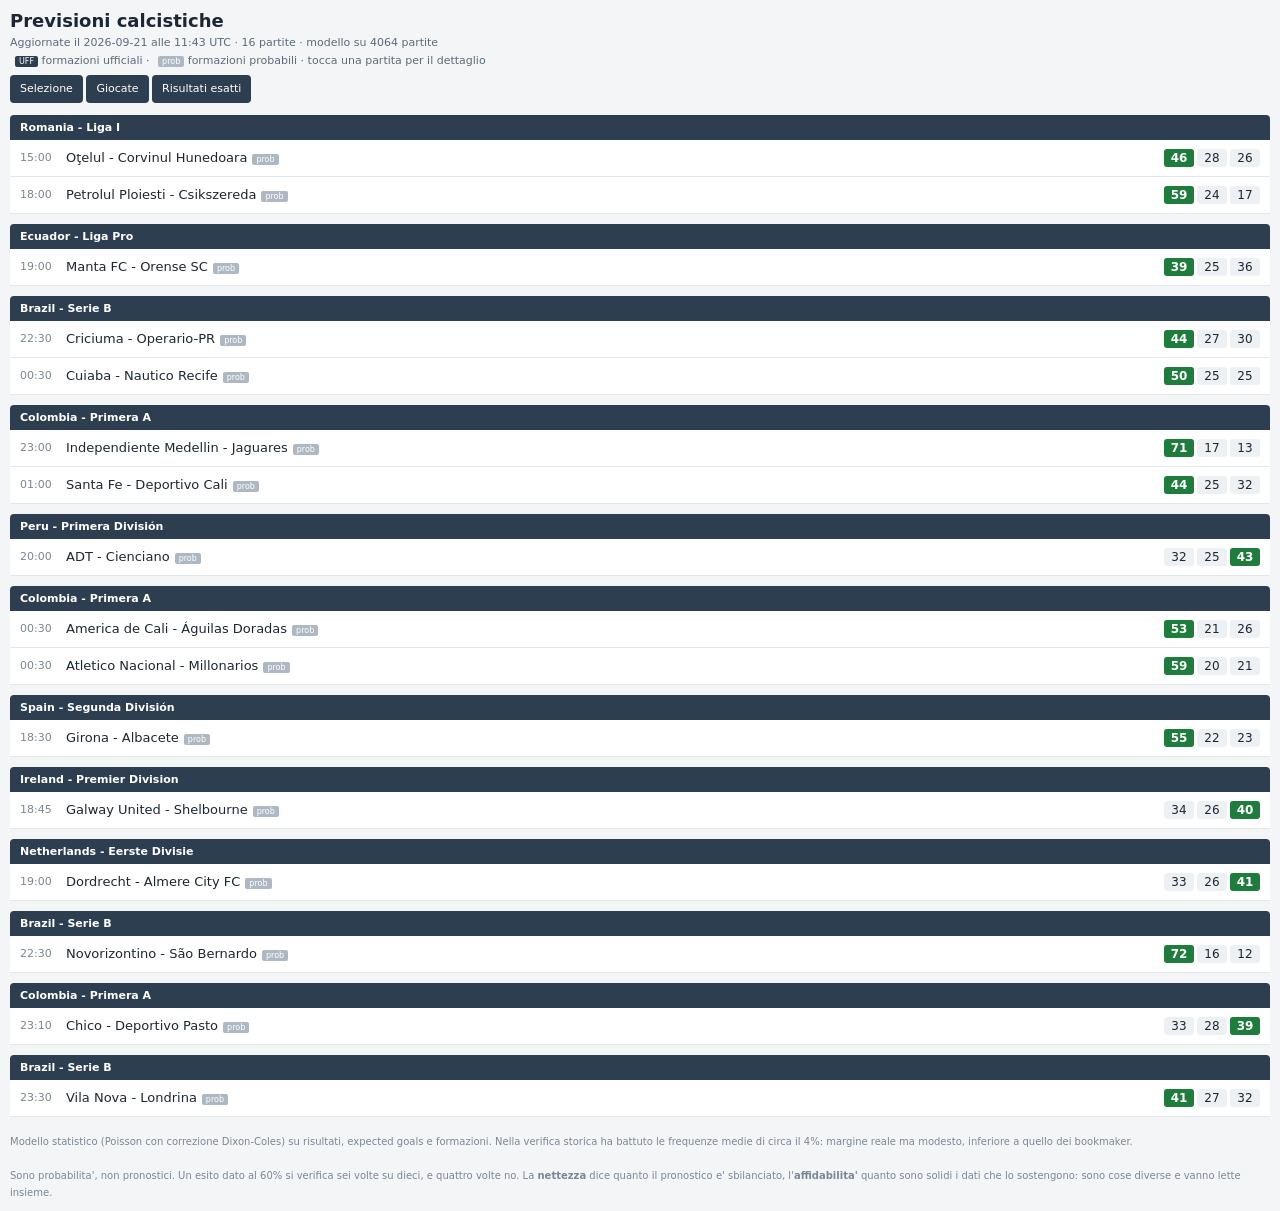
==== commit 48568eef: "Aggiornamento 2026-09-21 11:43 UTC" ====
--- a/docs/index.html
+++ b/docs/index.html
@@ -60,7 +60,7 @@
 </style></head><body>
 <h1>Previsioni calcistiche</h1>
 <div class="info">
-Aggiornate il 2026-09-21 alle 11:14 UTC &middot;
+Aggiornate il 2026-09-21 alle 11:43 UTC &middot;
 16 partite &middot; modello su 4064 partite<br>
 <span class="uff">UFF</span> formazioni ufficiali &middot;
 <span class="prob">prob</span> formazioni probabili &middot;
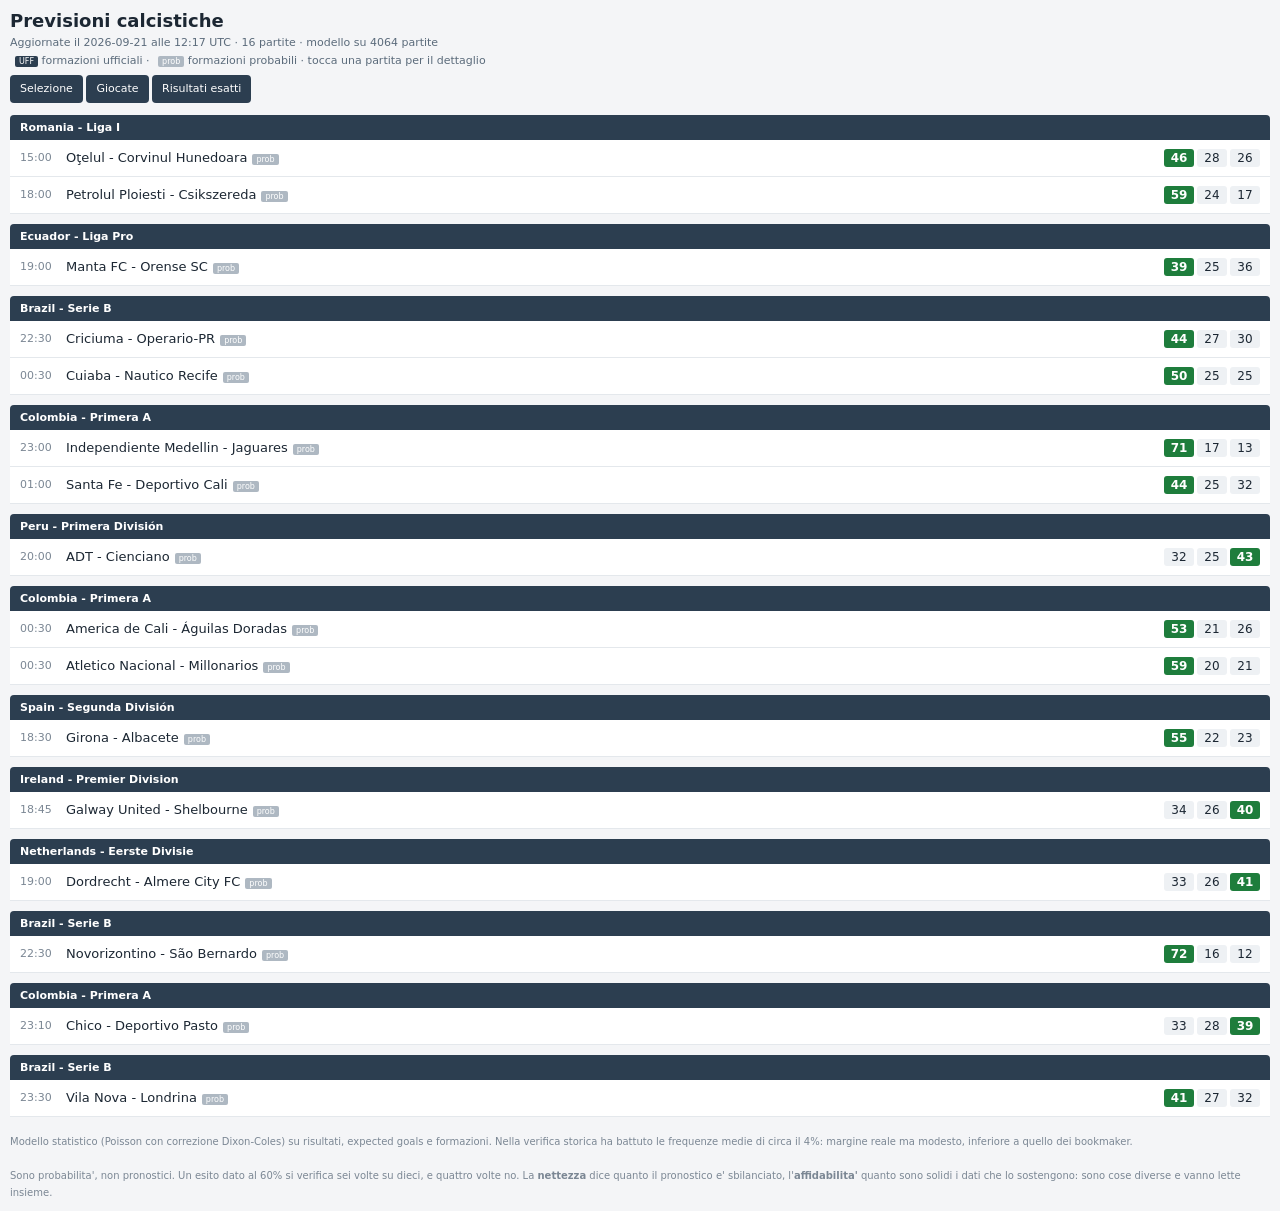
==== commit b207c0a7: "Aggiornamento 2026-09-21 12:18 UTC" ====
--- a/docs/index.html
+++ b/docs/index.html
@@ -60,7 +60,7 @@
 </style></head><body>
 <h1>Previsioni calcistiche</h1>
 <div class="info">
-Aggiornate il 2026-09-21 alle 11:43 UTC &middot;
+Aggiornate il 2026-09-21 alle 12:17 UTC &middot;
 16 partite &middot; modello su 4064 partite<br>
 <span class="uff">UFF</span> formazioni ufficiali &middot;
 <span class="prob">prob</span> formazioni probabili &middot;
